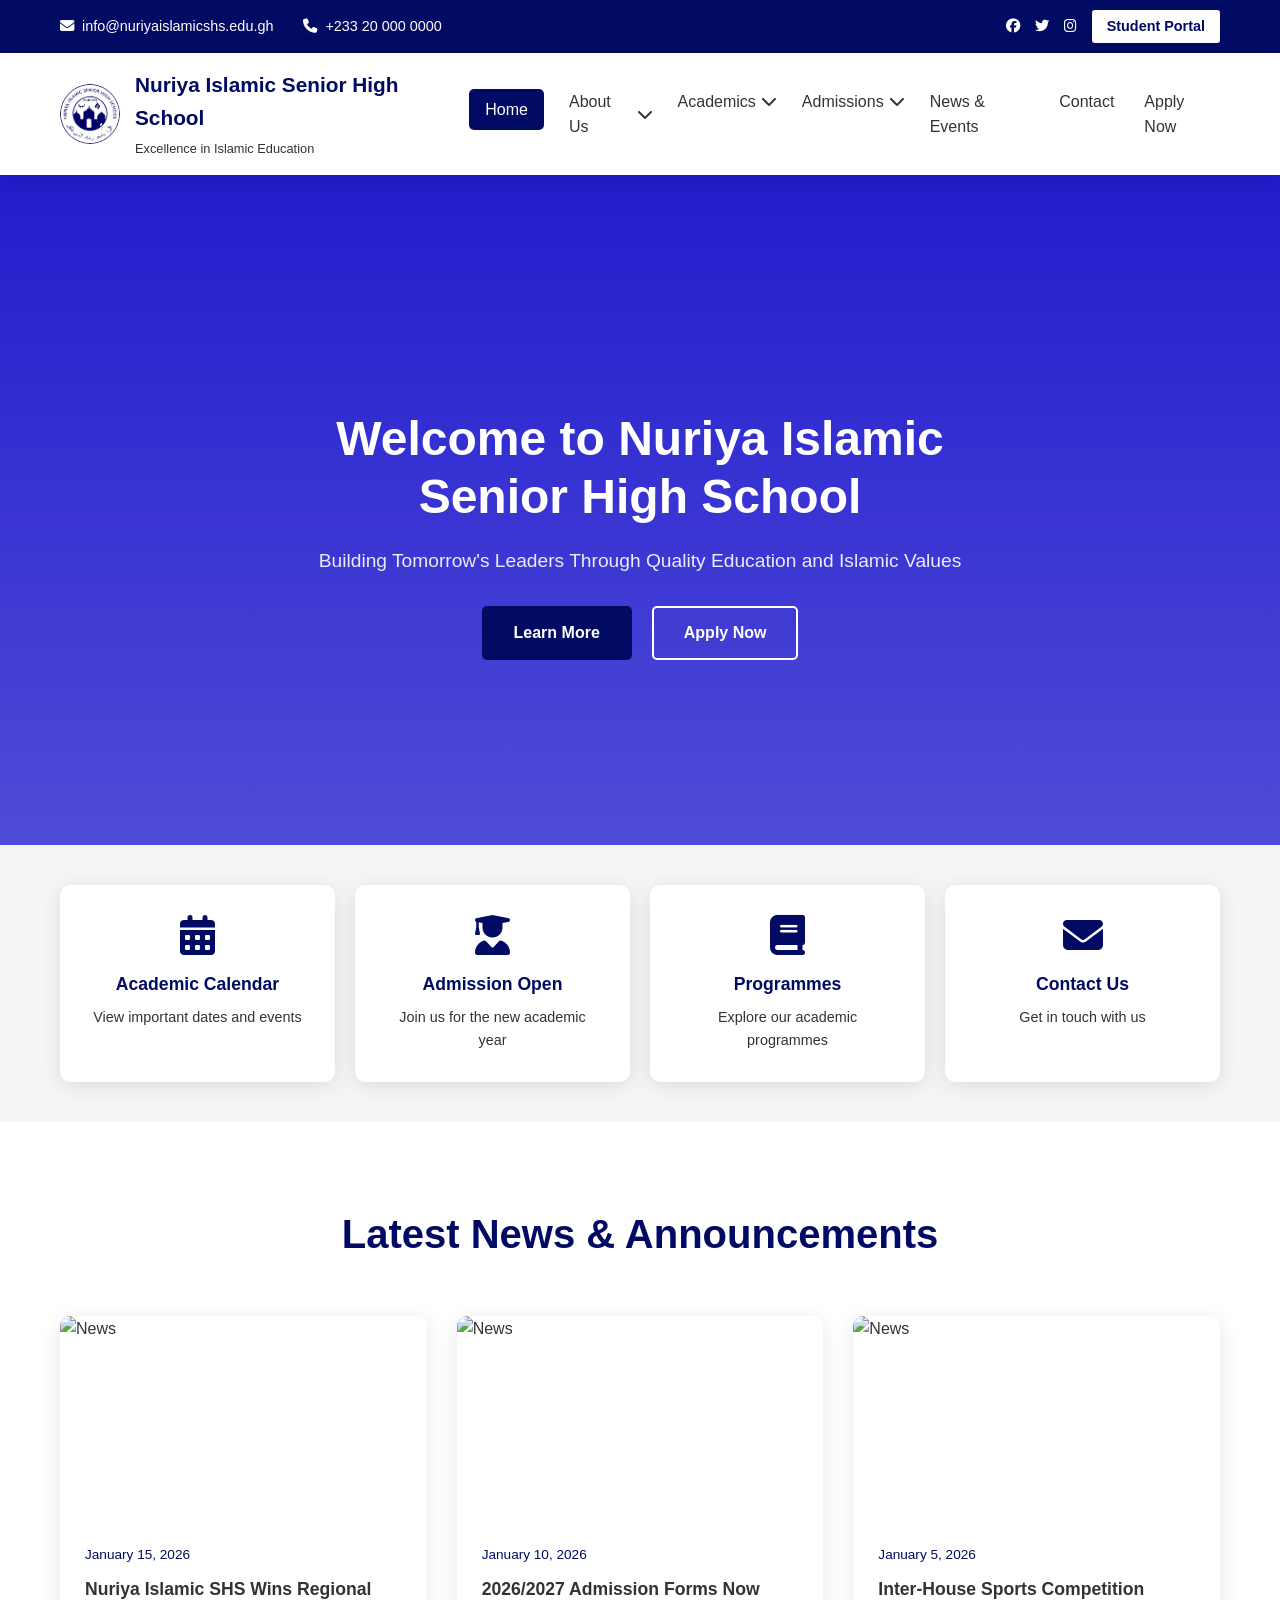
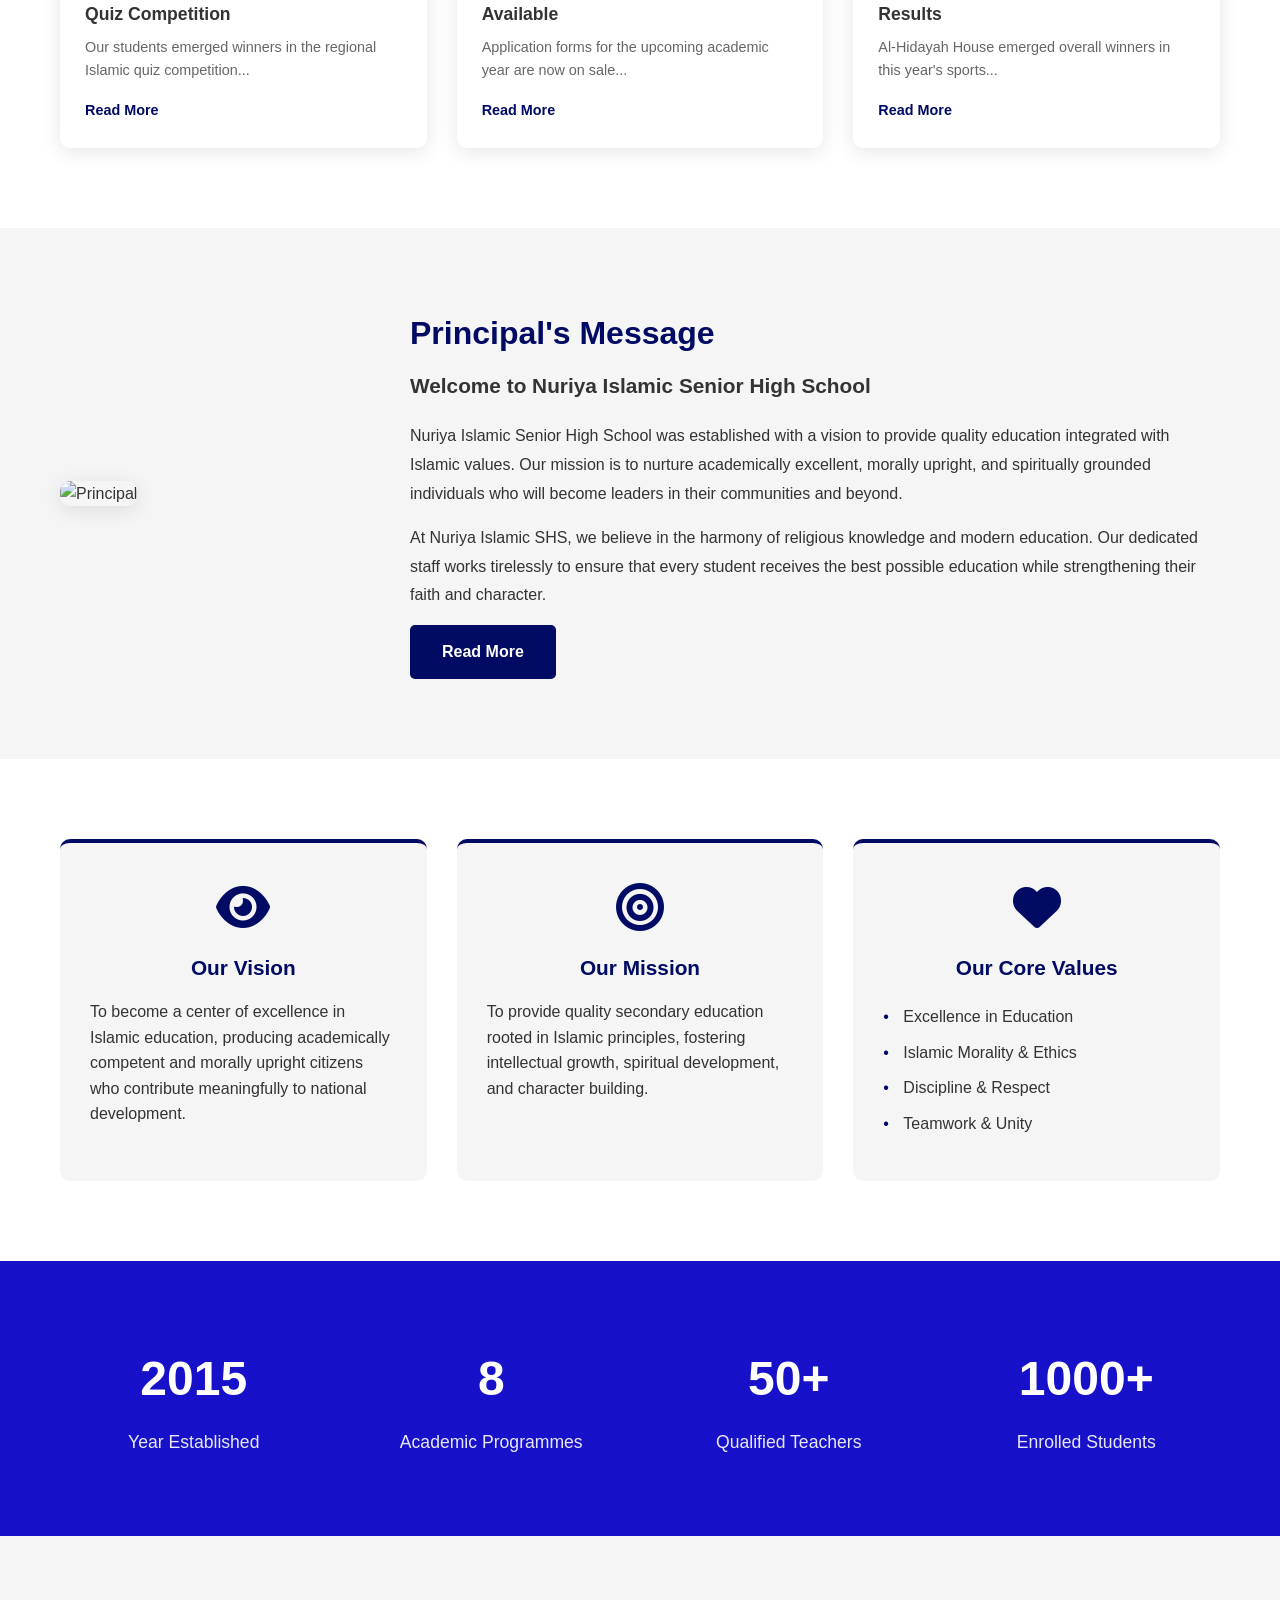
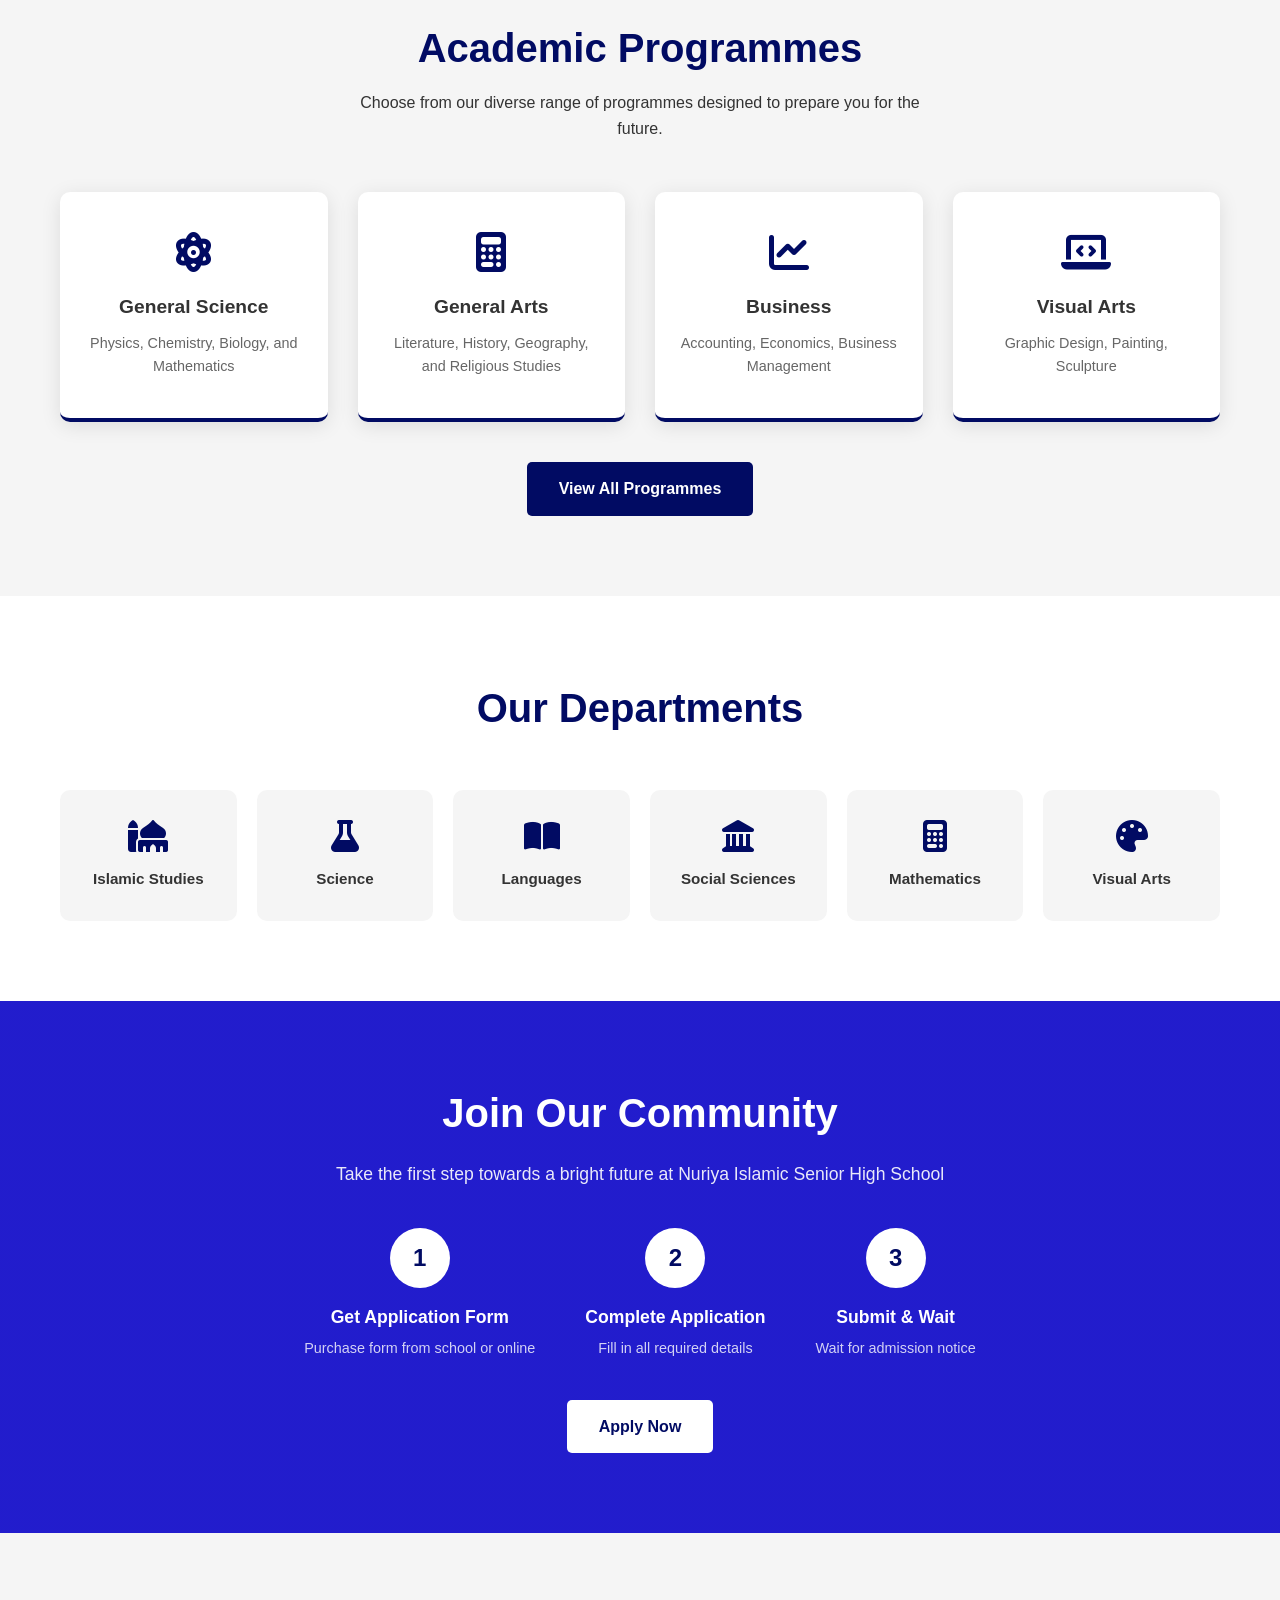
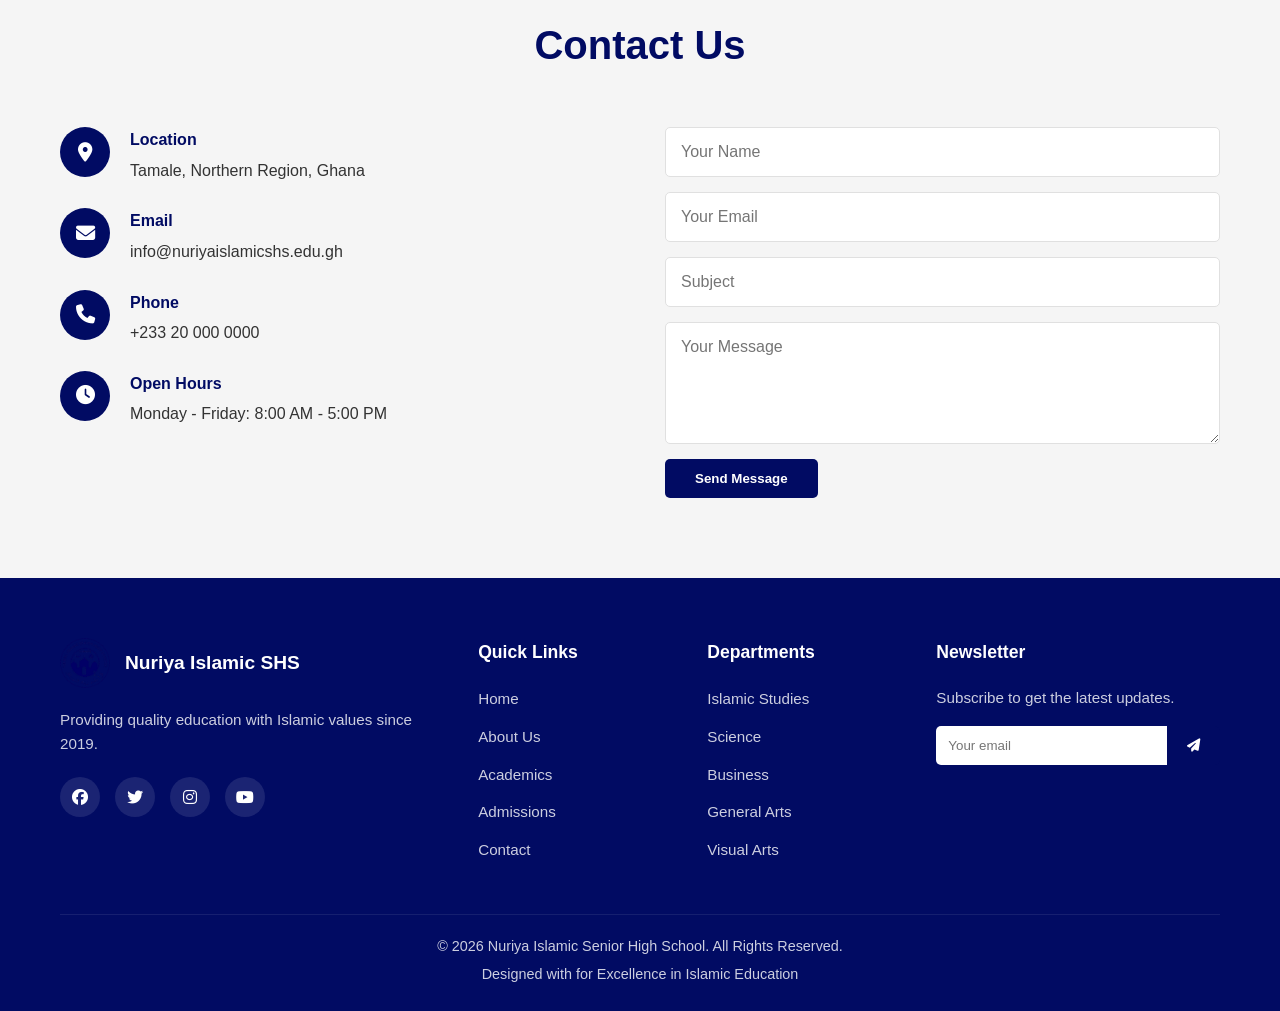
==== index.html @ 2428f4c8 "Initial commit" ====
<!DOCTYPE html>
<html lang="en">
<head>
    <meta charset="UTF-8">
    <meta name="viewport" content="width=device-width, initial-scale=1.0">
    <title>Nuriya Islamic Senior High School - Excellence in Islamic Education</title>
    <link rel="stylesheet" href="styles.css">
    <link rel="stylesheet" href="https://cdnjs.cloudflare.com/ajax/libs/font-awesome/6.4.0/css/all.min.css">
</head>
<body>
    <!-- Top Bar -->
    <div class="top-bar">
        <div class="container">
            <div class="top-bar-links">
                <a href="#"><i class="fas fa-envelope"></i> info@nuriyaislamicshs.edu.gh</a>
                <a href="#"><i class="fas fa-phone"></i> +233 20 000 0000</a>
            </div>
            <div class="top-bar-social">
                <a href="#"><i class="fab fa-facebook"></i></a>
                <a href="#"><i class="fab fa-twitter"></i></a>
                <a href="#"><i class="fab fa-instagram"></i></a>
                <a href="#" class="portal-btn">Student Portal</a>
            </div>
        </div>
    </div>

    <!-- Header -->
    <header class="header">
        <div class="container">
            <div class="logo">
                <img src="img/nuriyashslogo.png" alt="Nuriya Islamic SHS Logo" style="height:60px;width:60px;">
                <div class="logo-text">
                    <h1>Nuriya Islamic Senior High School</h1>
                    <span>Excellence in Islamic Education</span>
                </div>
            </div>
            <nav class="nav-menu">
                <ul>
                    <li><a href="#home" class="active">Home</a></li>
                    <li class="dropdown">
                        <a href="#">About Us <i class="fas fa-chevron-down"></i></a>
                        <ul class="dropdown-content">
                            <li><a href="history.html">History</a></li>
                            <li><a href="vision.html">Vision & Mission</a></li>
                            <li><a href="#principal">Principal's Message</a></li>
                            <li><a href="administration.html">Administration</a></li>
                        </ul>
                    </li>
                    <li class="dropdown">
                        <a href="#">Academics <i class="fas fa-chevron-down"></i></a>
                        <ul class="dropdown-content">
                            <li><a href="departments.html">Departments</a></li>
                            <li><a href="programmes.html">Programmes</a></li>
                            <li><a href="calendar.html">Academic Calendar</a></li>
                            <li><a href="library.html">Library</a></li>
                        </ul>
                    </li>
                    <li class="dropdown">
                        <a href="#">Admissions <i class="fas fa-chevron-down"></i></a>
                        <ul class="dropdown-content">
                            <li><a href="requirements.html">Entry Requirements</a></li>
                            <li><a href="how-to-apply.html">How to Apply</a></li>
                            <li><a href="fees.html">Fees Schedule</a></li>
                        </ul>
                    </li>
                    <li><a href="#news">News & Events</a></li>
                    <li><a href="#contact">Contact</a></li>
                </ul>
                <a href="#apply" class="apply-btn">Apply Now</a>
            </nav>
            <div class="mobile-menu">
                <i class="fas fa-bars"></i>
            </div>
        </div>
    </header>

    <!-- Hero Section -->
    <section class="hero" id="home">
        <div class="hero-content">
            <h1>Welcome to Nuriya Islamic Senior High School</h1>
            <p>Building Tomorrow's Leaders Through Quality Education and Islamic Values</p>
            <div class="hero-buttons">
                <a href="#about" class="btn btn-primary">Learn More</a>
                <a href="#apply" class="btn btn-outline">Apply Now</a>
            </div>
        </div>
    </section>

    <!-- Quick Links -->
    <section class="quick-links">
        <div class="container">
            <div class="quick-links-grid">
                <div class="quick-link">
                    <i class="fas fa-calendar-alt"></i>
                    <h3>Academic Calendar</h3>
                    <p>View important dates and events</p>
                </div>
                <div class="quick-link">
                    <i class="fas fa-user-graduate"></i>
                    <h3>Admission Open</h3>
                    <p>Join us for the new academic year</p>
                </div>
                <div class="quick-link">
                    <i class="fas fa-book"></i>
                    <h3>Programmes</h3>
                    <p>Explore our academic programmes</p>
                </div>
                <div class="quick-link">
                    <i class="fas fa-envelope"></i>
                    <h3>Contact Us</h3>
                    <p>Get in touch with us</p>
                </div>
            </div>
        </div>
    </section>

    <!-- News & Announcements -->
    <section class="news-section">
        <div class="container">
            <div class="section-header">
                <h2>Latest News & Announcements</h2>
            </div>
            <div class="news-grid">
                <article class="news-card">
                    <div class="news-image">
                        <img src="https://via.placeholder.com/400x250/0a04c7/ffffff?text=News+1" alt="News">
                    </div>
                    <div class="news-content">
                        <span class="news-date">January 15, 2026</span>
                        <h3>Nuriya Islamic SHS Wins Regional Quiz Competition</h3>
                        <p>Our students emerged winners in the regional Islamic quiz competition...</p>
                        <a href="#" class="read-more">Read More</a>
                    </div>
                </article>
                <article class="news-card">
                    <div class="news-image">
                        <img src="https://via.placeholder.com/400x250/0a04c7/ffffff?text=News+2" alt="News">
                    </div>
                    <div class="news-content">
                        <span class="news-date">January 10, 2026</span>
                        <h3>2026/2027 Admission Forms Now Available</h3>
                        <p>Application forms for the upcoming academic year are now on sale...</p>
                        <a href="#" class="read-more">Read More</a>
                    </div>
                </article>
                <article class="news-card">
                    <div class="news-image">
                        <img src="https://via.placeholder.com/400x250/0a04c7/ffffff?text=News+3" alt="News">
                    </div>
                    <div class="news-content">
                        <span class="news-date">January 5, 2026</span>
                        <h3>Inter-House Sports Competition Results</h3>
                        <p>Al-Hidayah House emerged overall winners in this year's sports...</p>
                        <a href="#" class="read-more">Read More</a>
                    </div>
                </article>
            </div>
        </div>
    </section>

    <!-- Principal's Message -->
    <section class="principal-section" id="principal">
        <div class="container">
            <div class="principal-content">
                <div class="principal-image">
                    <img src="https://via.placeholder.com/300x350/0a04c7/ffffff?text=Principal" alt="Principal">
                </div>
                <div class="principal-text">
                    <h2>Principal's Message</h2>
                    <h3>Welcome to Nuriya Islamic Senior High School</h3>
                    <p>Nuriya Islamic Senior High School was established with a vision to provide quality education integrated with Islamic values. Our mission is to nurture academically excellent, morally upright, and spiritually grounded individuals who will become leaders in their communities and beyond.</p>
                    <p>At Nuriya Islamic SHS, we believe in the harmony of religious knowledge and modern education. Our dedicated staff works tirelessly to ensure that every student receives the best possible education while strengthening their faith and character.</p>
                    <a href="principal.html" class="btn btn-primary">Read More</a>
                </div>
            </div>
        </div>
    </section>

    <!-- Vision & Mission -->
    <section class="vision-mission" id="vision">
        <div class="container">
            <div class="vm-grid">
                <div class="vm-card">
                    <i class="fas fa-eye"></i>
                    <h3>Our Vision</h3>
                    <p>To become a center of excellence in Islamic education, producing academically competent and morally upright citizens who contribute meaningfully to national development.</p>
                </div>
                <div class="vm-card">
                    <i class="fas fa-bullseye"></i>
                    <h3>Our Mission</h3>
                    <p>To provide quality secondary education rooted in Islamic principles, fostering intellectual growth, spiritual development, and character building.</p>
                </div>
                <div class="vm-card">
                    <i class="fas fa-heart"></i>
                    <h3>Our Core Values</h3>
                    <ul>
                        <li>Excellence in Education</li>
                        <li>Islamic Morality & Ethics</li>
                        <li>Discipline & Respect</li>
                        <li>Teamwork & Unity</li>
                    </ul>
                </div>
            </div>
        </div>
    </section>

    <!-- Statistics -->
    <section class="statistics">
        <div class="container">
            <div class="stats-grid">
                <div class="stat-item">
                    <h2>2015</h2>
                    <p>Year Established</p>
                </div>
                <div class="stat-item">
                    <h2>8</h2>
                    <p>Academic Programmes</p>
                </div>
                <div class="stat-item">
                    <h2>50+</h2>
                    <p>Qualified Teachers</p>
                </div>
                <div class="stat-item">
                    <h2>1000+</h2>
                    <p>Enrolled Students</p>
                </div>
            </div>
        </div>
    </section>

    <!-- Academic Programmes -->
    <section class="programmes" id="programmes">
        <div class="container">
            <div class="section-header">
                <h2>Academic Programmes</h2>
                <p>Choose from our diverse range of programmes designed to prepare you for the future.</p>
            </div>
            <div class="programmes-grid">
                <div class="programme-card">
                    <i class="fas fa-atom"></i>
                    <h3>General Science</h3>
                    <p>Physics, Chemistry, Biology, and Mathematics</p>
                </div>
                <div class="programme-card">
                    <i class="fas fa-calculator"></i>
                    <h3>General Arts</h3>
                    <p>Literature, History, Geography, and Religious Studies</p>
                </div>
                <div class="programme-card">
                    <i class="fas fa-chart-line"></i>
                    <h3>Business</h3>
                    <p>Accounting, Economics, Business Management</p>
                </div>
                <div class="programme-card">
                    <i class="fas fa-laptop-code"></i>
                    <h3>Visual Arts</h3>
                    <p>Graphic Design, Painting, Sculpture</p>
                </div>
            </div>
            <div class="programmes-cta">
                <a href="#" class="btn btn-primary">View All Programmes</a>
            </div>
        </div>
    </section>

    <!-- Departments -->
    <section class="departments" id="departments">
        <div class="container">
            <div class="section-header">
                <h2>Our Departments</h2>
            </div>
            <div class="departments-grid">
                <div class="department-item">
                    <i class="fas fa-mosque"></i>
                    <h3>Islamic Studies</h3>
                </div>
                <div class="department-item">
                    <i class="fas fa-flask"></i>
                    <h3>Science</h3>
                </div>
                <div class="department-item">
                    <i class="fas fa-book-open"></i>
                    <h3>Languages</h3>
                </div>
                <div class="department-item">
                    <i class="fas fa-landmark"></i>
                    <h3>Social Sciences</h3>
                </div>
                <div class="department-item">
                    <i class="fas fa-calculator"></i>
                    <h3>Mathematics</h3>
                </div>
                <div class="department-item">
                    <i class="fas fa-palette"></i>
                    <h3>Visual Arts</h3>
                </div>
            </div>
        </div>
    </section>

    <!-- Admissions -->
    <section class="admissions" id="apply">
        <div class="container">
            <div class="admissions-content">
                <h2>Join Our Community</h2>
                <p>Take the first step towards a bright future at Nuriya Islamic Senior High School</p>
                <div class="admissions-steps">
                    <div class="step">
                        <div class="step-number">1</div>
                        <h4>Get Application Form</h4>
                        <p>Purchase form from school or online</p>
                    </div>
                    <div class="step">
                        <div class="step-number">2</div>
                        <h4>Complete Application</h4>
                        <p>Fill in all required details</p>
                    </div>
                    <div class="step">
                        <div class="step-number">3</div>
                        <h4>Submit & Wait</h4>
                        <p>Wait for admission notice</p>
                    </div>
                </div>
                <a href="#" class="btn btn-white">Apply Now</a>
            </div>
        </div>
    </section>

    <!-- Contact Section -->
    <section class="contact-section" id="contact">
        <div class="container">
            <div class="section-header">
                <h2>Contact Us</h2>
            </div>
            <div class="contact-grid">
                <div class="contact-info">
                    <div class="contact-item">
                        <i class="fas fa-map-marker-alt"></i>
                        <div>
                            <h4>Location</h4>
                            <p>Tamale, Northern Region, Ghana</p>
                        </div>
                    </div>
                    <div class="contact-item">
                        <i class="fas fa-envelope"></i>
                        <div>
                            <h4>Email</h4>
                            <p>info@nuriyaislamicshs.edu.gh</p>
                        </div>
                    </div>
                    <div class="contact-item">
                        <i class="fas fa-phone"></i>
                        <div>
                            <h4>Phone</h4>
                            <p>+233 20 000 0000</p>
                        </div>
                    </div>
                    <div class="contact-item">
                        <i class="fas fa-clock"></i>
                        <div>
                            <h4>Open Hours</h4>
                            <p>Monday - Friday: 8:00 AM - 5:00 PM</p>
                        </div>
                    </div>
                </div>
                <div class="contact-form">
                    <form>
                        <input type="text" placeholder="Your Name" required>
                        <input type="email" placeholder="Your Email" required>
                        <input type="text" placeholder="Subject">
                        <textarea placeholder="Your Message" rows="5" required></textarea>
                        <button type="submit" class="btn btn-primary">Send Message</button>
                    </form>
                </div>
            </div>
        </div>
    </section>

    <!-- Footer -->
    <footer class="footer">
        <div class="container">
            <div class="footer-grid">
                <div class="footer-about">
                    <div class="footer-logo">
                        <img src="img/nuriyashslogo.png" alt="Nuriya Islamic SHS Logo">
                        <h3>Nuriya Islamic SHS</h3>
                    </div>
                    <p>Providing quality education with Islamic values since 2019.</p>
                    <div class="footer-social">
                        <a href="#"><i class="fab fa-facebook"></i></a>
                        <a href="#"><i class="fab fa-twitter"></i></a>
                        <a href="#"><i class="fab fa-instagram"></i></a>
                        <a href="#"><i class="fab fa-youtube"></i></a>
                    </div>
                </div>
                <div class="footer-links">
                    <h4>Quick Links</h4>
                    <ul>
                        <li><a href="#home">Home</a></li>
                        <li><a href="#about">About Us</a></li>
                        <li><a href="#academics">Academics</a></li>
                        <li><a href="#admissions">Admissions</a></li>
                        <li><a href="#contact">Contact</a></li>
                    </ul>
                </div>
                <div class="footer-links">
                    <h4>Departments</h4>
                    <ul>
                        <li><a href="#">Islamic Studies</a></li>
                        <li><a href="#">Science</a></li>
                        <li><a href="#">Business</a></li>
                        <li><a href="#">General Arts</a></li>
                        <li><a href="#">Visual Arts</a></li>
                    </ul>
                </div>
                <div class="footer-newsletter">
                    <h4>Newsletter</h4>
                    <p>Subscribe to get the latest updates.</p>
                    <form class="newsletter-form">
                        <input type="email" placeholder="Your email">
                        <button type="submit"><i class="fas fa-paper-plane"></i></button>
                    </form>
                </div>
            </div>
            <div class="footer-bottom">
                <p>&copy; 2026 Nuriya Islamic Senior High School. All Rights Reserved.</p>
                <p>Designed with for Excellence in Islamic Education</p>
            </div>
        </div>
    </footer>

    <script src="script.js"></script>
</body>
</html>
---- styles.css ----
/* CSS Variables */
:root {
    --primary: #010b63;
    --primary-dark: #070391;
    --primary-light: #2a2ad1;
    --white: #ffffff;
    --black: #000000;
    --gray: #f5f5f5;
    --dark-gray: #333333;
    --light-gray: #e0e0e0;
    --shadow: 0 4px 20px rgba(0, 0, 0, 0.1);
    --transition: all 0.3s ease;
}

/* Reset */
* {
    margin: 0;
    padding: 0;
    box-sizing: border-box;
}

html {
    scroll-behavior: smooth;
}

body {
    font-family: 'Segoe UI', Tahoma, Geneva, Verdana, sans-serif;
    line-height: 1.6;
    color: var(--dark-gray);
    background-color: var(--white);
}

a {
    text-decoration: none;
    color: inherit;
}

ul {
    list-style: none;
}

img {
    max-width: 100%;
    height: auto;
}

.container {
    max-width: 1200px;
    margin: 0 auto;
    padding: 0 20px;
}

/* Buttons */
.btn {
    display: inline-block;
    padding: 12px 30px;
    border-radius: 5px;
    font-weight: 600;
    transition: var(--transition);
    cursor: pointer;
    border: 2px solid transparent;
}

.btn-primary {
    background-color: var(--primary);
    color: var(--white);
}

.btn-primary:hover {
    background-color: var(--primary-dark);
    transform: translateY(-2px);
}

.btn-outline {
    background-color: transparent;
    border-color: var(--white);
    color: var(--white);
}

.btn-outline:hover {
    background-color: var(--white);
    color: var(--primary);
}

.btn-white {
    background-color: var(--white);
    color: var(--primary);
}

.btn-white:hover {
    background-color: var(--gray);
    transform: translateY(-2px);
}

/* Section Header */
.section-header {
    text-align: center;
    margin-bottom: 50px;
}

.section-header h2 {
    font-size: 2.5rem;
    color: var(--primary);
    margin-bottom: 10px;
}

.section-header p {
    color: var(--dark-gray);
    max-width: 600px;
    margin: 0 auto;
}

/* Top Bar */
.top-bar {
    background-color: var(--primary);
    color: var(--white);
    padding: 10px 0;
    font-size: 0.9rem;
}

.top-bar .container {
    display: flex;
    justify-content: space-between;
    align-items: center;
}

.top-bar-links {
    display: flex;
    gap: 30px;
}

.top-bar-links a {
    display: flex;
    align-items: center;
    gap: 8px;
    transition: var(--transition);
}

.top-bar-links a:hover {
    opacity: 0.8;
}

.top-bar-social {
    display: flex;
    align-items: center;
    gap: 15px;
}

.top-bar-social a {
    transition: var(--transition);
}

.top-bar-social a:hover {
    transform: scale(1.1);
}

.portal-btn {
    background-color: var(--white);
    color: var(--primary);
    padding: 5px 15px;
    border-radius: 3px;
    font-weight: 600;
}

/* Header */
.header {
    background-color: var(--white);
    box-shadow: var(--shadow);
    position: sticky;
    top: 0;
    z-index: 1000;
}

.header .container {
    display: flex;
    justify-content: space-between;
    align-items: center;
    padding: 15px 20px;
}

.logo {
    display: flex;
    align-items: center;
    gap: 15px;
}

.logo img {
    width: 60px;
    height: 60px;
    border-radius: 50%;
    object-fit: cover;
}

.logo-text h1 {
    font-size: 1.3rem;
    color: var(--primary);
    font-weight: 700;
}

.logo-text span {
    font-size: 0.8rem;
    color: var(--dark-gray);
}

.nav-menu {
    display: flex;
    align-items: center;
    gap: 30px;
}

.nav-menu > ul {
    display: flex;
    gap: 25px;
}

.nav-menu > ul > li {
    position: relative;
}

.nav-menu > ul > li > a {
    font-weight: 500;
    color: var(--dark-gray);
    transition: var(--transition);
    display: flex;
    align-items: center;
    gap: 5px;
}

.nav-menu > ul > li > a:hover,
.nav-menu > ul > li > a.active {
    color: var(--white);
    background-color: var(--primary);
    border-radius: 5px;
    padding: 8px 16px;
}

.nav-menu > ul > li > a:hover {
    color: var(--white);
    background-color: var(--primary);
    border-radius: 5px;
    padding: 8px 16px;
}

.dropdown {
    position: relative;
}

.dropdown-content {
    position: absolute;
    top: 100%;
    left: 0;
    background-color: var(--white);
    min-width: 200px;
    box-shadow: var(--shadow);
    border-radius: 5px;
    opacity: 0;
    visibility: hidden;
    transform: translateY(10px);
    transition: var(--transition);
}

.dropdown:hover .dropdown-content {
    opacity: 1;
    visibility: visible;
    transform: translateY(0);
}

.dropdown-content li {
    border-bottom: 1px solid var(--light-gray);
}

.dropdown-content li:last-child {
    border-bottom: none;
}

.dropdown-content a {
    display: block;
    padding: 12px 20px;
    color: var(--dark-gray);
    transition: var(--transition);
}

.dropdown-content a:hover {
    background-color: var(--primary);
    color: var(--white);
}

.dropdown-content a.active {
    background-color: var(--primary);
    color: var(--white);
    font-weight: bold;
}
}

.apply-btn {
    background-color: var(--primary);
    color: var(--white);
    padding: 10px 25px;
    border-radius: 5px;
    font-weight: 600;
    transition: var(--transition);
}

.apply-btn:hover {
    background-color: var(--primary-dark);
}

.mobile-menu {
    display: none;
    font-size: 1.5rem;
    color: var(--primary);
    cursor: pointer;
}

/* Hero Section */
.hero {
    background: linear-gradient(rgba(10, 4, 199, 0.9), rgba(10, 4, 199, 0.7)), 
                url('https://via.placeholder.com/1920x1080/0a04c7/ffffff?text=School+Building') center/cover;
    height: 80vh;
    display: flex;
    align-items: center;
    justify-content: center;
    text-align: center;
    color: var(--white);
}

.hero-content {
    max-width: 800px;
    padding: 20px;
}

.hero-content h1 {
    font-size: 3rem;
    margin-bottom: 20px;
    line-height: 1.2;
}

.hero-content p {
    font-size: 1.2rem;
    margin-bottom: 30px;
    opacity: 0.9;
}

.hero-buttons {
    display: flex;
    gap: 20px;
    justify-content: center;
}

/* Quick Links */
.quick-links {
    background-color: var(--gray);
    padding: 40px 0;
    margin-top: -50px;
    position: relative;
    z-index: 10;
}

.quick-links-grid {
    display: grid;
    grid-template-columns: repeat(4, 1fr);
    gap: 20px;
}

.quick-link {
    background-color: var(--white);
    padding: 30px;
    border-radius: 10px;
    text-align: center;
    box-shadow: var(--shadow);
    transition: var(--transition);
    cursor: pointer;
}

.quick-link:hover {
    transform: translateY(-5px);
    background-color: var(--primary);
    color: var(--white);
}

.quick-link:hover h3,
.quick-link:hover p {
    color: var(--white);
}

.quick-link i {
    font-size: 2.5rem;
    color: var(--primary);
    margin-bottom: 15px;
}

.quick-link:hover i {
    color: var(--white);
}

.quick-link h3 {
    font-size: 1.1rem;
    margin-bottom: 8px;
    color: var(--primary);
}

.quick-link p {
    font-size: 0.9rem;
    color: var(--dark-gray);
}

/* News Section */
.news-section {
    padding: 80px 0;
}

.news-grid {
    display: grid;
    grid-template-columns: repeat(3, 1fr);
    gap: 30px;
}

.news-card {
    background-color: var(--white);
    border-radius: 10px;
    overflow: hidden;
    box-shadow: var(--shadow);
    transition: var(--transition);
}

.news-card:hover {
    transform: translateY(-5px);
}

.news-image {
    height: 200px;
    overflow: hidden;
}

.news-image img {
    width: 100%;
    height: 100%;
    object-fit: cover;
    transition: var(--transition);
}

.news-card:hover .news-image img {
    transform: scale(1.1);
}

.news-content {
    padding: 25px;
}

.news-date {
    font-size: 0.85rem;
    color: var(--primary);
    font-weight: 500;
}

.news-content h3 {
    font-size: 1.1rem;
    margin: 10px 0;
    color: var(--dark-gray);
    line-height: 1.4;
}

.news-content p {
    font-size: 0.9rem;
    color: #666;
    margin-bottom: 15px;
}

.read-more {
    color: var(--primary);
    font-weight: 600;
    font-size: 0.9rem;
}

.read-more:hover {
    text-decoration: underline;
}

/* Principal Section */
.principal-section {
    padding: 80px 0;
    background-color: var(--gray);
}

.principal-content {
    display: grid;
    grid-template-columns: 300px 1fr;
    gap: 50px;
    align-items: center;
}

.principal-image img {
    width: 100%;
    border-radius: 10px;
    box-shadow: var(--shadow);
}

.principal-text h2 {
    color: var(--primary);
    font-size: 2rem;
    margin-bottom: 10px;
}

.principal-text h3 {
    color: var(--dark-gray);
    font-size: 1.3rem;
    margin-bottom: 20px;
}

.principal-text p {
    margin-bottom: 15px;
    line-height: 1.8;
}

/* Vision & Mission */
.vision-mission {
    padding: 80px 0;
    background-color: var(--white);
}

.vm-grid {
    display: grid;
    grid-template-columns: repeat(3, 1fr);
    gap: 30px;
}

.vm-card {
    background-color: var(--gray);
    padding: 40px 30px;
    border-radius: 10px;
    text-align: center;
    transition: var(--transition);
    border-top: 4px solid var(--primary);
}

.vm-card:hover {
    transform: translateY(-5px);
    box-shadow: var(--shadow);
}

.vm-card i {
    font-size: 3rem;
    color: var(--primary);
    margin-bottom: 20px;
}

.vm-card h3 {
    font-size: 1.3rem;
    color: var(--primary);
    margin-bottom: 15px;
}

.vm-card p,
.vm-card ul {
    color: var(--dark-gray);
    text-align: left;
}

.vm-card ul li {
    padding: 5px 0;
    padding-left: 20px;
    position: relative;
}

.vm-card ul li::before {
    content: "•";
    color: var(--primary);
    position: absolute;
    left: 0;
}

/* Statistics */
.statistics {
    background: linear-gradient(rgba(10, 4, 199, 0.95), rgba(10, 4, 199, 0.95)), 
                url('https://via.placeholder.com/1920x500/0a04c7/ffffff?text=Statistics') center/cover;
    padding: 80px 0;
}

.stats-grid {
    display: grid;
    grid-template-columns: repeat(4, 1fr);
    gap: 30px;
    text-align: center;
    color: var(--white);
}

.stat-item h2 {
    font-size: 3rem;
    margin-bottom: 10px;
}

.stat-item p {
    font-size: 1.1rem;
    opacity: 0.9;
}

/* Programmes */
.programmes {
    padding: 80px 0;
    background-color: var(--gray);
}

.programmes-grid {
    display: grid;
    grid-template-columns: repeat(4, 1fr);
    gap: 30px;
    margin-bottom: 40px;
}

.programme-card {
    background-color: var(--white);
    padding: 40px 25px;
    border-radius: 10px;
    text-align: center;
    box-shadow: var(--shadow);
    transition: var(--transition);
    border-bottom: 4px solid var(--primary);
}

.programme-card:hover {
    transform: translateY(-5px);
    border-bottom-color: var(--primary-dark);
}

.programme-card i {
    font-size: 2.5rem;
    color: var(--primary);
    margin-bottom: 20px;
}

.programme-card h3 {
    font-size: 1.2rem;
    color: var(--dark-gray);
    margin-bottom: 10px;
}

.programme-card p {
    font-size: 0.9rem;
    color: #666;
}

.programmes-cta {
    text-align: center;
}

/* Departments */
.departments {
    padding: 80px 0;
    background-color: var(--white);
}

.departments-grid {
    display: grid;
    grid-template-columns: repeat(6, 1fr);
    gap: 20px;
}

.department-item {
    background-color: var(--gray);
    padding: 30px 15px;
    border-radius: 10px;
    text-align: center;
    transition: var(--transition);
    cursor: pointer;
}

.department-item:hover {
    background-color: var(--primary);
    color: var(--white);
    transform: translateY(-5px);
}

.department-item i {
    font-size: 2rem;
    color: var(--primary);
    margin-bottom: 15px;
}

.department-item:hover i {
    color: var(--white);
}

.department-item h3 {
    font-size: 0.95rem;
    color: var(--dark-gray);
}

.department-item:hover h3 {
    color: var(--white);
}

/* Admissions */
.admissions {
    background: linear-gradient(rgba(10, 4, 199, 0.9), rgba(10, 4, 199, 0.9)), 
                url('https://via.placeholder.com/1920x600/0a04c7/ffffff?text=Admissions') center/cover;
    padding: 80px 0;
    text-align: center;
    color: var(--white);
}

.admissions-content h2 {
    font-size: 2.5rem;
    margin-bottom: 15px;
}

.admissions-content > p {
    font-size: 1.1rem;
    margin-bottom: 40px;
    opacity: 0.9;
}

.admissions-steps {
    display: flex;
    justify-content: center;
    gap: 50px;
    margin-bottom: 40px;
}

.step {
    position: relative;
}

.step-number {
    width: 60px;
    height: 60px;
    background-color: var(--white);
    color: var(--primary);
    border-radius: 50%;
    display: flex;
    align-items: center;
    justify-content: center;
    font-size: 1.5rem;
    font-weight: 700;
    margin: 0 auto 15px;
}

.step h4 {
    font-size: 1.1rem;
    margin-bottom: 5px;
}

.step p {
    font-size: 0.9rem;
    opacity: 0.8;
}

/* Contact Section */
.contact-section {
    padding: 80px 0;
    background-color: var(--gray);
}

.contact-grid {
    display: grid;
    grid-template-columns: 1fr 1fr;
    gap: 50px;
}

.contact-info {
    display: flex;
    flex-direction: column;
    gap: 25px;
}

.contact-item {
    display: flex;
    align-items: flex-start;
    gap: 20px;
}

.contact-item i {
    width: 50px;
    height: 50px;
    background-color: var(--primary);
    color: var(--white);
    border-radius: 50%;
    display: flex;
    align-items: center;
    justify-content: center;
    font-size: 1.2rem;
    flex-shrink: 0;
}

.contact-item h4 {
    color: var(--primary);
    margin-bottom: 5px;
}

.contact-item p {
    color: var(--dark-gray);
}

.contact-form form {
    display: flex;
    flex-direction: column;
    gap: 15px;
}

.contact-form input,
.contact-form textarea {
    padding: 15px;
    border: 1px solid var(--light-gray);
    border-radius: 5px;
    font-family: inherit;
    font-size: 1rem;
    transition: var(--transition);
}

.contact-form input:focus,
.contact-form textarea:focus {
    outline: none;
    border-color: var(--primary);
}

.contact-form button {
    align-self: flex-start;
    border: none;
    cursor: pointer;
}

/* Footer */
.calendar-table {
    margin: 40px 0;
    overflow-x: auto;
}
.calendar-table table {
    width: 100%;
    border-collapse: collapse;
    background: var(--white);
    box-shadow: 0 2px 8px rgba(0,0,0,0.05);
    margin-bottom: 24px;
}
.calendar-table th, .calendar-table td {
    border: 1px solid var(--light-gray);
    padding: 16px 12px;
    text-align: left;
    vertical-align: top;
}
.calendar-table th {
    background: var(--primary);
    color: var(--white);
    font-size: 1.1rem;
}
.calendar-table tr:nth-child(even) {
    background: #f7f8fa;
}
.calendar-table ul {
    margin: 0;
    padding-left: 18px;
}
.calendar-notes {
    background: #f7f8fa;
    border-radius: 8px;
    padding: 18px 16px;
    box-shadow: 0 1px 4px rgba(0,0,0,0.04);
    margin-bottom: 24px;
}
.calendar-notes h3 {
    margin-top: 0;
    color: var(--primary);
    font-size: 1.05rem;
}
.calendar-notes ul {
    margin: 0;
    padding-left: 18px;
}
.footer {
    background-color: var(--primary);
    color: var(--white);
    padding: 60px 0 20px;
}

.footer-grid {
    display: grid;
    grid-template-columns: 2fr 1fr 1fr 1.5fr;
    gap: 40px;
    margin-bottom: 40px;
}

.footer-logo {
    display: flex;
    align-items: center;
    gap: 15px;
    margin-bottom: 20px;
}

.footer-logo img {
    width: 50px;
    height: 50px;
    border-radius: 50%;
}

.footer-logo h3 {
    font-size: 1.2rem;
    color: var(--white);
}

.footer-about p {
    opacity: 0.8;
    margin-bottom: 20px;
    font-size: 0.95rem;
}

.footer-social {
    display: flex;
    gap: 15px;
}

.footer-social a {
    width: 40px;
    height: 40px;
    background-color: rgba(255, 255, 255, 0.1);
    border-radius: 50%;
    display: flex;
    align-items: center;
    justify-content: center;
    transition: var(--transition);
}

.footer-social a:hover {
    background-color: var(--primary);
}

.footer-links h4,
.footer-newsletter h4 {
    color: var(--white);
    margin-bottom: 20px;
    font-size: 1.1rem;
}

.footer-links ul li {
    margin-bottom: 12px;
}

.footer-links ul li a {
    opacity: 0.8;
    transition: var(--transition);
    font-size: 0.95rem;
}

.footer-links ul li a:hover {
    opacity: 1;
    color: var(--white);
    padding-left: 5px;
}

.footer-newsletter p {
    opacity: 0.8;
    margin-bottom: 15px;
    font-size: 0.95rem;
}

.newsletter-form {
    display: flex;
}

.newsletter-form input {
    flex: 1;
    padding: 12px;
    border: none;
    border-radius: 5px 0 0 5px;
    font-family: inherit;
}

.newsletter-form button {
    padding: 12px 20px;
    background-color: var(--primary);
    color: var(--white);
    border: none;
    border-radius: 0 5px 5px 0;
    cursor: pointer;
    transition: var(--transition);
}

.newsletter-form button:hover {
    background-color: var(--primary-dark);
}

.footer-bottom {
    border-top: 1px solid rgba(255, 255, 255, 0.1);
    padding-top: 20px;
    text-align: center;
    opacity: 0.8;
    font-size: 0.9rem;
}

.footer-bottom p {
    margin-bottom: 5px;
}

.footer-bottom .fa-heart {
    color: #e74c3c;
}

/* Responsive Design */
@media (max-width: 1024px) {
    .quick-links-grid {
        grid-template-columns: repeat(2, 1fr);
    }
    
    .news-grid,
    .vm-grid,
    .programmes-grid {
        grid-template-columns: repeat(2, 1fr);
    }
    
    .stats-grid {
        grid-template-columns: repeat(2, 1fr);
    }
    
    .departments-grid {
        grid-template-columns: repeat(3, 1fr);
    }
    
    .footer-grid {
        grid-template-columns: repeat(2, 1fr);
    }
}

@media (max-width: 768px) {
    .top-bar {
        display: none;
    }
    
    .nav-menu {
        display: none;
    }
    
    .mobile-menu {
        display: block;
    }
    
    .hero-content h1 {
        font-size: 2rem;
    }
    
    .hero-buttons {
        flex-direction: column;
    }
    
    .quick-links-grid,
    .news-grid,
    .vm-grid,
    .programmes-grid,
    .stats-grid {
        grid-template-columns: 1fr;
    }
    
    .principal-content {
        grid-template-columns: 1fr;
        text-align: center;
    }
    
    .principal-image {
        max-width: 250px;
        margin: 0 auto;
    }
    
    .departments-grid {
        grid-template-columns: repeat(2, 1fr);
    }
    
    .admissions-steps {
        flex-direction: column;
        gap: 30px;
    }
    
    .contact-grid {
        grid-template-columns: 1fr;
    }
    
    .footer-grid {
        grid-template-columns: 1fr;
        text-align: center;
    }
    
    .footer-logo {
        justify-content: center;
    }
    
    .footer-social {
        justify-content: center;
    }
}
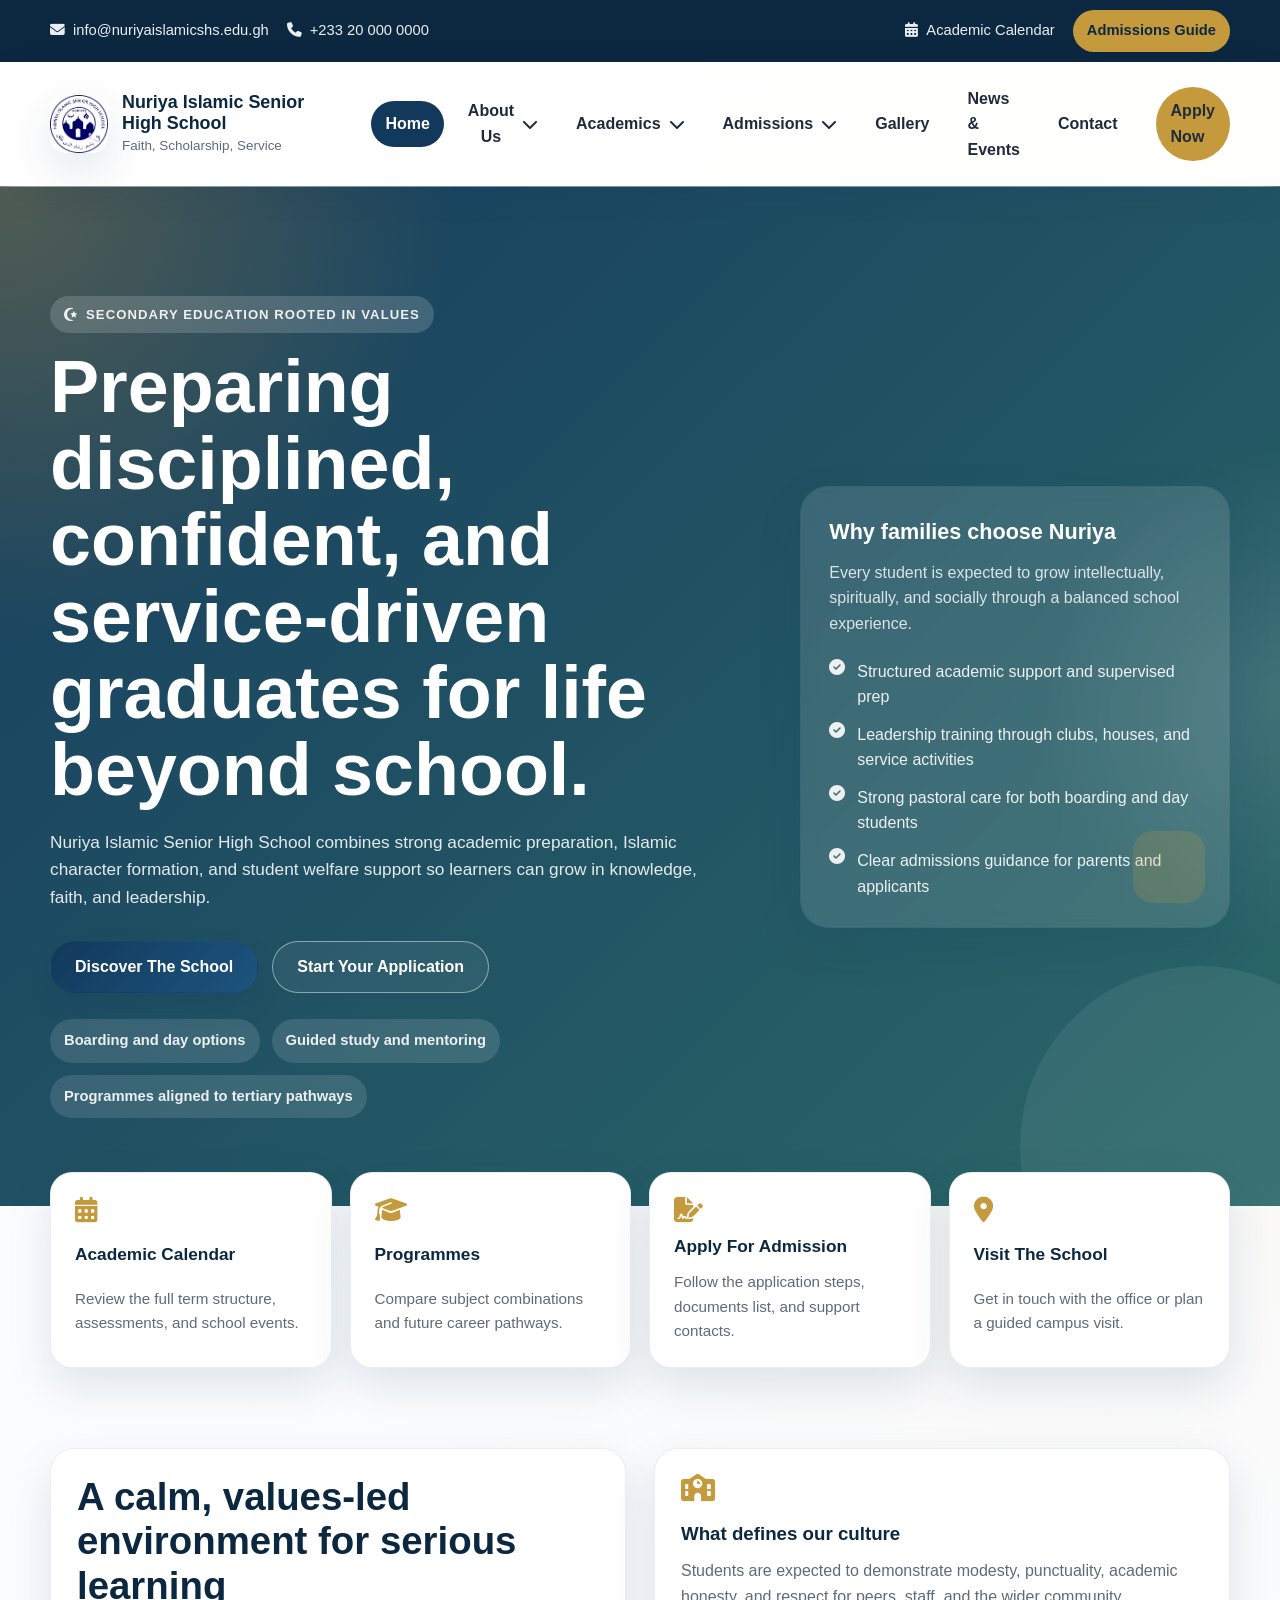
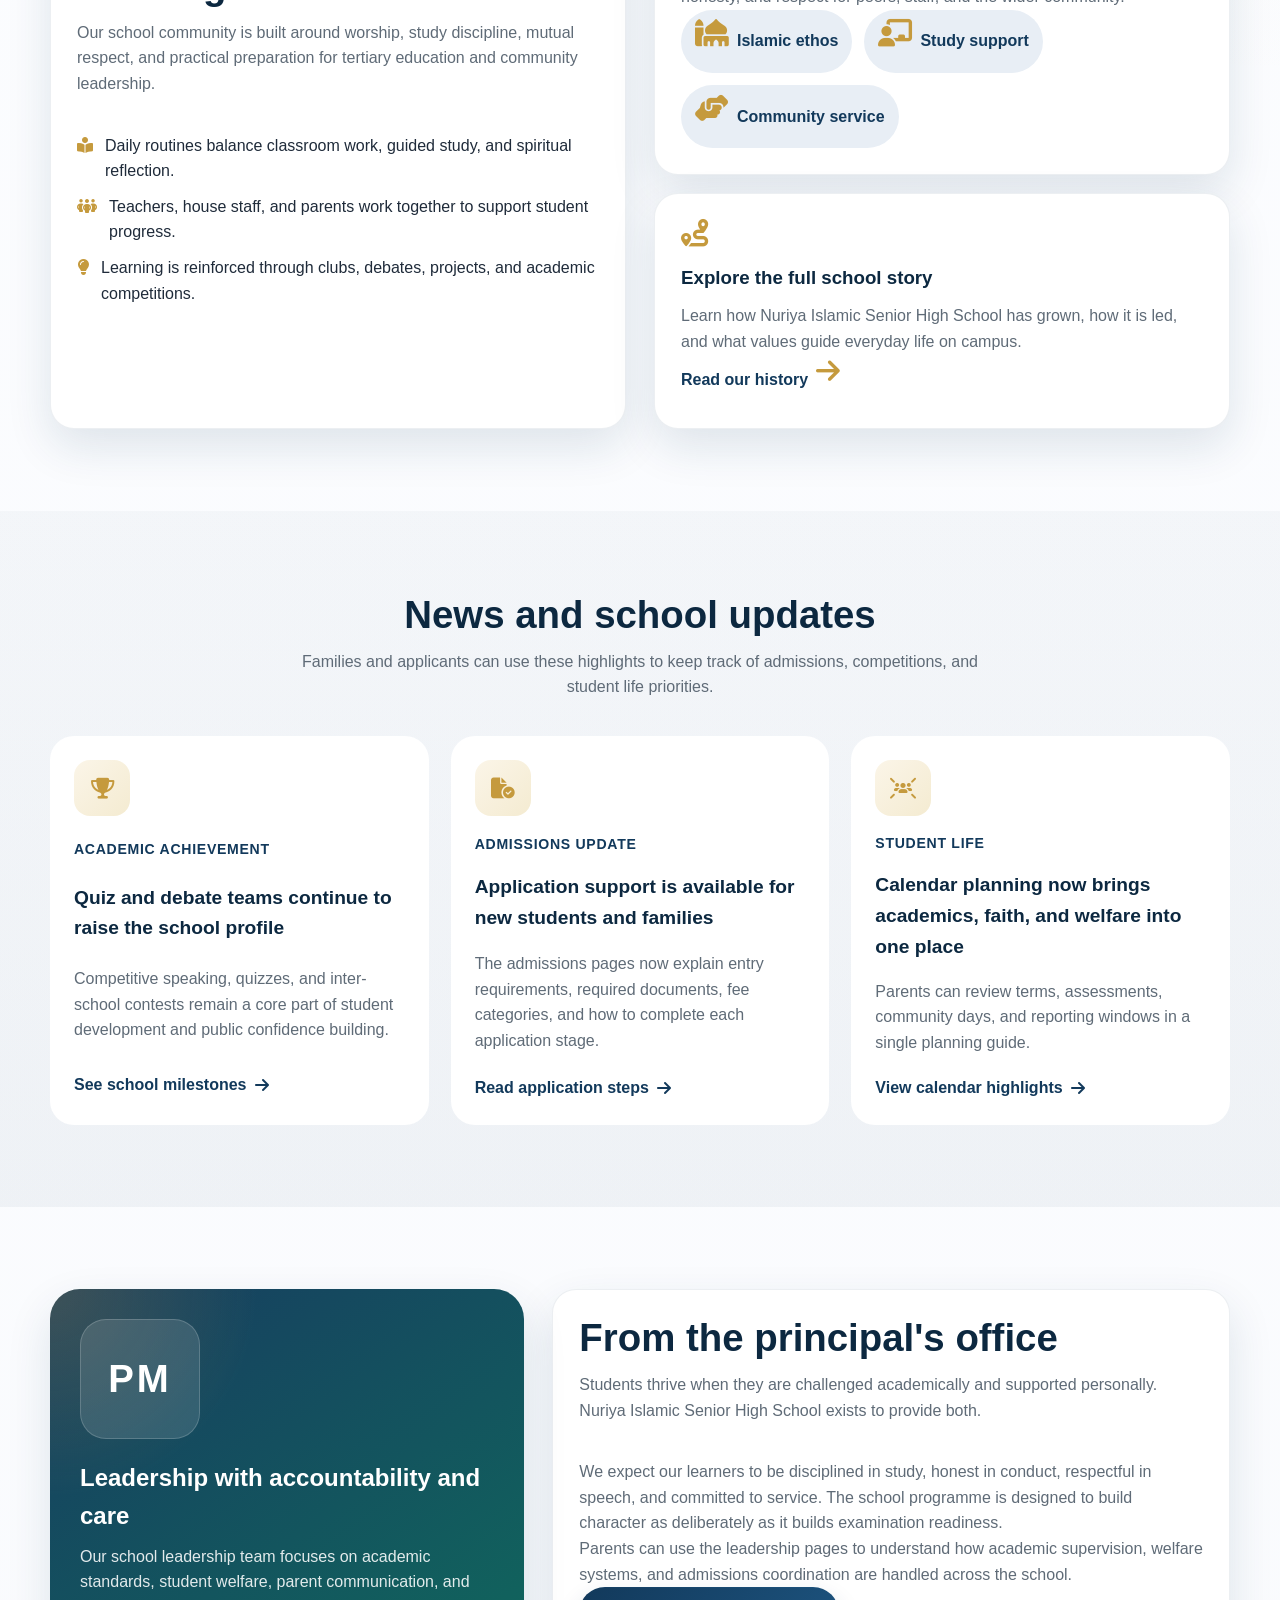
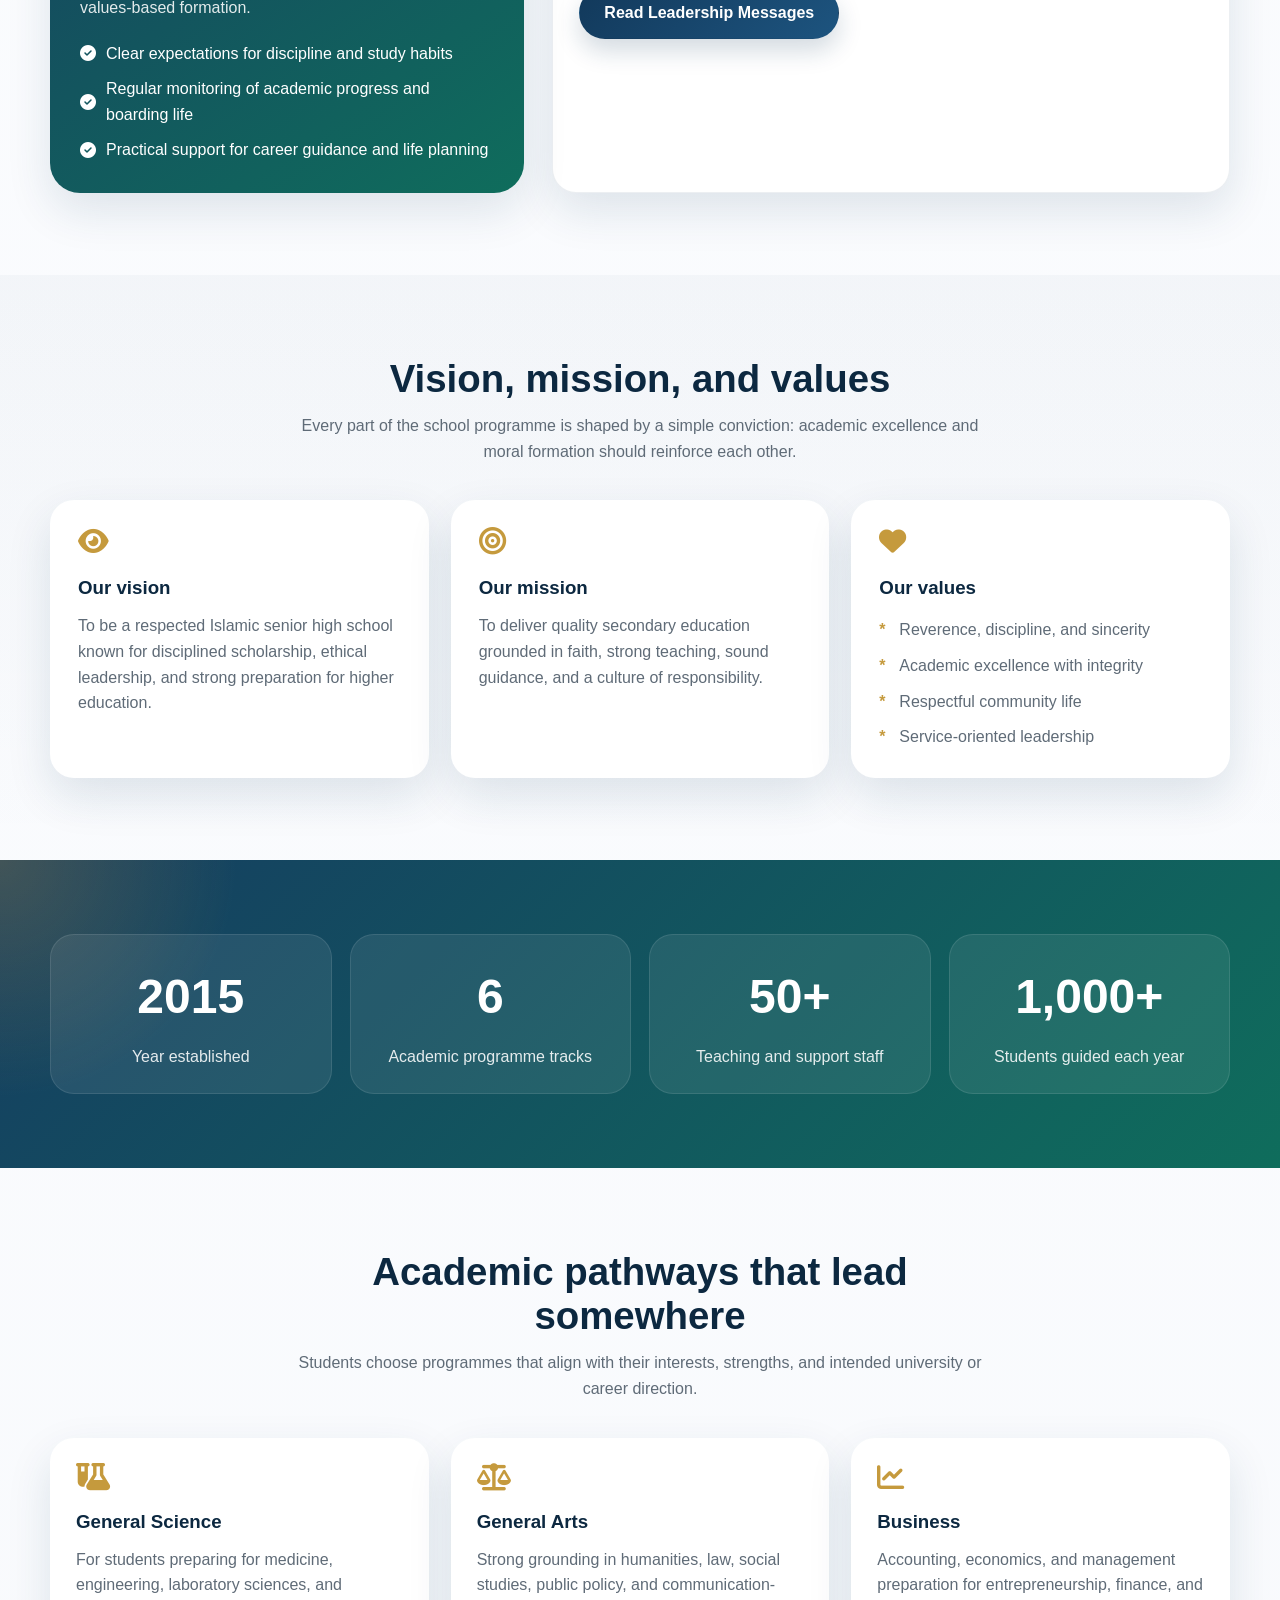
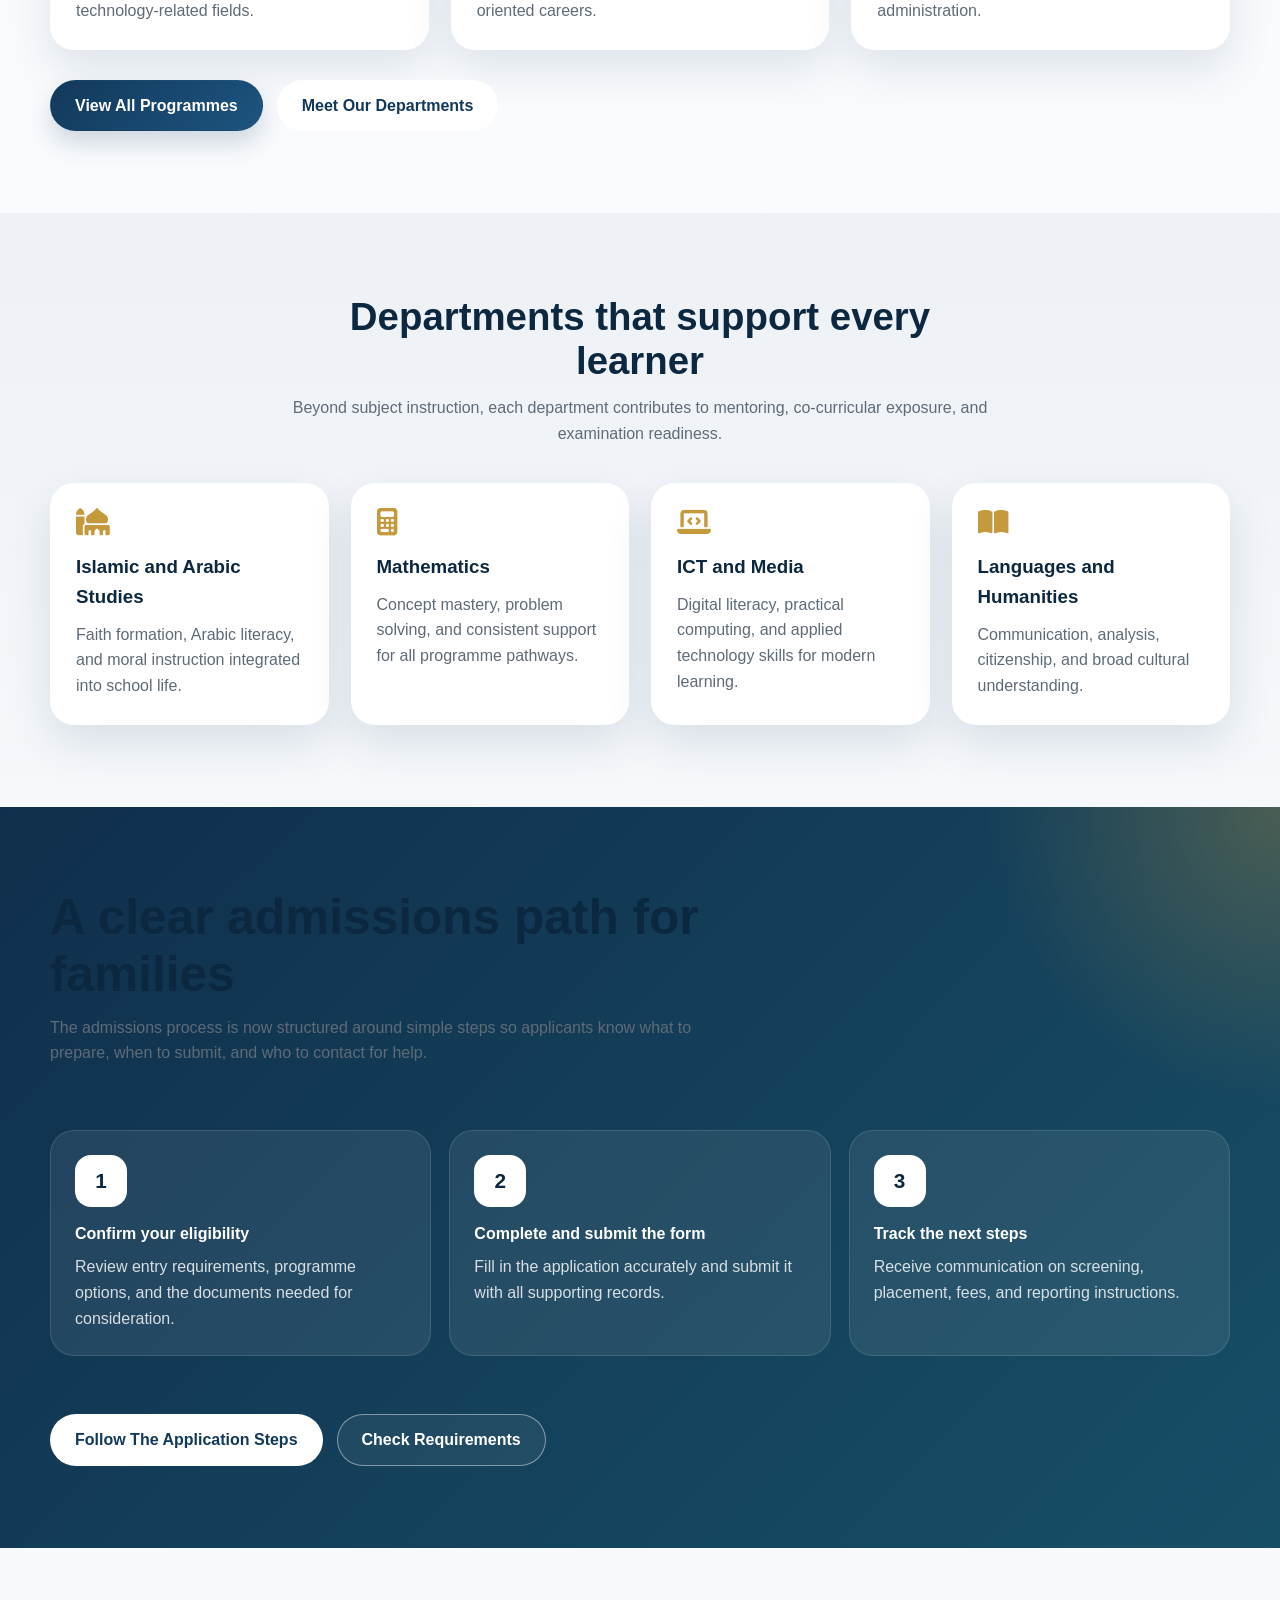
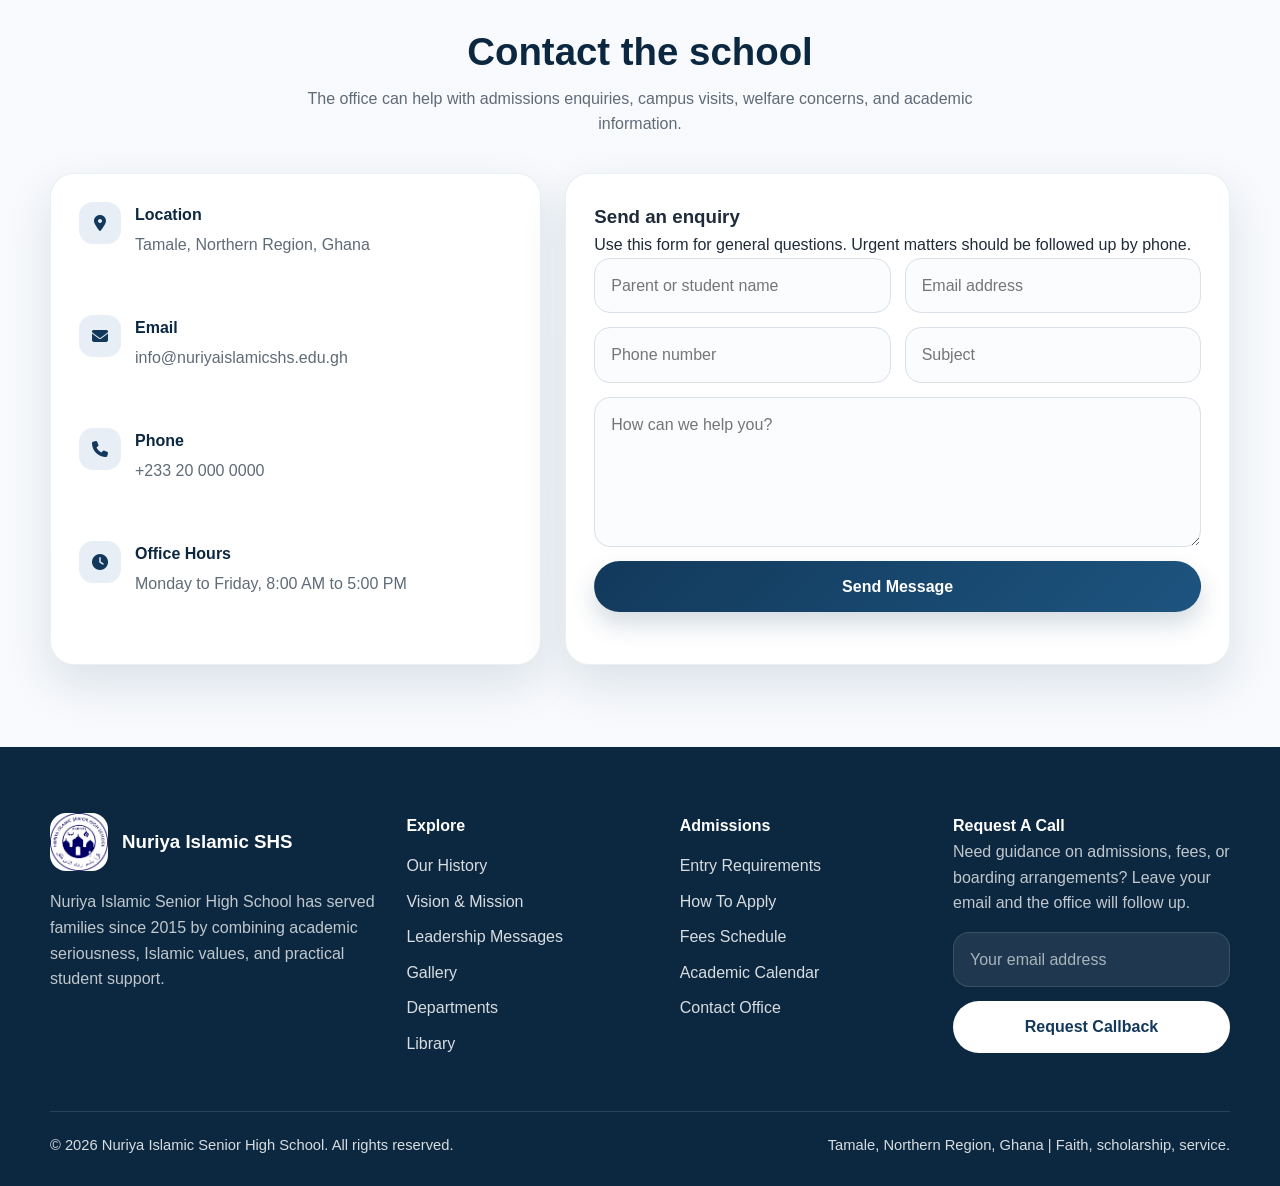
==== commit 5d750e4c: "Refresh school website and local media gallery" ====
--- a/index.html
+++ b/index.html
@@ -1,53 +1,57 @@
-<!DOCTYPE html>
+﻿<!DOCTYPE html>
 <html lang="en">
 <head>
     <meta charset="UTF-8">
     <meta name="viewport" content="width=device-width, initial-scale=1.0">
-    <title>Nuriya Islamic Senior High School - Excellence in Islamic Education</title>
+    <meta name="description" content="Nuriya Islamic Senior High School provides faith-based secondary education in Tamale with strong academics, character formation, and community service.">
+    <title>Nuriya Islamic Senior High School | Faith, Scholarship, Service</title>
     <link rel="stylesheet" href="styles.css">
-    <link rel="stylesheet" href="https://cdnjs.cloudflare.com/ajax/libs/font-awesome/6.4.0/css/all.min.css">
+    <link rel="stylesheet" href="https://cdnjs.cloudflare.com/ajax/libs/font-awesome/6.5.2/css/all.min.css">
 </head>
 <body>
-    <!-- Top Bar -->
     <div class="top-bar">
-        <div class="container">
+        <div class="container top-bar-inner">
             <div class="top-bar-links">
-                <a href="#"><i class="fas fa-envelope"></i> info@nuriyaislamicshs.edu.gh</a>
-                <a href="#"><i class="fas fa-phone"></i> +233 20 000 0000</a>
-            </div>
-            <div class="top-bar-social">
-                <a href="#"><i class="fab fa-facebook"></i></a>
-                <a href="#"><i class="fab fa-twitter"></i></a>
-                <a href="#"><i class="fab fa-instagram"></i></a>
-                <a href="#" class="portal-btn">Student Portal</a>
+                <a href="mailto:info@nuriyaislamicshs.edu.gh"><i class="fas fa-envelope"></i><span>info@nuriyaislamicshs.edu.gh</span></a>
+                <a href="tel:+233200000000"><i class="fas fa-phone"></i><span>+233 20 000 0000</span></a>
+            </div>
+            <div class="top-bar-actions">
+                <a href="calendar.html"><i class="fas fa-calendar-alt"></i><span>Academic Calendar</span></a>
+                <a href="how-to-apply.html" class="portal-btn">Admissions Guide</a>
             </div>
         </div>
     </div>
 
-    <!-- Header -->
     <header class="header">
         <div class="container">
-            <div class="logo">
-                <img src="img/nuriyashslogo.png" alt="Nuriya Islamic SHS Logo" style="height:60px;width:60px;">
+            <a class="logo" href="index.html">
+                <img src="img/nuriyashslogo.png" alt="Nuriya Islamic Senior High School logo">
                 <div class="logo-text">
                     <h1>Nuriya Islamic Senior High School</h1>
-                    <span>Excellence in Islamic Education</span>
-                </div>
-            </div>
-            <nav class="nav-menu">
+                    <span>Faith, Scholarship, Service</span>
+                </div>
+            </a>
+
+            <button class="mobile-menu" type="button" aria-expanded="false" aria-controls="site-navigation">
+                <span class="sr-only">Toggle navigation</span>
+                <i class="fas fa-bars"></i>
+            </button>
+
+            <nav class="nav-menu" id="site-navigation" aria-label="Primary">
                 <ul>
-                    <li><a href="#home" class="active">Home</a></li>
+                    <li><a href="index.html" class="active">Home</a></li>
                     <li class="dropdown">
-                        <a href="#">About Us <i class="fas fa-chevron-down"></i></a>
+                        <button class="nav-trigger" type="button" aria-expanded="false">About Us <i class="fas fa-chevron-down"></i></button>
                         <ul class="dropdown-content">
                             <li><a href="history.html">History</a></li>
-                            <li><a href="vision.html">Vision & Mission</a></li>
-                            <li><a href="#principal">Principal's Message</a></li>
+                            <li><a href="vision.html">Vision &amp; Mission</a></li>
+                            <li><a href="principal.html">Leadership Messages</a></li>
+                        
                             <li><a href="administration.html">Administration</a></li>
                         </ul>
                     </li>
                     <li class="dropdown">
-                        <a href="#">Academics <i class="fas fa-chevron-down"></i></a>
+                        <button class="nav-trigger" type="button" aria-expanded="false">Academics <i class="fas fa-chevron-down"></i></button>
                         <ul class="dropdown-content">
                             <li><a href="departments.html">Departments</a></li>
                             <li><a href="programmes.html">Programmes</a></li>
@@ -56,375 +60,422 @@
                         </ul>
                     </li>
                     <li class="dropdown">
-                        <a href="#">Admissions <i class="fas fa-chevron-down"></i></a>
+                        <button class="nav-trigger" type="button" aria-expanded="false">Admissions <i class="fas fa-chevron-down"></i></button>
                         <ul class="dropdown-content">
                             <li><a href="requirements.html">Entry Requirements</a></li>
-                            <li><a href="how-to-apply.html">How to Apply</a></li>
+                            <li><a href="how-to-apply.html">How To Apply</a></li>
                             <li><a href="fees.html">Fees Schedule</a></li>
                         </ul>
                     </li>
-                    <li><a href="#news">News & Events</a></li>
+                    <li><a href="gallery.html">Gallery</a></li>
+                    <li><a href="#news">News &amp; Events</a></li>
                     <li><a href="#contact">Contact</a></li>
                 </ul>
-                <a href="#apply" class="apply-btn">Apply Now</a>
+                <a href="how-to-apply.html" class="btn apply-btn">Apply Now</a>
             </nav>
-            <div class="mobile-menu">
-                <i class="fas fa-bars"></i>
-            </div>
         </div>
     </header>
 
-    <!-- Hero Section -->
-    <section class="hero" id="home">
-        <div class="hero-content">
-            <h1>Welcome to Nuriya Islamic Senior High School</h1>
-            <p>Building Tomorrow's Leaders Through Quality Education and Islamic Values</p>
-            <div class="hero-buttons">
-                <a href="#about" class="btn btn-primary">Learn More</a>
-                <a href="#apply" class="btn btn-outline">Apply Now</a>
-            </div>
-        </div>
-    </section>
-
-    <!-- Quick Links -->
-    <section class="quick-links">
-        <div class="container">
-            <div class="quick-links-grid">
-                <div class="quick-link">
-                    <i class="fas fa-calendar-alt"></i>
-                    <h3>Academic Calendar</h3>
-                    <p>View important dates and events</p>
-                </div>
-                <div class="quick-link">
-                    <i class="fas fa-user-graduate"></i>
-                    <h3>Admission Open</h3>
-                    <p>Join us for the new academic year</p>
-                </div>
-                <div class="quick-link">
-                    <i class="fas fa-book"></i>
-                    <h3>Programmes</h3>
-                    <p>Explore our academic programmes</p>
-                </div>
-                <div class="quick-link">
-                    <i class="fas fa-envelope"></i>
-                    <h3>Contact Us</h3>
-                    <p>Get in touch with us</p>
-                </div>
-            </div>
-        </div>
-    </section>
-
-    <!-- News & Announcements -->
-    <section class="news-section">
-        <div class="container">
-            <div class="section-header">
-                <h2>Latest News & Announcements</h2>
-            </div>
-            <div class="news-grid">
-                <article class="news-card">
-                    <div class="news-image">
-                        <img src="https://via.placeholder.com/400x250/0a04c7/ffffff?text=News+1" alt="News">
-                    </div>
-                    <div class="news-content">
-                        <span class="news-date">January 15, 2026</span>
-                        <h3>Nuriya Islamic SHS Wins Regional Quiz Competition</h3>
-                        <p>Our students emerged winners in the regional Islamic quiz competition...</p>
-                        <a href="#" class="read-more">Read More</a>
-                    </div>
-                </article>
-                <article class="news-card">
-                    <div class="news-image">
-                        <img src="https://via.placeholder.com/400x250/0a04c7/ffffff?text=News+2" alt="News">
-                    </div>
-                    <div class="news-content">
-                        <span class="news-date">January 10, 2026</span>
-                        <h3>2026/2027 Admission Forms Now Available</h3>
-                        <p>Application forms for the upcoming academic year are now on sale...</p>
-                        <a href="#" class="read-more">Read More</a>
-                    </div>
-                </article>
-                <article class="news-card">
-                    <div class="news-image">
-                        <img src="https://via.placeholder.com/400x250/0a04c7/ffffff?text=News+3" alt="News">
-                    </div>
-                    <div class="news-content">
-                        <span class="news-date">January 5, 2026</span>
-                        <h3>Inter-House Sports Competition Results</h3>
-                        <p>Al-Hidayah House emerged overall winners in this year's sports...</p>
-                        <a href="#" class="read-more">Read More</a>
-                    </div>
-                </article>
-            </div>
-        </div>
-    </section>
-
-    <!-- Principal's Message -->
-    <section class="principal-section" id="principal">
-        <div class="container">
-            <div class="principal-content">
-                <div class="principal-image">
-                    <img src="https://via.placeholder.com/300x350/0a04c7/ffffff?text=Principal" alt="Principal">
-                </div>
-                <div class="principal-text">
-                    <h2>Principal's Message</h2>
-                    <h3>Welcome to Nuriya Islamic Senior High School</h3>
-                    <p>Nuriya Islamic Senior High School was established with a vision to provide quality education integrated with Islamic values. Our mission is to nurture academically excellent, morally upright, and spiritually grounded individuals who will become leaders in their communities and beyond.</p>
-                    <p>At Nuriya Islamic SHS, we believe in the harmony of religious knowledge and modern education. Our dedicated staff works tirelessly to ensure that every student receives the best possible education while strengthening their faith and character.</p>
-                    <a href="principal.html" class="btn btn-primary">Read More</a>
-                </div>
-            </div>
-        </div>
-    </section>
-
-    <!-- Vision & Mission -->
-    <section class="vision-mission" id="vision">
-        <div class="container">
-            <div class="vm-grid">
-                <div class="vm-card">
-                    <i class="fas fa-eye"></i>
-                    <h3>Our Vision</h3>
-                    <p>To become a center of excellence in Islamic education, producing academically competent and morally upright citizens who contribute meaningfully to national development.</p>
-                </div>
-                <div class="vm-card">
-                    <i class="fas fa-bullseye"></i>
-                    <h3>Our Mission</h3>
-                    <p>To provide quality secondary education rooted in Islamic principles, fostering intellectual growth, spiritual development, and character building.</p>
-                </div>
-                <div class="vm-card">
-                    <i class="fas fa-heart"></i>
-                    <h3>Our Core Values</h3>
+    <main>
+        <section class="hero" id="home">
+            <div class="container hero-grid">
+                <div class="hero-content">
+                    <span class="eyebrow"><i class="fas fa-star-and-crescent"></i> Secondary Education Rooted In Values</span>
+                    <h2>Preparing disciplined, confident, and service-driven graduates for life beyond school.</h2>
+                    <p>Nuriya Islamic Senior High School combines strong academic preparation, Islamic character formation, and student welfare support so learners can grow in knowledge, faith, and leadership.</p>
+                    <div class="hero-actions">
+                        <a href="#about" class="btn btn-primary">Discover The School</a>
+                        <a href="how-to-apply.html" class="btn btn-outline">Start Your Application</a>
+                    </div>
+                    <div class="hero-badges">
+                        <span>Boarding and day options</span>
+                        <span>Guided study and mentoring</span>
+                        <span>Programmes aligned to tertiary pathways</span>
+                    </div>
+                </div>
+
+                <aside class="hero-panel" aria-label="School strengths">
+                    <h3>Why families choose Nuriya</h3>
+                    <p>Every student is expected to grow intellectually, spiritually, and socially through a balanced school experience.</p>
                     <ul>
-                        <li>Excellence in Education</li>
-                        <li>Islamic Morality & Ethics</li>
-                        <li>Discipline & Respect</li>
-                        <li>Teamwork & Unity</li>
+                        <li><i class="fas fa-check-circle"></i><span>Structured academic support and supervised prep</span></li>
+                        <li><i class="fas fa-check-circle"></i><span>Leadership training through clubs, houses, and service activities</span></li>
+                        <li><i class="fas fa-check-circle"></i><span>Strong pastoral care for both boarding and day students</span></li>
+                        <li><i class="fas fa-check-circle"></i><span>Clear admissions guidance for parents and applicants</span></li>
                     </ul>
-                </div>
-            </div>
-        </div>
-    </section>
-
-    <!-- Statistics -->
-    <section class="statistics">
-        <div class="container">
-            <div class="stats-grid">
-                <div class="stat-item">
-                    <h2>2015</h2>
-                    <p>Year Established</p>
-                </div>
-                <div class="stat-item">
-                    <h2>8</h2>
-                    <p>Academic Programmes</p>
-                </div>
-                <div class="stat-item">
-                    <h2>50+</h2>
-                    <p>Qualified Teachers</p>
-                </div>
-                <div class="stat-item">
-                    <h2>1000+</h2>
-                    <p>Enrolled Students</p>
-                </div>
-            </div>
-        </div>
-    </section>
-
-    <!-- Academic Programmes -->
-    <section class="programmes" id="programmes">
-        <div class="container">
-            <div class="section-header">
-                <h2>Academic Programmes</h2>
-                <p>Choose from our diverse range of programmes designed to prepare you for the future.</p>
-            </div>
-            <div class="programmes-grid">
-                <div class="programme-card">
-                    <i class="fas fa-atom"></i>
-                    <h3>General Science</h3>
-                    <p>Physics, Chemistry, Biology, and Mathematics</p>
-                </div>
-                <div class="programme-card">
-                    <i class="fas fa-calculator"></i>
-                    <h3>General Arts</h3>
-                    <p>Literature, History, Geography, and Religious Studies</p>
-                </div>
-                <div class="programme-card">
-                    <i class="fas fa-chart-line"></i>
-                    <h3>Business</h3>
-                    <p>Accounting, Economics, Business Management</p>
-                </div>
-                <div class="programme-card">
-                    <i class="fas fa-laptop-code"></i>
-                    <h3>Visual Arts</h3>
-                    <p>Graphic Design, Painting, Sculpture</p>
-                </div>
-            </div>
-            <div class="programmes-cta">
-                <a href="#" class="btn btn-primary">View All Programmes</a>
-            </div>
-        </div>
-    </section>
-
-    <!-- Departments -->
-    <section class="departments" id="departments">
-        <div class="container">
-            <div class="section-header">
-                <h2>Our Departments</h2>
-            </div>
-            <div class="departments-grid">
-                <div class="department-item">
-                    <i class="fas fa-mosque"></i>
-                    <h3>Islamic Studies</h3>
-                </div>
-                <div class="department-item">
-                    <i class="fas fa-flask"></i>
-                    <h3>Science</h3>
-                </div>
-                <div class="department-item">
-                    <i class="fas fa-book-open"></i>
-                    <h3>Languages</h3>
-                </div>
-                <div class="department-item">
-                    <i class="fas fa-landmark"></i>
-                    <h3>Social Sciences</h3>
-                </div>
-                <div class="department-item">
-                    <i class="fas fa-calculator"></i>
-                    <h3>Mathematics</h3>
-                </div>
-                <div class="department-item">
-                    <i class="fas fa-palette"></i>
-                    <h3>Visual Arts</h3>
-                </div>
-            </div>
-        </div>
-    </section>
-
-    <!-- Admissions -->
-    <section class="admissions" id="apply">
-        <div class="container">
-            <div class="admissions-content">
-                <h2>Join Our Community</h2>
-                <p>Take the first step towards a bright future at Nuriya Islamic Senior High School</p>
+                </aside>
+            </div>
+        </section>
+
+        <section class="quick-links">
+            <div class="container">
+                <div class="quick-links-grid">
+                    <a class="quick-link" href="calendar.html">
+                        <i class="fas fa-calendar-days"></i>
+                        <h3>Academic Calendar</h3>
+                        <p>Review the full term structure, assessments, and school events.</p>
+                    </a>
+                    <a class="quick-link" href="programmes.html">
+                        <i class="fas fa-graduation-cap"></i>
+                        <h3>Programmes</h3>
+                        <p>Compare subject combinations and future career pathways.</p>
+                    </a>
+                    <a class="quick-link" href="how-to-apply.html">
+                        <i class="fas fa-file-signature"></i>
+                        <h3>Apply For Admission</h3>
+                        <p>Follow the application steps, documents list, and support contacts.</p>
+                    </a>
+                    <a class="quick-link" href="#contact">
+                        <i class="fas fa-location-dot"></i>
+                        <h3>Visit The School</h3>
+                        <p>Get in touch with the office or plan a guided campus visit.</p>
+                    </a>
+                </div>
+            </div>
+        </section>
+
+        <section class="content-section about-strip" id="about">
+            <div class="container two-column">
+                <div class="content-card">
+                    <div class="section-header">
+                        <h2>A calm, values-led environment for serious learning</h2>
+                        <p>Our school community is built around worship, study discipline, mutual respect, and practical preparation for tertiary education and community leadership.</p>
+                    </div>
+                    <ul class="highlight-list">
+                        <li><i class="fas fa-book-open-reader"></i><span>Daily routines balance classroom work, guided study, and spiritual reflection.</span></li>
+                        <li><i class="fas fa-people-group"></i><span>Teachers, house staff, and parents work together to support student progress.</span></li>
+                        <li><i class="fas fa-lightbulb"></i><span>Learning is reinforced through clubs, debates, projects, and academic competitions.</span></li>
+                    </ul>
+                </div>
+
+                <div class="stack">
+                    <div class="info-card">
+                        <i class="fas fa-school"></i>
+                        <h3>What defines our culture</h3>
+                        <p>Students are expected to demonstrate modesty, punctuality, academic honesty, and respect for peers, staff, and the wider community.</p>
+                        <div class="info-band">
+                            <span class="info-pill"><i class="fas fa-mosque"></i> Islamic ethos</span>
+                            <span class="info-pill"><i class="fas fa-chalkboard-teacher"></i> Study support</span>
+                            <span class="info-pill"><i class="fas fa-hands-helping"></i> Community service</span>
+                        </div>
+                    </div>
+                    <div class="info-card">
+                        <i class="fas fa-route"></i>
+                        <h3>Explore the full school story</h3>
+                        <p>Learn how Nuriya Islamic Senior High School has grown, how it is led, and what values guide everyday life on campus.</p>
+                        <a href="history.html" class="text-link">Read our history <i class="fas fa-arrow-right"></i></a>
+                    </div>
+                </div>
+            </div>
+        </section>
+
+        <section class="news-section content-section alt" id="news">
+            <div class="container">
+                <div class="section-header centered">
+                    <h2>News and school updates</h2>
+                    <p>Families and applicants can use these highlights to keep track of admissions, competitions, and student life priorities.</p>
+                </div>
+                <div class="news-grid">
+                    <article class="news-card">
+                        <div class="news-pill"><i class="fas fa-trophy"></i></div>
+                        <span class="news-meta">Academic Achievement</span>
+                        <h3>Quiz and debate teams continue to raise the school profile</h3>
+                        <p>Competitive speaking, quizzes, and inter-school contests remain a core part of student development and public confidence building.</p>
+                        <a href="history.html#milestones" class="text-link">See school milestones <i class="fas fa-arrow-right"></i></a>
+                    </article>
+                    <article class="news-card">
+                        <div class="news-pill"><i class="fas fa-file-circle-check"></i></div>
+                        <span class="news-meta">Admissions Update</span>
+                        <h3>Application support is available for new students and families</h3>
+                        <p>The admissions pages now explain entry requirements, required documents, fee categories, and how to complete each application stage.</p>
+                        <a href="how-to-apply.html#application-steps" class="text-link">Read application steps <i class="fas fa-arrow-right"></i></a>
+                    </article>
+                    <article class="news-card">
+                        <div class="news-pill"><i class="fas fa-users-rays"></i></div>
+                        <span class="news-meta">Student Life</span>
+                        <h3>Calendar planning now brings academics, faith, and welfare into one place</h3>
+                        <p>Parents can review terms, assessments, community days, and reporting windows in a single planning guide.</p>
+                        <a href="calendar.html#highlights" class="text-link">View calendar highlights <i class="fas fa-arrow-right"></i></a>
+                    </article>
+                </div>
+            </div>
+        </section>
+
+        <section class="principal-section">
+            <div class="container principal-content">
+                <div class="profile-visual">
+                    <div class="avatar">PM</div>
+                    <h3>Leadership with accountability and care</h3>
+                    <p>Our school leadership team focuses on academic standards, student welfare, parent communication, and values-based formation.</p>
+                    <ul>
+                        <li><i class="fas fa-check-circle"></i><span>Clear expectations for discipline and study habits</span></li>
+                        <li><i class="fas fa-check-circle"></i><span>Regular monitoring of academic progress and boarding life</span></li>
+                        <li><i class="fas fa-check-circle"></i><span>Practical support for career guidance and life planning</span></li>
+                    </ul>
+                </div>
+
+                <div class="content-card">
+                    <div class="section-header">
+                        <h2>From the principal's office</h2>
+                        <p>Students thrive when they are challenged academically and supported personally. Nuriya Islamic Senior High School exists to provide both.</p>
+                    </div>
+                    <p>We expect our learners to be disciplined in study, honest in conduct, respectful in speech, and committed to service. The school programme is designed to build character as deliberately as it builds examination readiness.</p>
+                    <p>Parents can use the leadership pages to understand how academic supervision, welfare systems, and admissions coordination are handled across the school.</p>
+                    <a href="principal.html" class="btn btn-primary">Read Leadership Messages</a>
+                </div>
+            </div>
+        </section>
+
+        <section class="vision-mission">
+            <div class="container">
+                <div class="section-header centered">
+                    <h2>Vision, mission, and values</h2>
+                    <p>Every part of the school programme is shaped by a simple conviction: academic excellence and moral formation should reinforce each other.</p>
+                </div>
+                <div class="vm-grid">
+                    <div class="vm-card">
+                        <i class="fas fa-eye"></i>
+                        <h3>Our vision</h3>
+                        <p>To be a respected Islamic senior high school known for disciplined scholarship, ethical leadership, and strong preparation for higher education.</p>
+                    </div>
+                    <div class="vm-card">
+                        <i class="fas fa-bullseye"></i>
+                        <h3>Our mission</h3>
+                        <p>To deliver quality secondary education grounded in faith, strong teaching, sound guidance, and a culture of responsibility.</p>
+                    </div>
+                    <div class="vm-card">
+                        <i class="fas fa-heart"></i>
+                        <h3>Our values</h3>
+                        <ul>
+                            <li>Reverence, discipline, and sincerity</li>
+                            <li>Academic excellence with integrity</li>
+                            <li>Respectful community life</li>
+                            <li>Service-oriented leadership</li>
+                        </ul>
+                    </div>
+                </div>
+            </div>
+        </section>
+
+        <section class="statistics">
+            <div class="container">
+                <div class="stats-grid">
+                    <div class="stat-item">
+                        <h2>2015</h2>
+                        <p>Year established</p>
+                    </div>
+                    <div class="stat-item">
+                        <h2>6</h2>
+                        <p>Academic programme tracks</p>
+                    </div>
+                    <div class="stat-item">
+                        <h2>50+</h2>
+                        <p>Teaching and support staff</p>
+                    </div>
+                    <div class="stat-item">
+                        <h2>1,000+</h2>
+                        <p>Students guided each year</p>
+                    </div>
+                </div>
+            </div>
+        </section>
+
+        <section class="programmes" id="academics">
+            <div class="container">
+                <div class="section-header centered">
+                    <h2>Academic pathways that lead somewhere</h2>
+                    <p>Students choose programmes that align with their interests, strengths, and intended university or career direction.</p>
+                </div>
+                <div class="programmes-grid">
+                    <article class="programme-card">
+                        <i class="fas fa-flask-vial"></i>
+                        <h3>General Science</h3>
+                        <p>For students preparing for medicine, engineering, laboratory sciences, and technology-related fields.</p>
+                    </article>
+                    <article class="programme-card">
+                        <i class="fas fa-scale-balanced"></i>
+                        <h3>General Arts</h3>
+                        <p>Strong grounding in humanities, law, social studies, public policy, and communication-oriented careers.</p>
+                    </article>
+                    <article class="programme-card">
+                        <i class="fas fa-chart-line"></i>
+                        <h3>Business</h3>
+                        <p>Accounting, economics, and management preparation for entrepreneurship, finance, and administration.</p>
+                    </article>
+                </div>
+                <div class="hero-actions">
+                    <a href="programmes.html" class="btn btn-primary">View All Programmes</a>
+                    <a href="departments.html" class="btn btn-light">Meet Our Departments</a>
+                </div>
+            </div>
+        </section>
+
+        <section class="departments">
+            <div class="container">
+                <div class="section-header centered">
+                    <h2>Departments that support every learner</h2>
+                    <p>Beyond subject instruction, each department contributes to mentoring, co-curricular exposure, and examination readiness.</p>
+                </div>
+                <div class="departments-grid">
+                    <article class="department-item">
+                        <i class="fas fa-mosque"></i>
+                        <h3>Islamic and Arabic Studies</h3>
+                        <p>Faith formation, Arabic literacy, and moral instruction integrated into school life.</p>
+                    </article>
+                    <article class="department-item">
+                        <i class="fas fa-calculator"></i>
+                        <h3>Mathematics</h3>
+                        <p>Concept mastery, problem solving, and consistent support for all programme pathways.</p>
+                    </article>
+                    <article class="department-item">
+                        <i class="fas fa-laptop-code"></i>
+                        <h3>ICT and Media</h3>
+                        <p>Digital literacy, practical computing, and applied technology skills for modern learning.</p>
+                    </article>
+                    <article class="department-item">
+                        <i class="fas fa-book-open"></i>
+                        <h3>Languages and Humanities</h3>
+                        <p>Communication, analysis, citizenship, and broad cultural understanding.</p>
+                    </article>
+                </div>
+            </div>
+        </section>
+
+        <section class="admissions" id="admissions">
+            <div class="container admissions-content">
+                <div class="section-header">
+                    <h2>A clear admissions path for families</h2>
+                    <p>The admissions process is now structured around simple steps so applicants know what to prepare, when to submit, and who to contact for help.</p>
+                </div>
                 <div class="admissions-steps">
                     <div class="step">
                         <div class="step-number">1</div>
-                        <h4>Get Application Form</h4>
-                        <p>Purchase form from school or online</p>
+                        <h4>Confirm your eligibility</h4>
+                        <p>Review entry requirements, programme options, and the documents needed for consideration.</p>
                     </div>
                     <div class="step">
                         <div class="step-number">2</div>
-                        <h4>Complete Application</h4>
-                        <p>Fill in all required details</p>
+                        <h4>Complete and submit the form</h4>
+                        <p>Fill in the application accurately and submit it with all supporting records.</p>
                     </div>
                     <div class="step">
                         <div class="step-number">3</div>
-                        <h4>Submit & Wait</h4>
-                        <p>Wait for admission notice</p>
-                    </div>
-                </div>
-                <a href="#" class="btn btn-white">Apply Now</a>
-            </div>
-        </div>
-    </section>
-
-    <!-- Contact Section -->
-    <section class="contact-section" id="contact">
-        <div class="container">
-            <div class="section-header">
-                <h2>Contact Us</h2>
-            </div>
-            <div class="contact-grid">
-                <div class="contact-info">
-                    <div class="contact-item">
-                        <i class="fas fa-map-marker-alt"></i>
-                        <div>
-                            <h4>Location</h4>
-                            <p>Tamale, Northern Region, Ghana</p>
+                        <h4>Track the next steps</h4>
+                        <p>Receive communication on screening, placement, fees, and reporting instructions.</p>
+                    </div>
+                </div>
+                <div class="hero-actions">
+                    <a href="how-to-apply.html" class="btn btn-light">Follow The Application Steps</a>
+                    <a href="requirements.html" class="btn btn-outline">Check Requirements</a>
+                </div>
+            </div>
+        </section>
+
+        <section class="contact-section" id="contact">
+            <div class="container">
+                <div class="section-header centered">
+                    <h2>Contact the school</h2>
+                    <p>The office can help with admissions enquiries, campus visits, welfare concerns, and academic information.</p>
+                </div>
+                <div class="contact-grid">
+                    <div class="contact-info">
+                        <div class="contact-item">
+                            <i class="fas fa-location-dot"></i>
+                            <div>
+                                <h4>Location</h4>
+                                <p>Tamale, Northern Region, Ghana</p>
+                            </div>
                         </div>
-                    </div>
-                    <div class="contact-item">
-                        <i class="fas fa-envelope"></i>
-                        <div>
-                            <h4>Email</h4>
-                            <p>info@nuriyaislamicshs.edu.gh</p>
+                        <div class="contact-item">
+                            <i class="fas fa-envelope"></i>
+                            <div>
+                                <h4>Email</h4>
+                                <a href="mailto:info@nuriyaislamicshs.edu.gh">info@nuriyaislamicshs.edu.gh</a>
+                            </div>
                         </div>
-                    </div>
-                    <div class="contact-item">
-                        <i class="fas fa-phone"></i>
-                        <div>
-                            <h4>Phone</h4>
-                            <p>+233 20 000 0000</p>
+                        <div class="contact-item">
+                            <i class="fas fa-phone"></i>
+                            <div>
+                                <h4>Phone</h4>
+                                <a href="tel:+233200000000">+233 20 000 0000</a>
+                            </div>
                         </div>
-                    </div>
-                    <div class="contact-item">
-                        <i class="fas fa-clock"></i>
-                        <div>
-                            <h4>Open Hours</h4>
-                            <p>Monday - Friday: 8:00 AM - 5:00 PM</p>
+                        <div class="contact-item">
+                            <i class="fas fa-clock"></i>
+                            <div>
+                                <h4>Office Hours</h4>
+                                <p>Monday to Friday, 8:00 AM to 5:00 PM</p>
+                            </div>
                         </div>
                     </div>
-                </div>
-                <div class="contact-form">
-                    <form>
-                        <input type="text" placeholder="Your Name" required>
-                        <input type="email" placeholder="Your Email" required>
-                        <input type="text" placeholder="Subject">
-                        <textarea placeholder="Your Message" rows="5" required></textarea>
-                        <button type="submit" class="btn btn-primary">Send Message</button>
-                    </form>
-                </div>
-            </div>
-        </div>
-    </section>
-
-    <!-- Footer -->
+
+                    <div class="contact-form">
+                        <h3>Send an enquiry</h3>
+                        <p>Use this form for general questions. Urgent matters should be followed up by phone.</p>
+                        <form data-success-message="Thank you. Your message has been recorded and the office will respond soon.">
+                            <div class="form-row">
+                                <input type="text" placeholder="Parent or student name" required>
+                                <input type="email" placeholder="Email address" required>
+                            </div>
+                            <div class="form-row">
+                                <input type="text" placeholder="Phone number">
+                                <input type="text" placeholder="Subject">
+                            </div>
+                            <textarea placeholder="How can we help you?" required></textarea>
+                            <button type="submit" class="btn btn-primary">Send Message</button>
+                        </form>
+                        <p class="form-status" data-form-status></p>
+                    </div>
+                </div>
+            </div>
+        </section>
+    </main>
+
     <footer class="footer">
         <div class="container">
             <div class="footer-grid">
                 <div class="footer-about">
                     <div class="footer-logo">
-                        <img src="img/nuriyashslogo.png" alt="Nuriya Islamic SHS Logo">
+                        <img src="img/nuriyashslogo.png" alt="Nuriya Islamic Senior High School logo">
                         <h3>Nuriya Islamic SHS</h3>
                     </div>
-                    <p>Providing quality education with Islamic values since 2019.</p>
-                    <div class="footer-social">
-                        <a href="#"><i class="fab fa-facebook"></i></a>
-                        <a href="#"><i class="fab fa-twitter"></i></a>
-                        <a href="#"><i class="fab fa-instagram"></i></a>
-                        <a href="#"><i class="fab fa-youtube"></i></a>
-                    </div>
+                    <p>Nuriya Islamic Senior High School has served families since 2015 by combining academic seriousness, Islamic values, and practical student support.</p>
                 </div>
                 <div class="footer-links">
-                    <h4>Quick Links</h4>
+                    <h4>Explore</h4>
                     <ul>
-                        <li><a href="#home">Home</a></li>
-                        <li><a href="#about">About Us</a></li>
-                        <li><a href="#academics">Academics</a></li>
-                        <li><a href="#admissions">Admissions</a></li>
-                        <li><a href="#contact">Contact</a></li>
+                        <li><a href="history.html">Our History</a></li>
+                        <li><a href="vision.html">Vision &amp; Mission</a></li>
+                        <li><a href="principal.html">Leadership Messages</a></li>
+                        <li><a href="gallery.html">Gallery</a></li>
+                        <li><a href="departments.html">Departments</a></li>
+                        <li><a href="library.html">Library</a></li>
                     </ul>
                 </div>
                 <div class="footer-links">
-                    <h4>Departments</h4>
+                    <h4>Admissions</h4>
                     <ul>
-                        <li><a href="#">Islamic Studies</a></li>
-                        <li><a href="#">Science</a></li>
-                        <li><a href="#">Business</a></li>
-                        <li><a href="#">General Arts</a></li>
-                        <li><a href="#">Visual Arts</a></li>
+                        <li><a href="requirements.html">Entry Requirements</a></li>
+                        <li><a href="how-to-apply.html">How To Apply</a></li>
+                        <li><a href="fees.html">Fees Schedule</a></li>
+                        <li><a href="calendar.html">Academic Calendar</a></li>
+                        <li><a href="#contact">Contact Office</a></li>
                     </ul>
                 </div>
                 <div class="footer-newsletter">
-                    <h4>Newsletter</h4>
-                    <p>Subscribe to get the latest updates.</p>
-                    <form class="newsletter-form">
-                        <input type="email" placeholder="Your email">
-                        <button type="submit"><i class="fas fa-paper-plane"></i></button>
+                    <h4>Request A Call</h4>
+                    <p>Need guidance on admissions, fees, or boarding arrangements? Leave your email and the office will follow up.</p>
+                    <form data-success-message="Thank you. The school office has received your callback request.">
+                        <label class="sr-only" for="home-footer-email">Email address</label>
+                        <input id="home-footer-email" type="email" placeholder="Your email address" required>
+                        <button type="submit" class="btn btn-light">Request Callback</button>
                     </form>
+                    <p class="form-status" data-form-status></p>
                 </div>
             </div>
             <div class="footer-bottom">
-                <p>&copy; 2026 Nuriya Islamic Senior High School. All Rights Reserved.</p>
-                <p>Designed with for Excellence in Islamic Education</p>
+                <p>&copy; <span data-current-year>2026</span> Nuriya Islamic Senior High School. All rights reserved.</p>
+                <p>Tamale, Northern Region, Ghana | Faith, scholarship, service.</p>
             </div>
         </div>
     </footer>
@@ -432,3 +483,6 @@
     <script src="script.js"></script>
 </body>
 </html>
+
+
+
--- a/styles.css
+++ b/styles.css
@@ -1,18 +1,20 @@
-/* CSS Variables */
 :root {
-    --primary: #010b63;
-    --primary-dark: #070391;
-    --primary-light: #2a2ad1;
-    --white: #ffffff;
-    --black: #000000;
-    --gray: #f5f5f5;
-    --dark-gray: #333333;
-    --light-gray: #e0e0e0;
-    --shadow: 0 4px 20px rgba(0, 0, 0, 0.1);
-    --transition: all 0.3s ease;
-}
-
-/* Reset */
+    --primary: #12395b;
+    --primary-dark: #0c2840;
+    --primary-soft: #e8eef5;
+    --accent: #c59a3d;
+    --accent-soft: #fbf5e8;
+    --success: #157347;
+    --surface: #ffffff;
+    --surface-alt: #f6f8fb;
+    --text: #1f2b3a;
+    --muted: #5f6b77;
+    --border: #d9e0e8;
+    --shadow: 0 18px 45px rgba(18, 57, 91, 0.12);
+    --radius: 20px;
+    --transition: 0.25s ease;
+}
+
 * {
     margin: 0;
     padding: 0;
@@ -24,19 +26,17 @@
 }
 
 body {
-    font-family: 'Segoe UI', Tahoma, Geneva, Verdana, sans-serif;
+    font-family: "Trebuchet MS", "Gill Sans", "Segoe UI", sans-serif;
     line-height: 1.6;
-    color: var(--dark-gray);
-    background-color: var(--white);
+    color: var(--text);
+    background:
+        radial-gradient(circle at top right, rgba(197, 154, 61, 0.12), transparent 22%),
+        linear-gradient(180deg, #fcfdff 0%, #f7f9fc 100%);
 }
 
 a {
+    color: inherit;
     text-decoration: none;
-    color: inherit;
-}
-
-ul {
-    list-style: none;
 }
 
 img {
@@ -44,201 +44,245 @@
     height: auto;
 }
 
+ul {
+    list-style: none;
+}
+
+button,
+input,
+textarea {
+    font: inherit;
+}
+
+button {
+    border: 0;
+    background: none;
+    cursor: pointer;
+}
+
+.sr-only {
+    position: absolute;
+    width: 1px;
+    height: 1px;
+    padding: 0;
+    margin: -1px;
+    overflow: hidden;
+    clip: rect(0, 0, 0, 0);
+    white-space: nowrap;
+    border: 0;
+}
+
 .container {
-    max-width: 1200px;
+    width: min(1180px, calc(100% - 32px));
     margin: 0 auto;
-    padding: 0 20px;
-}
-
-/* Buttons */
+}
+
 .btn {
-    display: inline-block;
-    padding: 12px 30px;
-    border-radius: 5px;
-    font-weight: 600;
-    transition: var(--transition);
-    cursor: pointer;
-    border: 2px solid transparent;
+    display: inline-flex;
+    align-items: center;
+    justify-content: center;
+    gap: 10px;
+    min-height: 48px;
+    padding: 12px 24px;
+    border-radius: 999px;
+    border: 1px solid transparent;
+    font-weight: 700;
+    transition: transform var(--transition), background-color var(--transition), color var(--transition), border-color var(--transition), box-shadow var(--transition);
+}
+
+.btn:hover {
+    transform: translateY(-2px);
 }
 
 .btn-primary {
-    background-color: var(--primary);
-    color: var(--white);
+    background: linear-gradient(135deg, var(--primary) 0%, #1d547f 100%);
+    color: var(--surface);
+    box-shadow: 0 12px 24px rgba(18, 57, 91, 0.18);
 }
 
 .btn-primary:hover {
-    background-color: var(--primary-dark);
-    transform: translateY(-2px);
+    background: linear-gradient(135deg, #164771 0%, #27689a 100%);
 }
 
 .btn-outline {
-    background-color: transparent;
-    border-color: var(--white);
-    color: var(--white);
+    color: var(--surface);
+    border-color: rgba(255, 255, 255, 0.45);
+    background: rgba(255, 255, 255, 0.06);
 }
 
 .btn-outline:hover {
-    background-color: var(--white);
+    background: rgba(255, 255, 255, 0.16);
+}
+
+.btn-light {
+    background: var(--surface);
     color: var(--primary);
 }
 
-.btn-white {
-    background-color: var(--white);
-    color: var(--primary);
-}
-
-.btn-white:hover {
-    background-color: var(--gray);
-    transform: translateY(-2px);
-}
-
-/* Section Header */
+.btn-light:hover {
+    background: var(--accent-soft);
+}
+
+.eyebrow {
+    display: inline-flex;
+    align-items: center;
+    gap: 8px;
+    margin-bottom: 16px;
+    padding: 8px 14px;
+    border-radius: 999px;
+    background: rgba(255, 255, 255, 0.16);
+    color: rgba(255, 255, 255, 0.9);
+    font-size: 0.82rem;
+    font-weight: 700;
+    letter-spacing: 0.08em;
+    text-transform: uppercase;
+}
+
 .section-header {
+    display: grid;
+    gap: 12px;
+    max-width: 700px;
+    margin-bottom: 36px;
+}
+
+.section-header.centered {
+    margin-inline: auto;
     text-align: center;
-    margin-bottom: 50px;
 }
 
 .section-header h2 {
-    font-size: 2.5rem;
-    color: var(--primary);
-    margin-bottom: 10px;
+    font-size: clamp(2rem, 3vw, 2.8rem);
+    line-height: 1.15;
+    color: var(--primary-dark);
 }
 
 .section-header p {
-    color: var(--dark-gray);
-    max-width: 600px;
-    margin: 0 auto;
-}
-
-/* Top Bar */
+    color: var(--muted);
+    font-size: 1rem;
+}
+
 .top-bar {
-    background-color: var(--primary);
-    color: var(--white);
+    background: var(--primary-dark);
+    color: rgba(255, 255, 255, 0.92);
+    font-size: 0.92rem;
+}
+
+.top-bar-inner {
+    display: flex;
+    align-items: center;
+    justify-content: space-between;
+    gap: 16px;
     padding: 10px 0;
-    font-size: 0.9rem;
-}
-
-.top-bar .container {
-    display: flex;
-    justify-content: space-between;
-    align-items: center;
-}
-
-.top-bar-links {
-    display: flex;
-    gap: 30px;
-}
-
-.top-bar-links a {
-    display: flex;
+}
+
+.top-bar-links,
+.top-bar-actions {
+    display: flex;
+    align-items: center;
+    flex-wrap: wrap;
+    gap: 18px;
+}
+
+.top-bar a {
+    display: inline-flex;
     align-items: center;
     gap: 8px;
-    transition: var(--transition);
-}
-
-.top-bar-links a:hover {
-    opacity: 0.8;
-}
-
-.top-bar-social {
-    display: flex;
-    align-items: center;
-    gap: 15px;
-}
-
-.top-bar-social a {
-    transition: var(--transition);
-}
-
-.top-bar-social a:hover {
-    transform: scale(1.1);
+    transition: opacity var(--transition);
+}
+
+.top-bar a:hover {
+    opacity: 0.82;
 }
 
 .portal-btn {
-    background-color: var(--white);
-    color: var(--primary);
-    padding: 5px 15px;
-    border-radius: 3px;
-    font-weight: 600;
-}
-
-/* Header */
+    padding: 9px 14px;
+    border-radius: 999px;
+    background: var(--accent);
+    color: var(--primary-dark);
+    font-weight: 700;
+}
+
 .header {
-    background-color: var(--white);
-    box-shadow: var(--shadow);
     position: sticky;
     top: 0;
     z-index: 1000;
+    background: rgba(255, 255, 255, 0.94);
+    backdrop-filter: blur(12px);
+    box-shadow: 0 10px 30px rgba(18, 57, 91, 0.08);
 }
 
 .header .container {
     display: flex;
+    align-items: center;
     justify-content: space-between;
-    align-items: center;
-    padding: 15px 20px;
+    gap: 24px;
+    padding: 14px 0;
 }
 
 .logo {
-    display: flex;
-    align-items: center;
-    gap: 15px;
+    display: inline-flex;
+    align-items: center;
+    gap: 14px;
+    min-width: 0;
 }
 
 .logo img {
-    width: 60px;
-    height: 60px;
-    border-radius: 50%;
-    object-fit: cover;
+    width: 58px;
+    height: 58px;
+    border-radius: 16px;
+    object-fit: contain;
+    background: var(--surface);
+    box-shadow: var(--shadow);
 }
 
 .logo-text h1 {
-    font-size: 1.3rem;
-    color: var(--primary);
+    font-size: 1.12rem;
+    line-height: 1.2;
+    color: var(--primary-dark);
+}
+
+.logo-text span {
+    display: block;
+    color: var(--muted);
+    font-size: 0.84rem;
+}
+
+.nav-menu {
+    display: flex;
+    align-items: center;
+    gap: 24px;
+}
+
+.nav-menu > ul {
+    display: flex;
+    align-items: center;
+    gap: 10px;
+}
+
+.nav-menu a,
+.nav-trigger {
+    display: inline-flex;
+    align-items: center;
+    gap: 8px;
+    padding: 10px 14px;
+    border-radius: 999px;
+    color: var(--text);
     font-weight: 700;
-}
-
-.logo-text span {
-    font-size: 0.8rem;
-    color: var(--dark-gray);
-}
-
-.nav-menu {
-    display: flex;
-    align-items: center;
-    gap: 30px;
-}
-
-.nav-menu > ul {
-    display: flex;
-    gap: 25px;
-}
-
-.nav-menu > ul > li {
-    position: relative;
-}
-
-.nav-menu > ul > li > a {
-    font-weight: 500;
-    color: var(--dark-gray);
-    transition: var(--transition);
-    display: flex;
-    align-items: center;
-    gap: 5px;
-}
-
-.nav-menu > ul > li > a:hover,
-.nav-menu > ul > li > a.active {
-    color: var(--white);
-    background-color: var(--primary);
-    border-radius: 5px;
-    padding: 8px 16px;
-}
-
-.nav-menu > ul > li > a:hover {
-    color: var(--white);
-    background-color: var(--primary);
-    border-radius: 5px;
-    padding: 8px 16px;
+    transition: background-color var(--transition), color var(--transition), transform var(--transition);
+}
+
+.nav-menu a:hover,
+.nav-menu a.active,
+.nav-trigger:hover,
+.nav-trigger.active,
+.dropdown.open > .nav-trigger {
+    background: var(--primary);
+    color: var(--surface);
+}
+
+.nav-menu a:hover,
+.nav-trigger:hover {
+    transform: translateY(-1px);
 }
 
 .dropdown {
@@ -247,838 +291,1391 @@
 
 .dropdown-content {
     position: absolute;
-    top: 100%;
+    top: calc(100% + 10px);
     left: 0;
-    background-color: var(--white);
-    min-width: 200px;
+    min-width: 240px;
+    padding: 10px;
+    border: 1px solid rgba(18, 57, 91, 0.08);
+    border-radius: 18px;
+    background: var(--surface);
     box-shadow: var(--shadow);
-    border-radius: 5px;
     opacity: 0;
     visibility: hidden;
-    transform: translateY(10px);
-    transition: var(--transition);
-}
-
-.dropdown:hover .dropdown-content {
+    transform: translateY(8px);
+    transition: opacity var(--transition), transform var(--transition), visibility var(--transition);
+}
+
+.dropdown:hover .dropdown-content,
+.dropdown.open .dropdown-content {
     opacity: 1;
     visibility: visible;
     transform: translateY(0);
 }
 
-.dropdown-content li {
-    border-bottom: 1px solid var(--light-gray);
-}
-
-.dropdown-content li:last-child {
-    border-bottom: none;
-}
-
 .dropdown-content a {
-    display: block;
-    padding: 12px 20px;
-    color: var(--dark-gray);
-    transition: var(--transition);
-}
-
-.dropdown-content a:hover {
-    background-color: var(--primary);
-    color: var(--white);
-}
-
+    display: flex;
+    padding: 12px 14px;
+    border-radius: 12px;
+    font-weight: 600;
+}
+
+.dropdown-content a:hover,
 .dropdown-content a.active {
-    background-color: var(--primary);
-    color: var(--white);
-    font-weight: bold;
-}
+    background: var(--primary-soft);
+    color: var(--primary-dark);
 }
 
 .apply-btn {
-    background-color: var(--primary);
-    color: var(--white);
-    padding: 10px 25px;
-    border-radius: 5px;
-    font-weight: 600;
-    transition: var(--transition);
+    background: var(--accent);
+    color: var(--primary-dark);
 }
 
 .apply-btn:hover {
-    background-color: var(--primary-dark);
+    background: #d5aa50;
 }
 
 .mobile-menu {
     display: none;
+    width: 48px;
+    height: 48px;
+    align-items: center;
+    justify-content: center;
+    border-radius: 14px;
+    color: var(--primary-dark);
+    background: var(--primary-soft);
+    font-size: 1.2rem;
+}
+
+.hero {
+    position: relative;
+    overflow: hidden;
+    padding: 110px 0 88px;
+    background:
+        radial-gradient(circle at top left, rgba(197, 154, 61, 0.34), transparent 28%),
+        radial-gradient(circle at right center, rgba(255, 255, 255, 0.12), transparent 18%),
+        linear-gradient(135deg, rgba(18, 57, 91, 0.98) 0%, rgba(25, 92, 92, 0.92) 100%);
+    color: var(--surface);
+}
+
+.hero::before,
+.subpage-hero::before {
+    content: "";
+    position: absolute;
+    inset: auto -100px -120px auto;
+    width: 360px;
+    height: 360px;
+    border-radius: 50%;
+    background: rgba(255, 255, 255, 0.07);
+}
+
+.hero-grid {
+    display: grid;
+    grid-template-columns: minmax(0, 1.25fr) minmax(300px, 0.75fr);
+    gap: 34px;
+    align-items: center;
+}
+
+.hero-content h2,
+.hero-content h1 {
+    font-size: clamp(2.6rem, 6vw, 4.6rem);
+    line-height: 1.04;
+    margin-bottom: 20px;
+}
+
+.hero-content p {
+    max-width: 680px;
+    font-size: 1.08rem;
+    color: rgba(255, 255, 255, 0.88);
+}
+
+.hero-actions {
+    display: flex;
+    flex-wrap: wrap;
+    gap: 14px;
+    margin-top: 30px;
+}
+
+.hero-badges {
+    display: flex;
+    flex-wrap: wrap;
+    gap: 12px;
+    margin-top: 26px;
+}
+
+.hero-badges span {
+    padding: 10px 14px;
+    border-radius: 999px;
+    background: rgba(255, 255, 255, 0.12);
+    color: rgba(255, 255, 255, 0.9);
+    font-size: 0.92rem;
+    font-weight: 600;
+}
+
+.hero-panel,
+.info-card,
+.content-card,
+.profile-card,
+.table-card,
+.faq-item,
+.quick-link {
+    border: 1px solid rgba(18, 57, 91, 0.08);
+    box-shadow: var(--shadow);
+}
+
+.hero-panel {
+    position: relative;
+    padding: 28px;
+    border-radius: 28px;
+    background: rgba(255, 255, 255, 0.12);
+    backdrop-filter: blur(8px);
+}
+
+.hero-panel::after {
+    content: "";
+    position: absolute;
+    inset: auto 24px 24px auto;
+    width: 72px;
+    height: 72px;
+    border-radius: 20px;
+    background: rgba(197, 154, 61, 0.2);
+}
+
+.hero-panel h3 {
+    font-size: 1.35rem;
+    margin-bottom: 10px;
+}
+
+.hero-panel p {
+    color: rgba(255, 255, 255, 0.82);
+}
+
+.hero-panel ul {
+    display: grid;
+    gap: 12px;
+    margin-top: 22px;
+}
+
+.hero-panel li {
+    display: flex;
+    align-items: flex-start;
+    gap: 12px;
+    color: rgba(255, 255, 255, 0.9);
+}
+
+.quick-links {
+    margin-top: -34px;
+    padding-bottom: 40px;
+    position: relative;
+    z-index: 2;
+}
+
+.quick-links-grid {
+    display: grid;
+    grid-template-columns: repeat(4, minmax(0, 1fr));
+    gap: 18px;
+}
+
+.quick-link {
+    display: grid;
+    gap: 10px;
+    padding: 24px;
+    border-radius: 22px;
+    background: var(--surface);
+    transition: transform var(--transition), background-color var(--transition), color var(--transition);
+}
+
+.quick-link:hover {
+    transform: translateY(-4px);
+    background: var(--primary);
+    color: var(--surface);
+}
+
+.quick-link i {
+    font-size: 1.6rem;
+    color: var(--accent);
+}
+
+.quick-link:hover i {
+    color: var(--surface);
+}
+
+.quick-link h3 {
+    color: var(--primary-dark);
+    font-size: 1.08rem;
+}
+
+.quick-link:hover h3 {
+    color: var(--surface);
+}
+
+.quick-link p {
+    color: var(--muted);
+    font-size: 0.95rem;
+}
+
+.quick-link:hover p {
+    color: rgba(255, 255, 255, 0.86);
+}
+
+.content-section {
+    padding: 82px 0;
+}
+
+.content-section.compact {
+    padding-top: 56px;
+    padding-bottom: 56px;
+}
+
+.content-section.alt {
+    background: linear-gradient(180deg, rgba(18, 57, 91, 0.03), rgba(18, 57, 91, 0.05));
+}
+
+.about-strip {
+    padding-top: 40px;
+}
+
+.two-column {
+    display: grid;
+    grid-template-columns: repeat(2, minmax(0, 1fr));
+    gap: 28px;
+}
+
+.stack {
+    display: grid;
+    gap: 18px;
+}
+
+.content-card,
+.info-card,
+.table-card,
+.profile-card,
+.faq-item {
+    background: var(--surface);
+    border-radius: 24px;
+    padding: 26px;
+}
+
+.content-card h3,
+.info-card h3,
+.table-card h3,
+.profile-card h3,
+.faq-item h3 {
+    margin-bottom: 10px;
+    color: var(--primary-dark);
+}
+
+.content-card p,
+.info-card p,
+.profile-card p,
+.table-card p,
+.faq-item p {
+    color: var(--muted);
+}
+
+.highlight-list,
+.check-list,
+.key-list {
+    display: grid;
+    gap: 10px;
+    margin-top: 16px;
+}
+
+.highlight-list li,
+.check-list li,
+.key-list li {
+    display: flex;
+    align-items: flex-start;
+    gap: 12px;
+    color: var(--text);
+}
+
+.highlight-list i,
+.check-list i,
+.key-list i {
+    color: var(--accent);
+    margin-top: 4px;
+}
+
+.info-grid,
+.card-grid,
+.gallery-grid,
+.news-grid,
+.vm-grid,
+.programmes-grid,
+.departments-grid,
+.profile-grid {
+    display: grid;
+    gap: 22px;
+}
+
+.info-grid {
+    grid-template-columns: repeat(3, minmax(0, 1fr));
+}
+
+.card-grid {
+    grid-template-columns: repeat(3, minmax(0, 1fr));
+}
+
+.gallery-grid {
+    grid-template-columns: repeat(3, minmax(0, 1fr));
+}
+
+.gallery-tabs {
+    margin-top: 20px;
+}
+
+.gallery-tabs a {
+    text-decoration: none;
+}
+
+.news-grid {
+    grid-template-columns: repeat(3, minmax(0, 1fr));
+}
+
+.news-card {
+    display: grid;
+    gap: 16px;
+    padding: 24px;
+    border-radius: 24px;
+    background: var(--surface);
+}
+
+.news-pill {
+    display: inline-flex;
+    align-items: center;
+    justify-content: center;
+    width: 56px;
+    height: 56px;
+    border-radius: 16px;
+    background: linear-gradient(135deg, var(--accent-soft), #f4ebd1);
+    color: var(--accent);
+    font-size: 1.3rem;
+}
+
+.news-meta {
+    font-size: 0.88rem;
+    font-weight: 700;
+    color: var(--primary);
+    text-transform: uppercase;
+    letter-spacing: 0.05em;
+}
+
+.news-card h3 {
+    color: var(--primary-dark);
+    font-size: 1.2rem;
+}
+
+.news-card p {
+    color: var(--muted);
+}
+
+.text-link {
+    display: inline-flex;
+    align-items: center;
+    gap: 8px;
+    margin-top: 4px;
+    color: var(--primary);
+    font-weight: 700;
+}
+
+.text-link:hover {
+    color: #1f5c8d;
+}
+
+.principal-section {
+    padding: 82px 0;
+}
+
+.principal-content {
+    display: grid;
+    grid-template-columns: minmax(280px, 0.7fr) minmax(0, 1fr);
+    gap: 28px;
+    align-items: stretch;
+}
+
+.profile-visual {
+    position: relative;
+    overflow: hidden;
+    border-radius: 30px;
+    padding: 30px;
+    background:
+        radial-gradient(circle at top left, rgba(197, 154, 61, 0.22), transparent 30%),
+        linear-gradient(145deg, #173d60 0%, #0f6d5c 100%);
+    color: var(--surface);
+    box-shadow: var(--shadow);
+}
+
+.profile-visual .avatar {
+    width: 120px;
+    height: 120px;
+    display: inline-flex;
+    align-items: center;
+    justify-content: center;
+    border-radius: 26px;
+    margin-bottom: 20px;
+    background: rgba(255, 255, 255, 0.12);
+    border: 1px solid rgba(255, 255, 255, 0.18);
+    font-size: 2.4rem;
+    font-weight: 800;
+    letter-spacing: 0.08em;
+}
+
+.profile-visual h3 {
     font-size: 1.5rem;
+    margin-bottom: 8px;
+}
+
+.profile-visual p {
+    color: rgba(255, 255, 255, 0.88);
+}
+
+.profile-visual ul {
+    display: grid;
+    gap: 10px;
+    margin-top: 20px;
+}
+
+.profile-visual li {
+    display: flex;
+    align-items: center;
+    gap: 10px;
+}
+
+.profile-grid {
+    grid-template-columns: repeat(2, minmax(0, 1fr));
+}
+
+.profile-card {
+    display: grid;
+    gap: 14px;
+}
+
+.profile-header {
+    display: flex;
+    align-items: center;
+    gap: 14px;
+}
+
+.profile-avatar {
+    width: 62px;
+    height: 62px;
+    display: inline-flex;
+    align-items: center;
+    justify-content: center;
+    flex-shrink: 0;
+    border-radius: 18px;
+    background: var(--primary-soft);
     color: var(--primary);
-    cursor: pointer;
-}
-
-/* Hero Section */
-.hero {
-    background: linear-gradient(rgba(10, 4, 199, 0.9), rgba(10, 4, 199, 0.7)), 
-                url('https://via.placeholder.com/1920x1080/0a04c7/ffffff?text=School+Building') center/cover;
-    height: 80vh;
-    display: flex;
-    align-items: center;
-    justify-content: center;
-    text-align: center;
-    color: var(--white);
-}
-
-.hero-content {
-    max-width: 800px;
-    padding: 20px;
-}
-
-.hero-content h1 {
-    font-size: 3rem;
-    margin-bottom: 20px;
-    line-height: 1.2;
-}
-
-.hero-content p {
-    font-size: 1.2rem;
-    margin-bottom: 30px;
-    opacity: 0.9;
-}
-
-.hero-buttons {
-    display: flex;
-    gap: 20px;
-    justify-content: center;
-}
-
-/* Quick Links */
-.quick-links {
-    background-color: var(--gray);
-    padding: 40px 0;
-    margin-top: -50px;
+    font-weight: 800;
+    letter-spacing: 0.06em;
+}
+
+.profile-header span {
+    display: block;
+    color: var(--muted);
+    font-size: 0.92rem;
+}
+
+.profile-focus {
+    display: flex;
+    flex-wrap: wrap;
+    gap: 10px;
+}
+
+.profile-focus span,
+.pill {
+    padding: 8px 12px;
+    border-radius: 999px;
+    background: var(--accent-soft);
+    color: var(--primary-dark);
+    font-size: 0.88rem;
+    font-weight: 700;
+}
+
+.vision-mission {
+    padding: 82px 0;
+    background: linear-gradient(180deg, rgba(18, 57, 91, 0.03), rgba(18, 57, 91, 0));
+}
+
+.vm-grid {
+    grid-template-columns: repeat(3, minmax(0, 1fr));
+}
+
+.vm-card {
+    padding: 28px;
+    border-radius: 24px;
+    background: var(--surface);
+    box-shadow: var(--shadow);
+}
+
+.vm-card i {
+    font-size: 1.7rem;
+    color: var(--accent);
+    margin-bottom: 18px;
+}
+
+.vm-card h3 {
+    margin-bottom: 10px;
+    color: var(--primary-dark);
+}
+
+.vm-card p,
+.vm-card li {
+    color: var(--muted);
+}
+
+.vm-card ul {
+    display: grid;
+    gap: 10px;
+    margin-top: 14px;
+}
+
+.vm-card li {
     position: relative;
-    z-index: 10;
-}
-
-.quick-links-grid {
-    display: grid;
-    grid-template-columns: repeat(4, 1fr);
-    gap: 20px;
-}
-
-.quick-link {
-    background-color: var(--white);
-    padding: 30px;
-    border-radius: 10px;
-    text-align: center;
-    box-shadow: var(--shadow);
-    transition: var(--transition);
-    cursor: pointer;
-}
-
-.quick-link:hover {
-    transform: translateY(-5px);
-    background-color: var(--primary);
-    color: var(--white);
-}
-
-.quick-link:hover h3,
-.quick-link:hover p {
-    color: var(--white);
-}
-
-.quick-link i {
-    font-size: 2.5rem;
-    color: var(--primary);
-    margin-bottom: 15px;
-}
-
-.quick-link:hover i {
-    color: var(--white);
-}
-
-.quick-link h3 {
-    font-size: 1.1rem;
-    margin-bottom: 8px;
-    color: var(--primary);
-}
-
-.quick-link p {
-    font-size: 0.9rem;
-    color: var(--dark-gray);
-}
-
-/* News Section */
-.news-section {
-    padding: 80px 0;
-}
-
-.news-grid {
-    display: grid;
-    grid-template-columns: repeat(3, 1fr);
-    gap: 30px;
-}
-
-.news-card {
-    background-color: var(--white);
-    border-radius: 10px;
-    overflow: hidden;
-    box-shadow: var(--shadow);
-    transition: var(--transition);
-}
-
-.news-card:hover {
-    transform: translateY(-5px);
-}
-
-.news-image {
-    height: 200px;
-    overflow: hidden;
-}
-
-.news-image img {
-    width: 100%;
-    height: 100%;
-    object-fit: cover;
-    transition: var(--transition);
-}
-
-.news-card:hover .news-image img {
-    transform: scale(1.1);
-}
-
-.news-content {
-    padding: 25px;
-}
-
-.news-date {
-    font-size: 0.85rem;
-    color: var(--primary);
-    font-weight: 500;
-}
-
-.news-content h3 {
-    font-size: 1.1rem;
-    margin: 10px 0;
-    color: var(--dark-gray);
-    line-height: 1.4;
-}
-
-.news-content p {
-    font-size: 0.9rem;
-    color: #666;
-    margin-bottom: 15px;
-}
-
-.read-more {
-    color: var(--primary);
-    font-weight: 600;
-    font-size: 0.9rem;
-}
-
-.read-more:hover {
-    text-decoration: underline;
-}
-
-/* Principal Section */
-.principal-section {
-    padding: 80px 0;
-    background-color: var(--gray);
-}
-
-.principal-content {
-    display: grid;
-    grid-template-columns: 300px 1fr;
-    gap: 50px;
-    align-items: center;
-}
-
-.principal-image img {
-    width: 100%;
-    border-radius: 10px;
-    box-shadow: var(--shadow);
-}
-
-.principal-text h2 {
-    color: var(--primary);
-    font-size: 2rem;
-    margin-bottom: 10px;
-}
-
-.principal-text h3 {
-    color: var(--dark-gray);
-    font-size: 1.3rem;
-    margin-bottom: 20px;
-}
-
-.principal-text p {
-    margin-bottom: 15px;
-    line-height: 1.8;
-}
-
-/* Vision & Mission */
-.vision-mission {
-    padding: 80px 0;
-    background-color: var(--white);
-}
-
-.vm-grid {
-    display: grid;
-    grid-template-columns: repeat(3, 1fr);
-    gap: 30px;
-}
-
-.vm-card {
-    background-color: var(--gray);
-    padding: 40px 30px;
-    border-radius: 10px;
-    text-align: center;
-    transition: var(--transition);
-    border-top: 4px solid var(--primary);
-}
-
-.vm-card:hover {
-    transform: translateY(-5px);
-    box-shadow: var(--shadow);
-}
-
-.vm-card i {
-    font-size: 3rem;
-    color: var(--primary);
-    margin-bottom: 20px;
-}
-
-.vm-card h3 {
-    font-size: 1.3rem;
-    color: var(--primary);
-    margin-bottom: 15px;
-}
-
-.vm-card p,
-.vm-card ul {
-    color: var(--dark-gray);
-    text-align: left;
-}
-
-.vm-card ul li {
-    padding: 5px 0;
     padding-left: 20px;
-    position: relative;
-}
-
-.vm-card ul li::before {
-    content: "•";
-    color: var(--primary);
+}
+
+.vm-card li::before {
+    content: "*";
     position: absolute;
     left: 0;
-}
-
-/* Statistics */
+    top: 0;
+    color: var(--accent);
+    font-weight: 700;
+}
+
 .statistics {
-    background: linear-gradient(rgba(10, 4, 199, 0.95), rgba(10, 4, 199, 0.95)), 
-                url('https://via.placeholder.com/1920x500/0a04c7/ffffff?text=Statistics') center/cover;
-    padding: 80px 0;
+    padding: 74px 0;
+    background:
+        radial-gradient(circle at left top, rgba(197, 154, 61, 0.25), transparent 18%),
+        linear-gradient(135deg, #153d61 0%, #0f6d5c 100%);
+    color: var(--surface);
 }
 
 .stats-grid {
     display: grid;
-    grid-template-columns: repeat(4, 1fr);
-    gap: 30px;
+    grid-template-columns: repeat(4, minmax(0, 1fr));
+    gap: 18px;
+}
+
+.stat-item {
+    padding: 24px;
+    border-radius: 24px;
+    background: rgba(255, 255, 255, 0.08);
+    border: 1px solid rgba(255, 255, 255, 0.1);
     text-align: center;
-    color: var(--white);
 }
 
 .stat-item h2 {
-    font-size: 3rem;
+    font-size: clamp(2rem, 4vw, 3rem);
+    margin-bottom: 8px;
+}
+
+.stat-item p {
+    color: rgba(255, 255, 255, 0.88);
+}
+
+.programmes {
+    padding: 82px 0;
+}
+
+.programmes-grid {
+    grid-template-columns: repeat(3, minmax(0, 1fr));
+}
+
+.programme-card,
+.department-item {
+    padding: 26px;
+    border-radius: 24px;
+    background: var(--surface);
+    box-shadow: var(--shadow);
+}
+
+.programme-card i,
+.department-item i,
+.info-card i {
+    font-size: 1.7rem;
+    color: var(--accent);
+    margin-bottom: 16px;
+}
+
+.programme-card h3,
+.department-item h3,
+.info-card h3 {
+    color: var(--primary-dark);
     margin-bottom: 10px;
 }
 
-.stat-item p {
-    font-size: 1.1rem;
-    opacity: 0.9;
-}
-
-/* Programmes */
-.programmes {
-    padding: 80px 0;
-    background-color: var(--gray);
-}
-
-.programmes-grid {
-    display: grid;
-    grid-template-columns: repeat(4, 1fr);
-    gap: 30px;
-    margin-bottom: 40px;
-}
-
-.programme-card {
-    background-color: var(--white);
-    padding: 40px 25px;
-    border-radius: 10px;
-    text-align: center;
+.programme-card p,
+.department-item p,
+.info-card p {
+    color: var(--muted);
+}
+
+.departments {
+    padding: 82px 0;
+    background: linear-gradient(180deg, rgba(18, 57, 91, 0.05), rgba(18, 57, 91, 0.01));
+}
+
+.departments-grid {
+    grid-template-columns: repeat(4, minmax(0, 1fr));
+}
+
+.tag-list {
+    display: flex;
+    flex-wrap: wrap;
+    gap: 10px;
+    margin-top: 16px;
+}
+
+.tag {
+    padding: 8px 12px;
+    border-radius: 999px;
+    background: var(--primary-soft);
+    color: var(--primary);
+    font-size: 0.88rem;
+    font-weight: 700;
+}
+
+.admissions {
+    padding: 82px 0;
+    background:
+        radial-gradient(circle at top right, rgba(197, 154, 61, 0.3), transparent 20%),
+        linear-gradient(135deg, #102f4c 0%, #174f67 100%);
+    color: var(--surface);
+}
+
+.admissions-content {
+    display: grid;
+    gap: 28px;
+}
+
+.admissions-content h2 {
+    font-size: clamp(2rem, 4vw, 3.1rem);
+}
+
+.admissions-content > p {
+    max-width: 780px;
+    color: rgba(255, 255, 255, 0.86);
+}
+
+.admissions-steps {
+    display: grid;
+    grid-template-columns: repeat(3, minmax(0, 1fr));
+    gap: 18px;
+}
+
+.step {
+    padding: 24px;
+    border-radius: 24px;
+    background: rgba(255, 255, 255, 0.08);
+    border: 1px solid rgba(255, 255, 255, 0.12);
+}
+
+.step-number {
+    width: 52px;
+    height: 52px;
+    display: inline-flex;
+    align-items: center;
+    justify-content: center;
+    margin-bottom: 14px;
+    border-radius: 16px;
+    background: var(--surface);
+    color: var(--primary-dark);
+    font-size: 1.3rem;
+    font-weight: 800;
+}
+
+.step h4 {
+    margin-bottom: 8px;
+}
+
+.step p {
+    color: rgba(255, 255, 255, 0.82);
+}
+
+.contact-section {
+    padding: 82px 0;
+}
+
+.contact-grid {
+    display: grid;
+    grid-template-columns: minmax(280px, 0.85fr) minmax(0, 1.15fr);
+    gap: 24px;
+}
+
+.contact-info,
+.contact-form {
+    padding: 28px;
+    border-radius: 24px;
+    background: var(--surface);
     box-shadow: var(--shadow);
-    transition: var(--transition);
-    border-bottom: 4px solid var(--primary);
-}
-
-.programme-card:hover {
-    transform: translateY(-5px);
-    border-bottom-color: var(--primary-dark);
-}
-
-.programme-card i {
-    font-size: 2.5rem;
+    border: 1px solid rgba(18, 57, 91, 0.08);
+}
+
+.contact-info {
+    display: grid;
+    gap: 18px;
+}
+
+.contact-item {
+    display: flex;
+    align-items: flex-start;
+    gap: 14px;
+}
+
+.contact-item i {
+    width: 42px;
+    height: 42px;
+    display: inline-flex;
+    align-items: center;
+    justify-content: center;
+    flex-shrink: 0;
+    border-radius: 14px;
+    background: var(--primary-soft);
     color: var(--primary);
-    margin-bottom: 20px;
-}
-
-.programme-card h3 {
-    font-size: 1.2rem;
-    color: var(--dark-gray);
-    margin-bottom: 10px;
-}
-
-.programme-card p {
-    font-size: 0.9rem;
-    color: #666;
-}
-
-.programmes-cta {
-    text-align: center;
-}
-
-/* Departments */
-.departments {
-    padding: 80px 0;
-    background-color: var(--white);
-}
-
-.departments-grid {
-    display: grid;
-    grid-template-columns: repeat(6, 1fr);
-    gap: 20px;
-}
-
-.department-item {
-    background-color: var(--gray);
-    padding: 30px 15px;
-    border-radius: 10px;
-    text-align: center;
-    transition: var(--transition);
-    cursor: pointer;
-}
-
-.department-item:hover {
-    background-color: var(--primary);
-    color: var(--white);
-    transform: translateY(-5px);
-}
-
-.department-item i {
-    font-size: 2rem;
-    color: var(--primary);
-    margin-bottom: 15px;
-}
-
-.department-item:hover i {
-    color: var(--white);
-}
-
-.department-item h3 {
-    font-size: 0.95rem;
-    color: var(--dark-gray);
-}
-
-.department-item:hover h3 {
-    color: var(--white);
-}
-
-/* Admissions */
-.admissions {
-    background: linear-gradient(rgba(10, 4, 199, 0.9), rgba(10, 4, 199, 0.9)), 
-                url('https://via.placeholder.com/1920x600/0a04c7/ffffff?text=Admissions') center/cover;
-    padding: 80px 0;
-    text-align: center;
-    color: var(--white);
-}
-
-.admissions-content h2 {
-    font-size: 2.5rem;
-    margin-bottom: 15px;
-}
-
-.admissions-content > p {
-    font-size: 1.1rem;
-    margin-bottom: 40px;
-    opacity: 0.9;
-}
-
-.admissions-steps {
-    display: flex;
+}
+
+.contact-item h4 {
+    color: var(--primary-dark);
+    margin-bottom: 4px;
+}
+
+.contact-item a,
+.contact-item p {
+    color: var(--muted);
+}
+
+form {
+    display: grid;
+    gap: 14px;
+}
+
+input,
+textarea,
+select {
+    width: 100%;
+    padding: 14px 16px;
+    border: 1px solid var(--border);
+    border-radius: 16px;
+    background: #fbfcfe;
+    color: var(--text);
+    transition: border-color var(--transition), box-shadow var(--transition);
+}
+
+input:focus,
+textarea:focus,
+select:focus {
+    outline: none;
+    border-color: rgba(18, 57, 91, 0.34);
+    box-shadow: 0 0 0 4px rgba(18, 57, 91, 0.08);
+}
+
+textarea {
+    min-height: 150px;
+    resize: vertical;
+}
+
+.form-row {
+    display: grid;
+    grid-template-columns: repeat(2, minmax(0, 1fr));
+    gap: 14px;
+}
+
+.form-status {
+    min-height: 24px;
+    color: var(--success);
+    font-weight: 700;
+    font-size: 0.92rem;
+}
+
+.footer {
+    padding: 66px 0 28px;
+    background: var(--primary-dark);
+    color: rgba(255, 255, 255, 0.84);
+}
+
+.footer-grid {
+    display: grid;
+    grid-template-columns: 1.2fr 0.9fr 0.9fr 1fr;
+    gap: 24px;
+}
+
+.footer-logo {
+    display: flex;
+    align-items: center;
+    gap: 14px;
+    margin-bottom: 18px;
+}
+
+.footer-logo img {
+    width: 58px;
+    height: 58px;
+    border-radius: 16px;
+    background: var(--surface);
+}
+
+.footer-logo h3,
+.footer-links h4,
+.footer-newsletter h4 {
+    color: var(--surface);
+}
+
+.footer-about p,
+.footer-newsletter p {
+    color: rgba(255, 255, 255, 0.74);
+}
+
+.footer-links ul {
+    display: grid;
+    gap: 10px;
+    margin-top: 14px;
+}
+
+.footer-links a:hover {
+    color: var(--accent);
+}
+
+.footer-newsletter form {
+    margin-top: 16px;
+}
+
+.footer-newsletter input {
+    background: rgba(255, 255, 255, 0.08);
+    border-color: rgba(255, 255, 255, 0.12);
+    color: var(--surface);
+}
+
+.footer-newsletter input::placeholder {
+    color: rgba(255, 255, 255, 0.62);
+}
+
+.footer-bottom {
+    display: flex;
+    justify-content: space-between;
+    gap: 14px;
+    margin-top: 34px;
+    padding-top: 22px;
+    border-top: 1px solid rgba(255, 255, 255, 0.12);
+    font-size: 0.92rem;
+}
+
+.subpage-hero {
+    position: relative;
+    overflow: hidden;
+    padding: 92px 0 58px;
+    background:
+        radial-gradient(circle at top left, rgba(197, 154, 61, 0.24), transparent 24%),
+        linear-gradient(140deg, rgba(18, 57, 91, 0.98) 0%, rgba(18, 57, 91, 0.9) 58%, rgba(15, 109, 92, 0.84) 100%);
+    color: var(--surface);
+}
+
+.subpage-hero .container {
+    position: relative;
+    z-index: 1;
+}
+
+.breadcrumb {
+    display: flex;
+    flex-wrap: wrap;
+    gap: 10px;
+    margin-bottom: 18px;
+    color: rgba(255, 255, 255, 0.74);
+    font-size: 0.92rem;
+}
+
+.breadcrumb a:hover {
+    color: var(--accent);
+}
+
+.subpage-hero h1 {
+    font-size: clamp(2.3rem, 5vw, 3.8rem);
+    line-height: 1.08;
+    margin-bottom: 14px;
+}
+
+.subpage-hero p {
+    max-width: 720px;
+    color: rgba(255, 255, 255, 0.86);
+}
+
+.timeline {
+    display: grid;
+    gap: 16px;
+}
+
+.timeline-item {
+    position: relative;
+    padding: 20px 20px 20px 72px;
+    border-radius: 24px;
+    background: var(--surface);
+    border: 1px solid rgba(18, 57, 91, 0.08);
+    box-shadow: var(--shadow);
+}
+
+.timeline-year {
+    position: absolute;
+    left: 20px;
+    top: 20px;
+    width: 40px;
+    height: 40px;
+    display: inline-flex;
+    align-items: center;
     justify-content: center;
-    gap: 50px;
-    margin-bottom: 40px;
-}
-
-.step {
+    border-radius: 14px;
+    background: var(--accent-soft);
+    color: var(--primary-dark);
+    font-weight: 800;
+}
+
+.timeline-item h3 {
+    margin-bottom: 8px;
+    color: var(--primary-dark);
+}
+
+.table-card table {
+    width: 100%;
+    border-collapse: collapse;
+    margin-top: 16px;
+}
+
+.table-card th,
+.table-card td {
+    padding: 14px 12px;
+    text-align: left;
+    border-bottom: 1px solid var(--border);
+    vertical-align: top;
+}
+
+.table-card th {
+    color: var(--primary-dark);
+    font-size: 0.94rem;
+    background: rgba(18, 57, 91, 0.04);
+}
+
+.table-card td {
+    color: var(--muted);
+}
+
+.table-card tr:last-child td {
+    border-bottom: 0;
+}
+
+.notice {
+    padding: 18px 20px;
+    border-radius: 18px;
+    background: var(--accent-soft);
+    color: var(--primary-dark);
+    font-weight: 600;
+}
+
+.cta-banner {
+    display: grid;
+    gap: 18px;
+    padding: 28px;
+    border-radius: 28px;
+    background:
+        radial-gradient(circle at top right, rgba(197, 154, 61, 0.24), transparent 24%),
+        linear-gradient(135deg, #173d60 0%, #0f6d5c 100%);
+    color: var(--surface);
+    box-shadow: var(--shadow);
+}
+
+.cta-banner p {
+    color: rgba(255, 255, 255, 0.84);
+}
+
+.gallery-card {
     position: relative;
-}
-
-.step-number {
+    overflow: hidden;
+    min-height: 260px;
+    display: flex;
+    flex-direction: column;
+    justify-content: flex-end;
+    gap: 12px;
+    padding: 28px;
+    border-radius: 28px;
+    color: var(--surface);
+    box-shadow: var(--shadow);
+}
+
+.gallery-card::before,
+.gallery-card::after {
+    content: "";
+    position: absolute;
+    border-radius: 50%;
+}
+
+.gallery-card::before {
+    width: 170px;
+    height: 170px;
+    right: -40px;
+    top: -28px;
+    background: rgba(255, 255, 255, 0.12);
+}
+
+.gallery-card::after {
+    width: 110px;
+    height: 110px;
+    left: -18px;
+    bottom: -32px;
+    background: rgba(255, 255, 255, 0.08);
+}
+
+.gallery-card:nth-child(1) {
+    background: linear-gradient(135deg, #133a5d 0%, #1d6881 100%);
+}
+
+.gallery-card:nth-child(2) {
+    background: linear-gradient(135deg, #704b17 0%, #b37a2b 100%);
+}
+
+.gallery-card:nth-child(3) {
+    background: linear-gradient(135deg, #0f5c52 0%, #19816e 100%);
+}
+
+.gallery-card:nth-child(4) {
+    background: linear-gradient(135deg, #5f2f54 0%, #8a427a 100%);
+}
+
+.gallery-card:nth-child(5) {
+    background: linear-gradient(135deg, #314d1d 0%, #577d34 100%);
+}
+
+.gallery-card:nth-child(6) {
+    background: linear-gradient(135deg, #4a2f66 0%, #77539f 100%);
+}
+
+.gallery-icon {
     width: 60px;
     height: 60px;
-    background-color: var(--white);
+    display: inline-flex;
+    align-items: center;
+    justify-content: center;
+    border-radius: 18px;
+    margin-bottom: auto;
+    background: rgba(255, 255, 255, 0.14);
+    font-size: 1.4rem;
+}
+
+.gallery-card h3,
+.gallery-card p,
+.gallery-card .pill {
+    position: relative;
+    z-index: 1;
+}
+
+.gallery-card h3 {
+    font-size: 1.35rem;
+}
+
+.gallery-card p {
+    color: rgba(255, 255, 255, 0.84);
+}
+
+.gallery-card .pill {
+    width: fit-content;
+    background: rgba(255, 255, 255, 0.14);
+    color: var(--surface);
+}
+
+.gallery-section {
+    display: grid;
+    gap: 24px;
+    padding: 30px;
+    border-radius: 32px;
+    background: rgba(255, 255, 255, 0.82);
+    border: 1px solid rgba(18, 57, 91, 0.08);
+    box-shadow: var(--shadow);
+    scroll-margin-top: 124px;
+}
+
+.gallery-section + .gallery-section {
+    margin-top: 30px;
+}
+
+.gallery-intro {
+    display: grid;
+    gap: 18px;
+}
+
+.photo-grid {
+    display: grid;
+    grid-template-columns: repeat(auto-fit, minmax(280px, 1fr));
+    gap: 22px;
+}
+
+.future-grid {
+    display: grid;
+    grid-template-columns: repeat(auto-fit, minmax(280px, 1fr));
+    gap: 22px;
+}
+
+.photo-card {
+    overflow: hidden;
+    border-radius: 28px;
+    background: var(--surface);
+    border: 1px solid rgba(18, 57, 91, 0.08);
+    box-shadow: var(--shadow);
+    display: grid;
+    grid-template-rows: auto 1fr;
+}
+
+.photo-card img {
+    display: block;
+    width: 100%;
+    height: clamp(320px, 42vw, 460px);
+    object-fit: contain;
+    background:
+        radial-gradient(circle at top left, rgba(197, 154, 61, 0.12), transparent 24%),
+        linear-gradient(180deg, #edf3f9 0%, #f8fbff 100%);
+}
+
+.future-card {
+    display: grid;
+    align-content: start;
+    gap: 12px;
+    padding: 24px;
+    border-radius: 28px;
+    background: linear-gradient(180deg, #fbfdff 0%, #eef4fb 100%);
+    border: 1px dashed rgba(18, 57, 91, 0.2);
+    min-height: 100%;
+}
+
+.future-icon {
+    width: 58px;
+    height: 58px;
+    display: inline-flex;
+    align-items: center;
+    justify-content: center;
+    border-radius: 18px;
+    background: var(--primary-soft);
     color: var(--primary);
-    border-radius: 50%;
-    display: flex;
-    align-items: center;
+    font-size: 1.45rem;
+}
+
+.photo-copy {
+    display: grid;
+    gap: 10px;
+    padding: 22px;
+}
+
+.photo-meta {
+    display: flex;
+    align-items: center;
+    flex-wrap: wrap;
+    gap: 10px;
+    color: var(--primary);
+    font-size: 0.82rem;
+    font-weight: 800;
+    letter-spacing: 0.06em;
+    text-transform: uppercase;
+}
+
+.photo-copy h3 {
+    color: var(--primary-dark);
+    font-size: 1.2rem;
+}
+
+.photo-copy p {
+    color: var(--muted);
+}
+
+.future-card h3 {
+    color: var(--primary-dark);
+    font-size: 1.14rem;
+}
+
+.future-card p {
+    color: var(--muted);
+}
+
+.photo-note {
+    color: var(--muted);
+    font-size: 0.88rem;
+}
+
+.gallery-section-actions {
+    display: flex;
     justify-content: center;
-    font-size: 1.5rem;
+}
+
+.gallery-toggle {
+    min-width: 170px;
+}
+
+.faq-list {
+    display: grid;
+    gap: 16px;
+}
+
+.faq-item h3 {
+    font-size: 1.08rem;
+}
+
+.info-band {
+    display: flex;
+    flex-wrap: wrap;
+    gap: 12px;
+}
+
+.info-pill {
+    display: inline-flex;
+    align-items: center;
+    gap: 8px;
+    padding: 10px 14px;
+    border-radius: 999px;
+    background: var(--primary-soft);
+    color: var(--primary);
     font-weight: 700;
-    margin: 0 auto 15px;
-}
-
-.step h4 {
-    font-size: 1.1rem;
-    margin-bottom: 5px;
-}
-
-.step p {
-    font-size: 0.9rem;
-    opacity: 0.8;
-}
-
-/* Contact Section */
-.contact-section {
-    padding: 80px 0;
-    background-color: var(--gray);
-}
-
-.contact-grid {
-    display: grid;
-    grid-template-columns: 1fr 1fr;
-    gap: 50px;
-}
-
-.contact-info {
-    display: flex;
-    flex-direction: column;
-    gap: 25px;
-}
-
-.contact-item {
-    display: flex;
-    align-items: flex-start;
-    gap: 20px;
-}
-
-.contact-item i {
-    width: 50px;
-    height: 50px;
-    background-color: var(--primary);
-    color: var(--white);
-    border-radius: 50%;
-    display: flex;
-    align-items: center;
-    justify-content: center;
-    font-size: 1.2rem;
-    flex-shrink: 0;
-}
-
-.contact-item h4 {
-    color: var(--primary);
-    margin-bottom: 5px;
-}
-
-.contact-item p {
-    color: var(--dark-gray);
-}
-
-.contact-form form {
-    display: flex;
-    flex-direction: column;
-    gap: 15px;
-}
-
-.contact-form input,
-.contact-form textarea {
-    padding: 15px;
-    border: 1px solid var(--light-gray);
-    border-radius: 5px;
-    font-family: inherit;
-    font-size: 1rem;
-    transition: var(--transition);
-}
-
-.contact-form input:focus,
-.contact-form textarea:focus {
-    outline: none;
-    border-color: var(--primary);
-}
-
-.contact-form button {
-    align-self: flex-start;
-    border: none;
-    cursor: pointer;
-}
-
-/* Footer */
-.calendar-table {
-    margin: 40px 0;
-    overflow-x: auto;
-}
-.calendar-table table {
-    width: 100%;
-    border-collapse: collapse;
-    background: var(--white);
-    box-shadow: 0 2px 8px rgba(0,0,0,0.05);
-    margin-bottom: 24px;
-}
-.calendar-table th, .calendar-table td {
-    border: 1px solid var(--light-gray);
-    padding: 16px 12px;
-    text-align: left;
-    vertical-align: top;
-}
-.calendar-table th {
-    background: var(--primary);
-    color: var(--white);
-    font-size: 1.1rem;
-}
-.calendar-table tr:nth-child(even) {
-    background: #f7f8fa;
-}
-.calendar-table ul {
-    margin: 0;
-    padding-left: 18px;
-}
-.calendar-notes {
-    background: #f7f8fa;
-    border-radius: 8px;
-    padding: 18px 16px;
-    box-shadow: 0 1px 4px rgba(0,0,0,0.04);
-    margin-bottom: 24px;
-}
-.calendar-notes h3 {
-    margin-top: 0;
-    color: var(--primary);
-    font-size: 1.05rem;
-}
-.calendar-notes ul {
-    margin: 0;
-    padding-left: 18px;
-}
-.footer {
-    background-color: var(--primary);
-    color: var(--white);
-    padding: 60px 0 20px;
-}
-
-.footer-grid {
-    display: grid;
-    grid-template-columns: 2fr 1fr 1fr 1.5fr;
-    gap: 40px;
-    margin-bottom: 40px;
-}
-
-.footer-logo {
-    display: flex;
-    align-items: center;
-    gap: 15px;
-    margin-bottom: 20px;
-}
-
-.footer-logo img {
-    width: 50px;
-    height: 50px;
-    border-radius: 50%;
-}
-
-.footer-logo h3 {
-    font-size: 1.2rem;
-    color: var(--white);
-}
-
-.footer-about p {
-    opacity: 0.8;
-    margin-bottom: 20px;
-    font-size: 0.95rem;
-}
-
-.footer-social {
-    display: flex;
-    gap: 15px;
-}
-
-.footer-social a {
-    width: 40px;
-    height: 40px;
-    background-color: rgba(255, 255, 255, 0.1);
-    border-radius: 50%;
-    display: flex;
-    align-items: center;
-    justify-content: center;
-    transition: var(--transition);
-}
-
-.footer-social a:hover {
-    background-color: var(--primary);
-}
-
-.footer-links h4,
-.footer-newsletter h4 {
-    color: var(--white);
-    margin-bottom: 20px;
-    font-size: 1.1rem;
-}
-
-.footer-links ul li {
-    margin-bottom: 12px;
-}
-
-.footer-links ul li a {
-    opacity: 0.8;
-    transition: var(--transition);
-    font-size: 0.95rem;
-}
-
-.footer-links ul li a:hover {
-    opacity: 1;
-    color: var(--white);
-    padding-left: 5px;
-}
-
-.footer-newsletter p {
-    opacity: 0.8;
-    margin-bottom: 15px;
-    font-size: 0.95rem;
-}
-
-.newsletter-form {
-    display: flex;
-}
-
-.newsletter-form input {
-    flex: 1;
-    padding: 12px;
-    border: none;
-    border-radius: 5px 0 0 5px;
-    font-family: inherit;
-}
-
-.newsletter-form button {
-    padding: 12px 20px;
-    background-color: var(--primary);
-    color: var(--white);
-    border: none;
-    border-radius: 0 5px 5px 0;
-    cursor: pointer;
-    transition: var(--transition);
-}
-
-.newsletter-form button:hover {
-    background-color: var(--primary-dark);
-}
-
-.footer-bottom {
-    border-top: 1px solid rgba(255, 255, 255, 0.1);
-    padding-top: 20px;
-    text-align: center;
-    opacity: 0.8;
-    font-size: 0.9rem;
-}
-
-.footer-bottom p {
-    margin-bottom: 5px;
-}
-
-.footer-bottom .fa-heart {
-    color: #e74c3c;
-}
-
-/* Responsive Design */
-@media (max-width: 1024px) {
-    .quick-links-grid {
-        grid-template-columns: repeat(2, 1fr);
-    }
-    
-    .news-grid,
-    .vm-grid,
-    .programmes-grid {
-        grid-template-columns: repeat(2, 1fr);
-    }
-    
-    .stats-grid {
-        grid-template-columns: repeat(2, 1fr);
-    }
-    
-    .departments-grid {
-        grid-template-columns: repeat(3, 1fr);
-    }
-    
+}
+
+@media (max-width: 1080px) {
+    .hero-grid,
+    .principal-content,
+    .contact-grid,
+    .two-column,
     .footer-grid {
-        grid-template-columns: repeat(2, 1fr);
-    }
-}
-
-@media (max-width: 768px) {
-    .top-bar {
-        display: none;
-    }
-    
-    .nav-menu {
-        display: none;
-    }
-    
-    .mobile-menu {
-        display: block;
-    }
-    
-    .hero-content h1 {
-        font-size: 2rem;
-    }
-    
-    .hero-buttons {
-        flex-direction: column;
-    }
-    
+        grid-template-columns: 1fr;
+    }
+
     .quick-links-grid,
+    .info-grid,
+    .card-grid,
+    .gallery-grid,
+    .photo-grid,
+    .future-grid,
     .news-grid,
     .vm-grid,
     .programmes-grid,
-    .stats-grid {
+    .departments-grid,
+    .profile-grid,
+    .stats-grid,
+    .admissions-steps {
+        grid-template-columns: repeat(2, minmax(0, 1fr));
+    }
+}
+
+@media (max-width: 880px) {
+    .top-bar-inner {
+        flex-direction: column;
+        align-items: flex-start;
+    }
+
+    .mobile-menu {
+        display: inline-flex;
+    }
+
+    .nav-menu {
+        position: absolute;
+        top: calc(100% + 10px);
+        left: 16px;
+        right: 16px;
+        display: none;
+        flex-direction: column;
+        align-items: stretch;
+        gap: 16px;
+        padding: 18px;
+        border-radius: 24px;
+        background: var(--surface);
+        box-shadow: var(--shadow);
+        border: 1px solid rgba(18, 57, 91, 0.08);
+    }
+
+    .nav-menu.open {
+        display: flex;
+    }
+
+    .nav-menu > ul {
+        flex-direction: column;
+        align-items: stretch;
+        gap: 10px;
+    }
+
+    .nav-menu > ul > li {
+        width: 100%;
+    }
+
+    .nav-menu a,
+    .nav-trigger,
+    .apply-btn {
+        width: 100%;
+        justify-content: space-between;
+    }
+
+    .dropdown-content {
+        position: static;
+        min-width: 100%;
+        margin-top: 10px;
+        opacity: 1;
+        visibility: visible;
+        display: none;
+        transform: none;
+        box-shadow: none;
+        border-radius: 18px;
+        background: var(--surface-alt);
+    }
+
+    .dropdown.open .dropdown-content {
+        display: block;
+    }
+
+    .dropdown:not(.open):hover .dropdown-content {
+        display: none;
+    }
+}
+
+@media (max-width: 720px) {
+    .top-bar {
+        display: none;
+    }
+
+    .hero,
+    .subpage-hero,
+    .content-section,
+    .principal-section,
+    .vision-mission,
+    .programmes,
+    .departments,
+    .admissions,
+    .contact-section {
+        padding-top: 64px;
+        padding-bottom: 64px;
+    }
+
+    .quick-links-grid,
+    .info-grid,
+    .card-grid,
+    .gallery-grid,
+    .photo-grid,
+    .future-grid,
+    .news-grid,
+    .vm-grid,
+    .programmes-grid,
+    .departments-grid,
+    .profile-grid,
+    .stats-grid,
+    .admissions-steps,
+    .form-row {
         grid-template-columns: 1fr;
     }
-    
-    .principal-content {
-        grid-template-columns: 1fr;
-        text-align: center;
-    }
-    
-    .principal-image {
-        max-width: 250px;
-        margin: 0 auto;
-    }
-    
-    .departments-grid {
-        grid-template-columns: repeat(2, 1fr);
-    }
-    
-    .admissions-steps {
+
+    .hero-actions,
+    .footer-bottom {
         flex-direction: column;
-        gap: 30px;
-    }
-    
-    .contact-grid {
-        grid-template-columns: 1fr;
-    }
-    
-    .footer-grid {
-        grid-template-columns: 1fr;
-        text-align: center;
-    }
-    
-    .footer-logo {
-        justify-content: center;
-    }
-    
-    .footer-social {
-        justify-content: center;
-    }
-}
+    }
+
+    .timeline-item {
+        padding-left: 20px;
+        padding-top: 72px;
+    }
+
+    .timeline-year {
+        left: 20px;
+        top: 18px;
+    }
+
+    .table-card {
+        overflow-x: auto;
+    }
+}
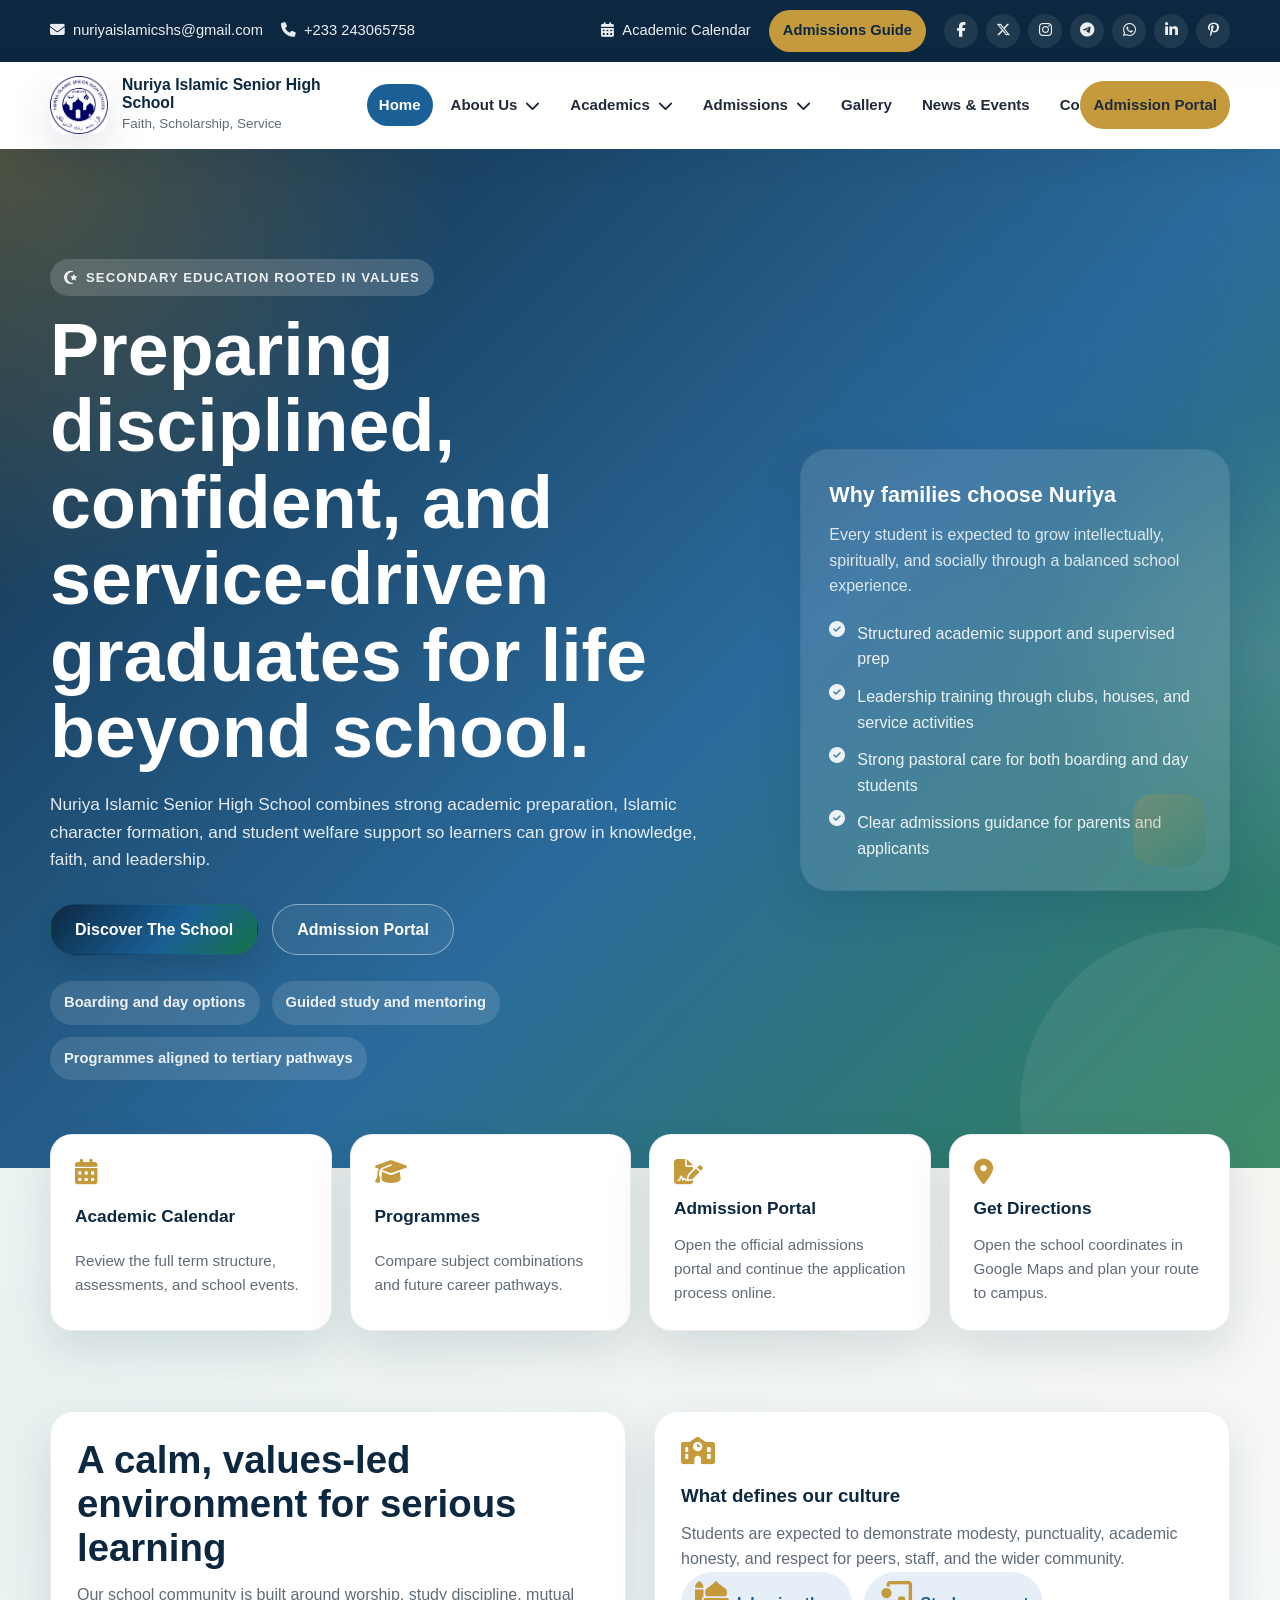
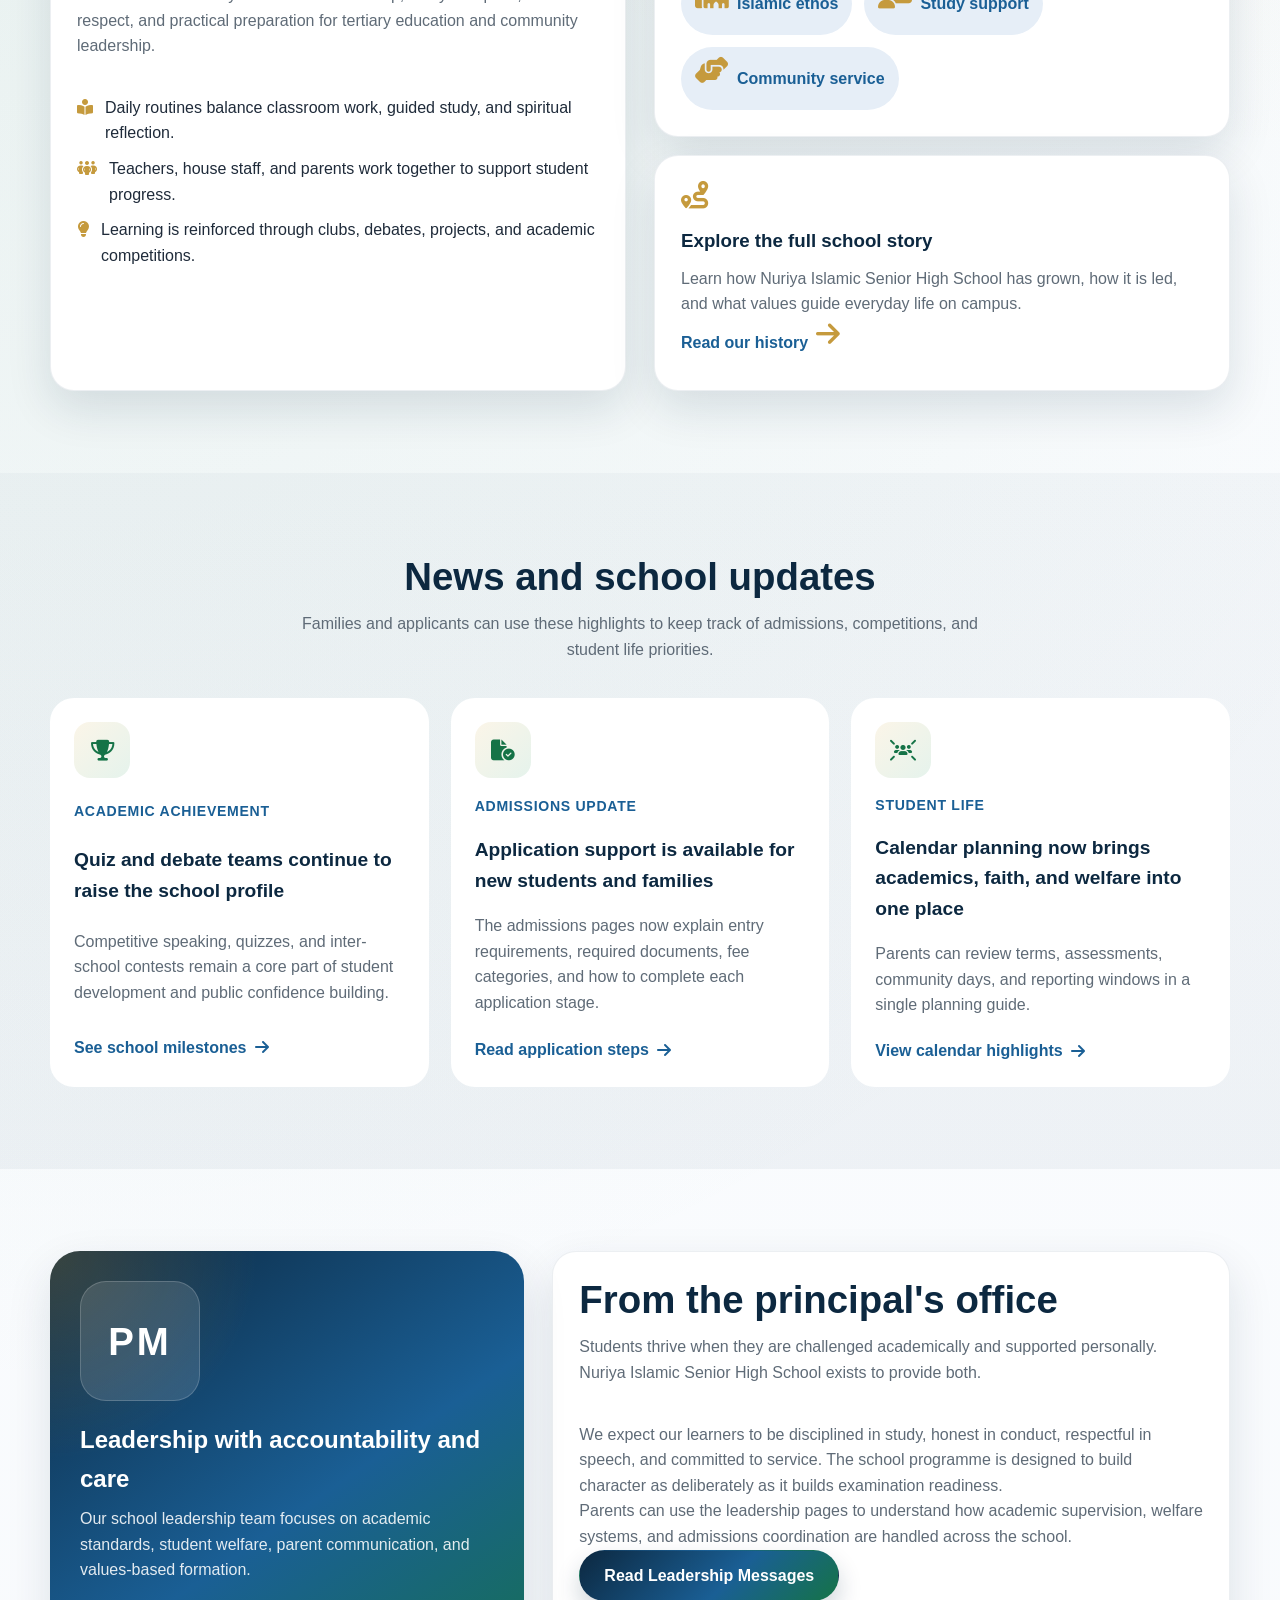
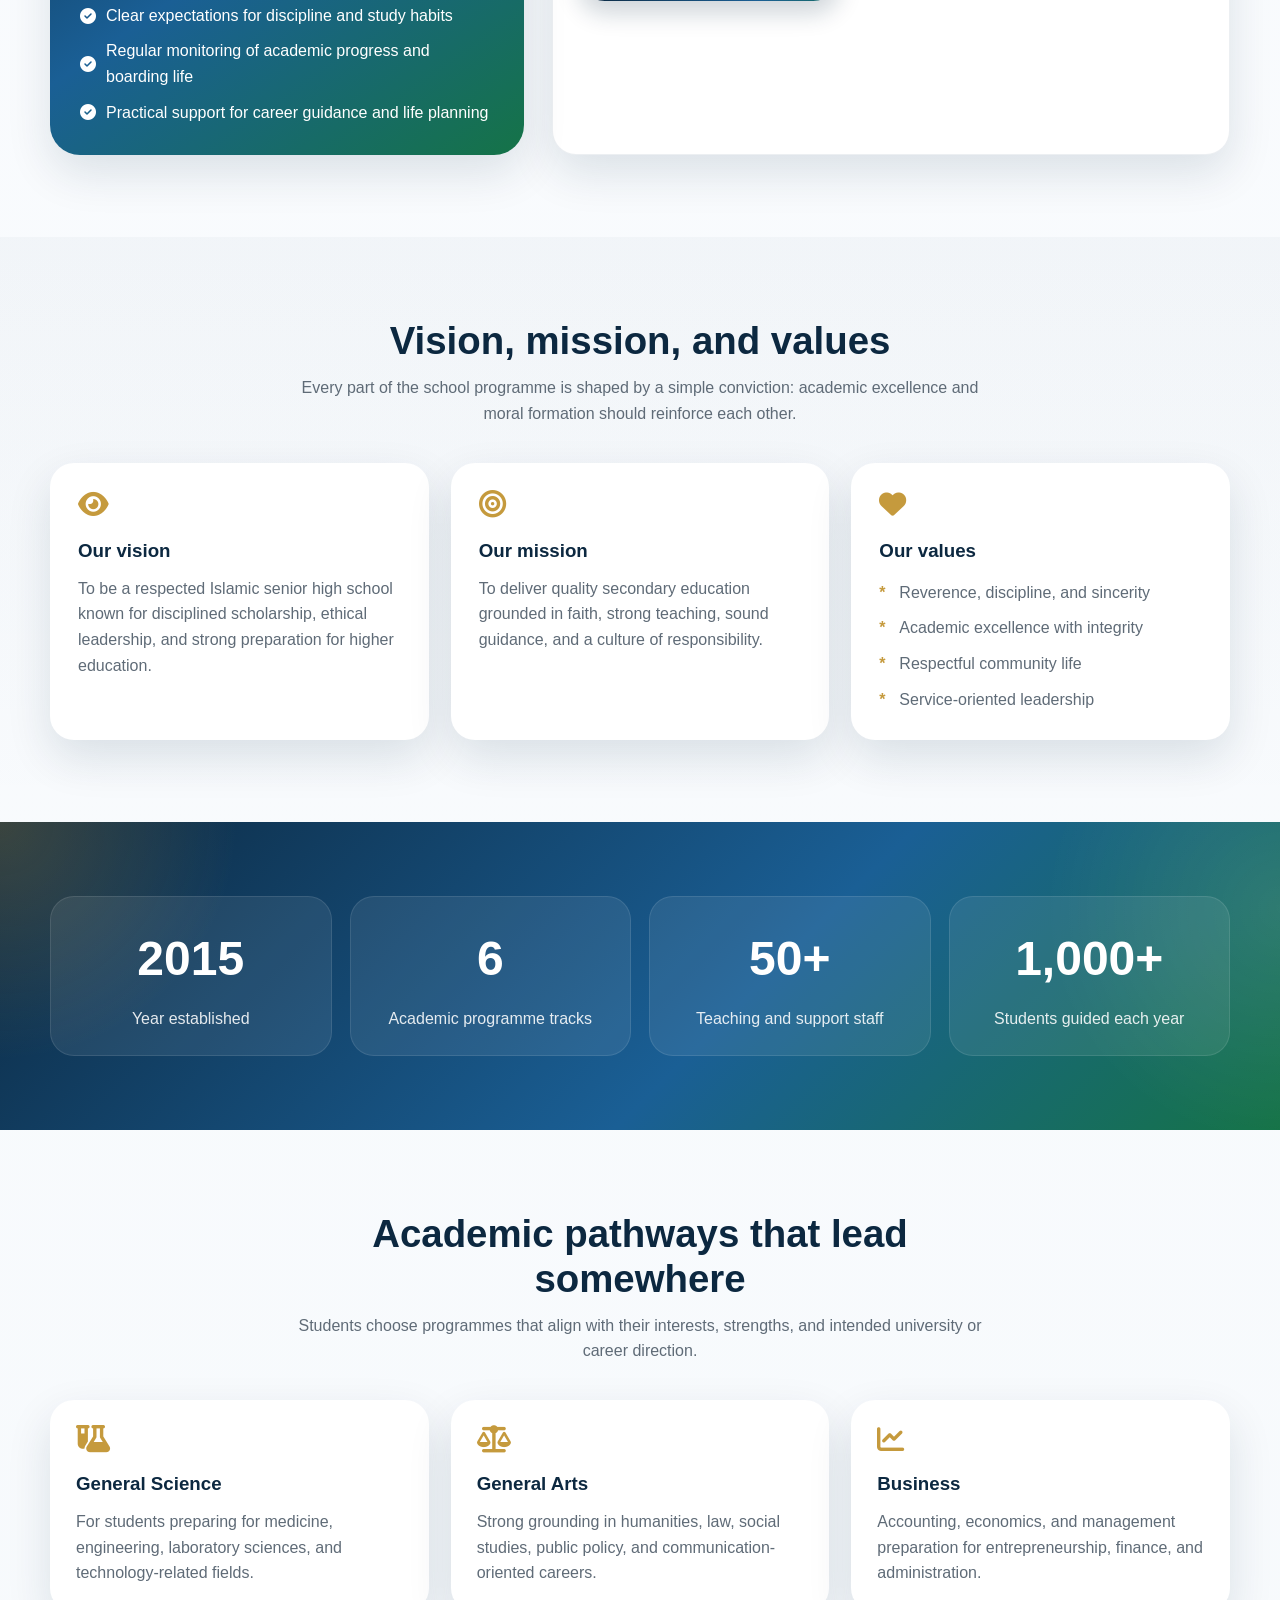
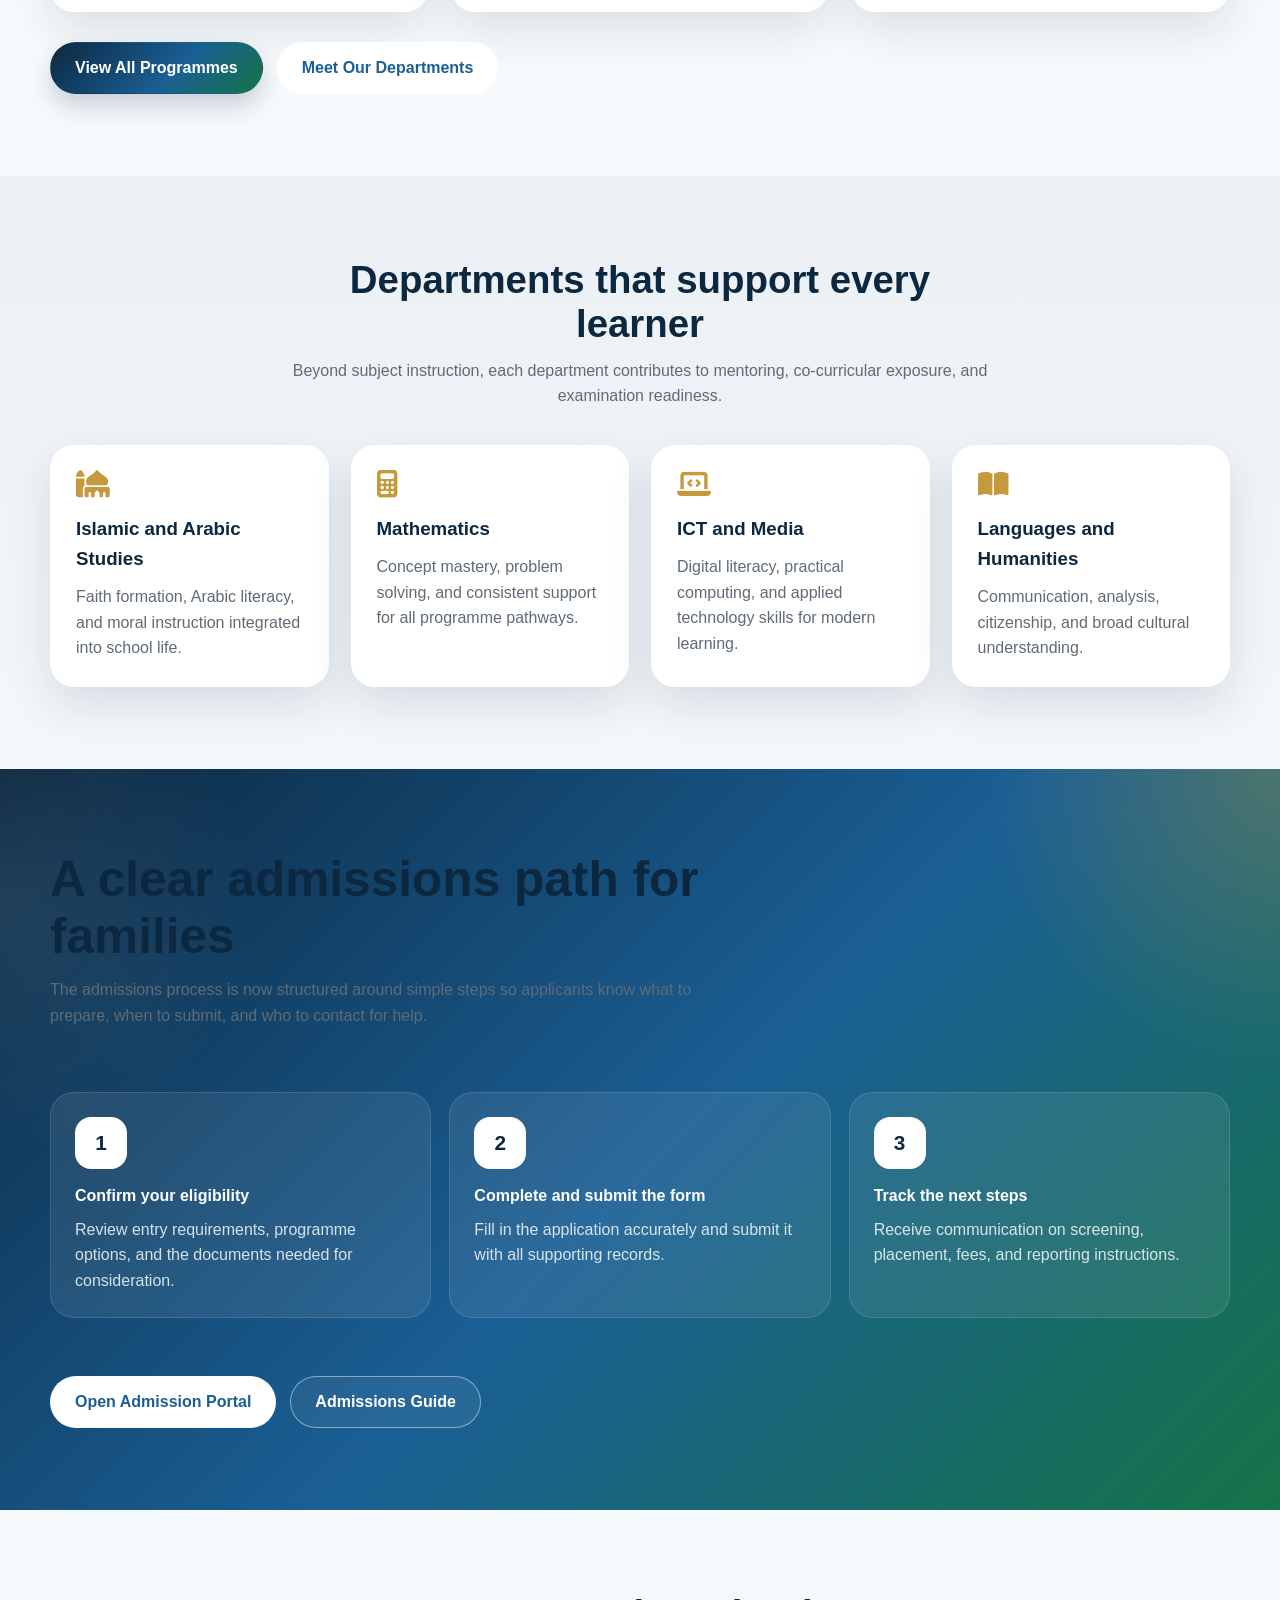
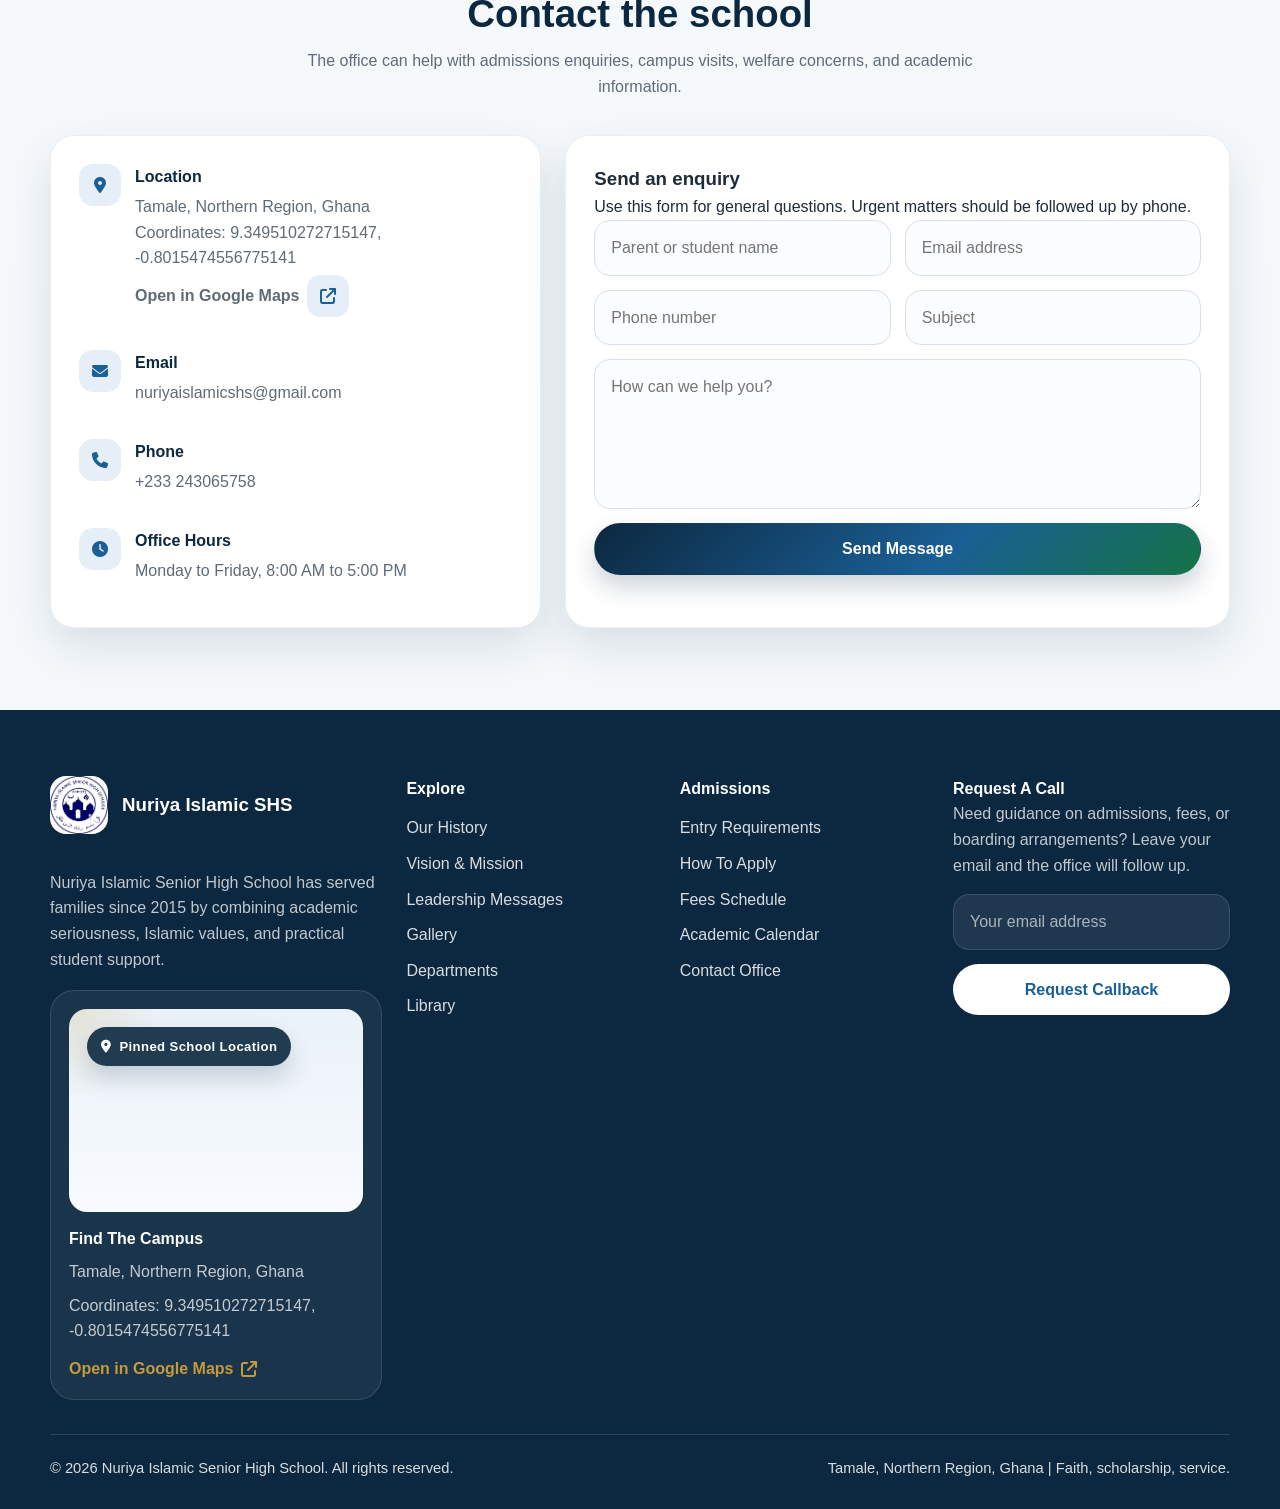
==== commit 0baae85f: "Push latest changes" ====
--- a/index.html
+++ b/index.html
@@ -1,23 +1,34 @@
-﻿<!DOCTYPE html>
+<!DOCTYPE html>
 <html lang="en">
 <head>
     <meta charset="UTF-8">
     <meta name="viewport" content="width=device-width, initial-scale=1.0">
     <meta name="description" content="Nuriya Islamic Senior High School provides faith-based secondary education in Tamale with strong academics, character formation, and community service.">
+    <meta http-equiv="Content-Security-Policy" content="default-src 'self'; base-uri 'self'; form-action 'self'; img-src 'self' data:; media-src 'self'; object-src 'none'; script-src 'self'; style-src 'self' https://cdnjs.cloudflare.com; font-src 'self' https://cdnjs.cloudflare.com data:; connect-src 'none'; frame-src https://www.google.com https://maps.google.com; worker-src 'none'; upgrade-insecure-requests">
+    <meta name="referrer" content="strict-origin-when-cross-origin">
     <title>Nuriya Islamic Senior High School | Faith, Scholarship, Service</title>
     <link rel="stylesheet" href="styles.css">
-    <link rel="stylesheet" href="https://cdnjs.cloudflare.com/ajax/libs/font-awesome/6.5.2/css/all.min.css">
+    <link rel="stylesheet" href="https://cdnjs.cloudflare.com/ajax/libs/font-awesome/6.5.2/css/all.min.css" integrity="sha512-SnH5WK+bZxgPHs44uWIX+LLJAJ9/2PkPKZ5QiAj6Ta86w+fsb2TkcmfRyVX3pBnMFcV7oQPJkl9QevSCWr3W6A==" crossorigin="anonymous" referrerpolicy="no-referrer">
 </head>
 <body>
     <div class="top-bar">
         <div class="container top-bar-inner">
             <div class="top-bar-links">
-                <a href="mailto:info@nuriyaislamicshs.edu.gh"><i class="fas fa-envelope"></i><span>info@nuriyaislamicshs.edu.gh</span></a>
-                <a href="tel:+233200000000"><i class="fas fa-phone"></i><span>+233 20 000 0000</span></a>
+                <a href="mailto:nuriyaislamicshs@gmail.com"><i class="fas fa-envelope"></i><span>nuriyaislamicshs@gmail.com</span></a>
+                <a href="tel:+233243065758"><i class="fas fa-phone"></i><span>+233 243065758</span></a>
             </div>
             <div class="top-bar-actions">
                 <a href="calendar.html"><i class="fas fa-calendar-alt"></i><span>Academic Calendar</span></a>
                 <a href="how-to-apply.html" class="portal-btn">Admissions Guide</a>
+                <div class="top-social" aria-label="Social media links">
+                    <a href="https://facebook.com/nuriyaislamicshs" target="_blank" rel="noopener noreferrer" referrerpolicy="no-referrer" aria-label="Facebook" title="Facebook"><i class="fab fa-facebook-f"></i></a>
+                    <a href="https://x.com/nuriyaislamicshs" target="_blank" rel="noopener noreferrer" referrerpolicy="no-referrer" aria-label="X" title="X"><i class="fab fa-x-twitter"></i></a>
+                    <a href="https://instagram.com/nuriyaislamicshs" target="_blank" rel="noopener noreferrer" referrerpolicy="no-referrer" aria-label="Instagram" title="Instagram"><i class="fab fa-instagram"></i></a>
+                    <a href="https://t.me/nuriyaislamicshs" target="_blank" rel="noopener noreferrer" referrerpolicy="no-referrer" aria-label="Telegram" title="Telegram"><i class="fab fa-telegram"></i></a>
+                    <a href="https://wa.me/233243065758" target="_blank" rel="noopener noreferrer" referrerpolicy="no-referrer" aria-label="WhatsApp" title="WhatsApp"><i class="fab fa-whatsapp"></i></a>
+                    <a href="https://linkedin.com/company/nuriyaislamicshs" target="_blank" rel="noopener noreferrer" referrerpolicy="no-referrer" aria-label="LinkedIn" title="LinkedIn"><i class="fab fa-linkedin-in"></i></a>
+                    <a href="https://pinterest.com/nuriyaislamicshs" target="_blank" rel="noopener noreferrer" referrerpolicy="no-referrer" aria-label="Pinterest" title="Pinterest"><i class="fab fa-pinterest-p"></i></a>
+                </div>
             </div>
         </div>
     </div>
@@ -71,7 +82,8 @@
                     <li><a href="#news">News &amp; Events</a></li>
                     <li><a href="#contact">Contact</a></li>
                 </ul>
-                <a href="how-to-apply.html" class="btn apply-btn">Apply Now</a>
+
+                <a href="https://www.myshsadmission.xyz/site/schools/NURISEC/" class="btn apply-btn" target="_blank" rel="noopener noreferrer" referrerpolicy="no-referrer">Admission Portal</a>
             </nav>
         </div>
     </header>
@@ -85,7 +97,7 @@
                     <p>Nuriya Islamic Senior High School combines strong academic preparation, Islamic character formation, and student welfare support so learners can grow in knowledge, faith, and leadership.</p>
                     <div class="hero-actions">
                         <a href="#about" class="btn btn-primary">Discover The School</a>
-                        <a href="how-to-apply.html" class="btn btn-outline">Start Your Application</a>
+                        <a href="https://www.myshsadmission.xyz/site/schools/NURISEC/" class="btn btn-outline" target="_blank" rel="noopener noreferrer" referrerpolicy="no-referrer">Admission Portal</a>
                     </div>
                     <div class="hero-badges">
                         <span>Boarding and day options</span>
@@ -120,15 +132,15 @@
                         <h3>Programmes</h3>
                         <p>Compare subject combinations and future career pathways.</p>
                     </a>
-                    <a class="quick-link" href="how-to-apply.html">
+                    <a class="quick-link" href="https://www.myshsadmission.xyz/site/schools/NURISEC/" target="_blank" rel="noopener noreferrer" referrerpolicy="no-referrer">
                         <i class="fas fa-file-signature"></i>
-                        <h3>Apply For Admission</h3>
-                        <p>Follow the application steps, documents list, and support contacts.</p>
+                        <h3>Admission Portal</h3>
+                        <p>Open the official admissions portal and continue the application process online.</p>
                     </a>
-                    <a class="quick-link" href="#contact">
+                    <a class="quick-link" href="https://www.google.com/maps?q=9.349510272715147,-0.8015474556775141" target="_blank" rel="noopener noreferrer" referrerpolicy="no-referrer">
                         <i class="fas fa-location-dot"></i>
-                        <h3>Visit The School</h3>
-                        <p>Get in touch with the office or plan a guided campus visit.</p>
+                        <h3>Get Directions</h3>
+                        <p>Open the school coordinates in Google Maps and plan your route to campus.</p>
                     </a>
                 </div>
             </div>
@@ -365,8 +377,8 @@
                     </div>
                 </div>
                 <div class="hero-actions">
-                    <a href="how-to-apply.html" class="btn btn-light">Follow The Application Steps</a>
-                    <a href="requirements.html" class="btn btn-outline">Check Requirements</a>
+                    <a href="https://www.myshsadmission.xyz/site/schools/NURISEC/" class="btn btn-light" target="_blank" rel="noopener noreferrer" referrerpolicy="no-referrer">Open Admission Portal</a>
+                    <a href="how-to-apply.html" class="btn btn-outline">Admissions Guide</a>
                 </div>
             </div>
         </section>
@@ -384,20 +396,22 @@
                             <div>
                                 <h4>Location</h4>
                                 <p>Tamale, Northern Region, Ghana</p>
+                                <p>Coordinates: 9.349510272715147, -0.8015474556775141</p>
+                                <a href="https://www.google.com/maps?q=9.349510272715147,-0.8015474556775141" class="text-link" target="_blank" rel="noopener noreferrer" referrerpolicy="no-referrer">Open in Google Maps <i class="fas fa-arrow-up-right-from-square"></i></a>
                             </div>
                         </div>
                         <div class="contact-item">
                             <i class="fas fa-envelope"></i>
                             <div>
                                 <h4>Email</h4>
-                                <a href="mailto:info@nuriyaislamicshs.edu.gh">info@nuriyaislamicshs.edu.gh</a>
+                                <a href="mailto:nuriyaislamicshs@gmail.com">nuriyaislamicshs@gmail.com</a>
                             </div>
                         </div>
                         <div class="contact-item">
                             <i class="fas fa-phone"></i>
                             <div>
                                 <h4>Phone</h4>
-                                <a href="tel:+233200000000">+233 20 000 0000</a>
+                                <a href="tel:+233243065758">+233 243065758</a>
                             </div>
                         </div>
                         <div class="contact-item">
@@ -414,14 +428,14 @@
                         <p>Use this form for general questions. Urgent matters should be followed up by phone.</p>
                         <form data-success-message="Thank you. Your message has been recorded and the office will respond soon.">
                             <div class="form-row">
-                                <input type="text" placeholder="Parent or student name" required>
-                                <input type="email" placeholder="Email address" required>
+                                <input id="contact-name" name="name" type="text" placeholder="Parent or student name" autocomplete="name" maxlength="80" required>
+                                <input id="contact-email" name="email" type="email" placeholder="Email address" autocomplete="email" inputmode="email" spellcheck="false" maxlength="120" required>
                             </div>
                             <div class="form-row">
-                                <input type="text" placeholder="Phone number">
-                                <input type="text" placeholder="Subject">
-                            </div>
-                            <textarea placeholder="How can we help you?" required></textarea>
+                                <input id="contact-phone" name="phone" type="tel" placeholder="Phone number" autocomplete="tel" inputmode="tel" maxlength="30" pattern="[0-9+()\-\s]{7,30}">
+                                <input id="contact-subject" name="subject" type="text" placeholder="Subject" maxlength="100">
+                            </div>
+                            <textarea id="contact-message" name="message" placeholder="How can we help you?" maxlength="1000" required></textarea>
                             <button type="submit" class="btn btn-primary">Send Message</button>
                         </form>
                         <p class="form-status" data-form-status></p>
@@ -467,7 +481,7 @@
                     <p>Need guidance on admissions, fees, or boarding arrangements? Leave your email and the office will follow up.</p>
                     <form data-success-message="Thank you. The school office has received your callback request.">
                         <label class="sr-only" for="home-footer-email">Email address</label>
-                        <input id="home-footer-email" type="email" placeholder="Your email address" required>
+                        <input id="home-footer-email" type="email" placeholder="Your email address" autocomplete="email" inputmode="email" spellcheck="false" maxlength="120" required>
                         <button type="submit" class="btn btn-light">Request Callback</button>
                     </form>
                     <p class="form-status" data-form-status></p>
@@ -483,6 +497,3 @@
     <script src="script.js"></script>
 </body>
 </html>
-
-
-
--- a/styles.css
+++ b/styles.css
@@ -1,16 +1,21 @@
 :root {
-    --primary: #12395b;
-    --primary-dark: #0c2840;
-    --primary-soft: #e8eef5;
-    --accent: #c59a3d;
+    --brand-navy: #0c2840;
+    --brand-blue: #1a5f95;
+    --brand-green: #157347;
+    --brand-yellow: #c59a3d;
+    --brand-white: #ffffff;
+    --primary: var(--brand-blue);
+    --primary-dark: var(--brand-navy);
+    --primary-soft: #e6eef7;
+    --accent: var(--brand-yellow);
     --accent-soft: #fbf5e8;
-    --success: #157347;
-    --surface: #ffffff;
-    --surface-alt: #f6f8fb;
+    --success: var(--brand-green);
+    --surface: var(--brand-white);
+    --surface-alt: #f4f8fb;
     --text: #1f2b3a;
     --muted: #5f6b77;
     --border: #d9e0e8;
-    --shadow: 0 18px 45px rgba(18, 57, 91, 0.12);
+    --shadow: 0 18px 45px rgba(12, 40, 64, 0.12);
     --radius: 20px;
     --transition: 0.25s ease;
 }
@@ -30,8 +35,9 @@
     line-height: 1.6;
     color: var(--text);
     background:
-        radial-gradient(circle at top right, rgba(197, 154, 61, 0.12), transparent 22%),
-        linear-gradient(180deg, #fcfdff 0%, #f7f9fc 100%);
+        radial-gradient(circle at top right, rgba(197, 154, 61, 0.14), transparent 22%),
+        radial-gradient(circle at left 18%, rgba(21, 115, 71, 0.08), transparent 24%),
+        linear-gradient(180deg, #fcfdff 0%, #f4f8fb 100%);
 }
 
 a {
@@ -95,13 +101,13 @@
 }
 
 .btn-primary {
-    background: linear-gradient(135deg, var(--primary) 0%, #1d547f 100%);
+    background: linear-gradient(135deg, var(--primary-dark) 0%, var(--primary) 58%, var(--success) 100%);
     color: var(--surface);
-    box-shadow: 0 12px 24px rgba(18, 57, 91, 0.18);
+    box-shadow: 0 12px 24px rgba(12, 40, 64, 0.2);
 }
 
 .btn-primary:hover {
-    background: linear-gradient(135deg, #164771 0%, #27689a 100%);
+    background: linear-gradient(135deg, #123b5d 0%, #216ea8 58%, #1d8659 100%);
 }
 
 .btn-outline {
@@ -183,6 +189,33 @@
     gap: 18px;
 }
 
+.top-social {
+    display: flex;
+    align-items: center;
+    flex-wrap: wrap;
+    gap: 8px;
+}
+
+.top-social a {
+    width: 34px;
+    height: 34px;
+    display: inline-flex;
+    align-items: center;
+    justify-content: center;
+    border-radius: 999px;
+    background: rgba(255, 255, 255, 0.08);
+    color: rgba(255, 255, 255, 0.92);
+    font-size: 0.92rem;
+    transition: transform var(--transition), background-color var(--transition), color var(--transition);
+}
+
+.top-social a:hover,
+.top-social a:focus-visible {
+    background: var(--accent);
+    color: var(--primary-dark);
+    transform: translateY(-1px);
+}
+
 .top-bar a {
     display: inline-flex;
     align-items: center;
@@ -211,11 +244,15 @@
     box-shadow: 0 10px 30px rgba(18, 57, 91, 0.08);
 }
 
+.header.scrolled {
+    box-shadow: 0 14px 30px rgba(18, 57, 91, 0.12);
+}
+
 .header .container {
     display: flex;
     align-items: center;
     justify-content: space-between;
-    gap: 24px;
+    gap: 18px;
     padding: 14px 0;
 }
 
@@ -223,6 +260,7 @@
     display: inline-flex;
     align-items: center;
     gap: 14px;
+    flex: 0 1 320px;
     min-width: 0;
 }
 
@@ -236,7 +274,7 @@
 }
 
 .logo-text h1 {
-    font-size: 1.12rem;
+    font-size: clamp(0.98rem, 1vw, 1.12rem);
     line-height: 1.2;
     color: var(--primary-dark);
 }
@@ -250,13 +288,16 @@
 .nav-menu {
     display: flex;
     align-items: center;
-    gap: 24px;
+    gap: 14px;
+    margin-left: auto;
+    min-width: 0;
 }
 
 .nav-menu > ul {
     display: flex;
     align-items: center;
-    gap: 10px;
+    gap: 6px;
+    min-width: 0;
 }
 
 .nav-menu a,
@@ -264,10 +305,12 @@
     display: inline-flex;
     align-items: center;
     gap: 8px;
-    padding: 10px 14px;
+    padding: 9px 12px;
     border-radius: 999px;
     color: var(--text);
+    font-size: 0.94rem;
     font-weight: 700;
+    white-space: nowrap;
     transition: background-color var(--transition), color var(--transition), transform var(--transition);
 }
 
@@ -328,6 +371,8 @@
 .apply-btn {
     background: var(--accent);
     color: var(--primary-dark);
+    flex-shrink: 0;
+    padding-inline: 20px;
 }
 
 .apply-btn:hover {
@@ -352,8 +397,9 @@
     padding: 110px 0 88px;
     background:
         radial-gradient(circle at top left, rgba(197, 154, 61, 0.34), transparent 28%),
+        radial-gradient(circle at 82% 24%, rgba(26, 95, 149, 0.24), transparent 20%),
         radial-gradient(circle at right center, rgba(255, 255, 255, 0.12), transparent 18%),
-        linear-gradient(135deg, rgba(18, 57, 91, 0.98) 0%, rgba(25, 92, 92, 0.92) 100%);
+        linear-gradient(135deg, rgba(12, 40, 64, 0.98) 0%, rgba(26, 95, 149, 0.92) 56%, rgba(21, 115, 71, 0.88) 100%);
     color: var(--surface);
 }
 
@@ -437,7 +483,7 @@
     width: 72px;
     height: 72px;
     border-radius: 20px;
-    background: rgba(197, 154, 61, 0.2);
+    background: linear-gradient(135deg, rgba(197, 154, 61, 0.28), rgba(21, 115, 71, 0.18));
 }
 
 .hero-panel h3 {
@@ -647,8 +693,8 @@
     width: 56px;
     height: 56px;
     border-radius: 16px;
-    background: linear-gradient(135deg, var(--accent-soft), #f4ebd1);
-    color: var(--accent);
+    background: linear-gradient(135deg, var(--accent-soft), #e5f3ec);
+    color: var(--success);
     font-size: 1.3rem;
 }
 
@@ -699,8 +745,8 @@
     border-radius: 30px;
     padding: 30px;
     background:
-        radial-gradient(circle at top left, rgba(197, 154, 61, 0.22), transparent 30%),
-        linear-gradient(145deg, #173d60 0%, #0f6d5c 100%);
+        radial-gradient(circle at top left, rgba(197, 154, 61, 0.24), transparent 30%),
+        linear-gradient(145deg, var(--primary-dark) 0%, var(--primary) 52%, var(--success) 100%);
     color: var(--surface);
     box-shadow: var(--shadow);
 }
@@ -848,7 +894,8 @@
     padding: 74px 0;
     background:
         radial-gradient(circle at left top, rgba(197, 154, 61, 0.25), transparent 18%),
-        linear-gradient(135deg, #153d61 0%, #0f6d5c 100%);
+        radial-gradient(circle at right 28%, rgba(255, 255, 255, 0.1), transparent 18%),
+        linear-gradient(135deg, var(--primary-dark) 0%, var(--primary) 58%, var(--success) 100%);
     color: var(--surface);
 }
 
@@ -941,7 +988,8 @@
     padding: 82px 0;
     background:
         radial-gradient(circle at top right, rgba(197, 154, 61, 0.3), transparent 20%),
-        linear-gradient(135deg, #102f4c 0%, #174f67 100%);
+        radial-gradient(circle at left 18%, rgba(255, 255, 255, 0.08), transparent 18%),
+        linear-gradient(135deg, var(--primary-dark) 0%, var(--primary) 52%, var(--success) 100%);
     color: var(--surface);
 }
 
@@ -1043,6 +1091,81 @@
 
 .contact-item a,
 .contact-item p {
+    color: var(--muted);
+}
+
+.location-showcase {
+    display: grid;
+    grid-template-columns: minmax(0, 0.92fr) minmax(320px, 1.08fr);
+    gap: 28px;
+    align-items: stretch;
+}
+
+.location-copy {
+    display: grid;
+    align-content: start;
+    gap: 18px;
+}
+
+.location-copy .section-header {
+    margin-bottom: 0;
+}
+
+.map-card {
+    overflow: hidden;
+    border-radius: 28px;
+    background: var(--surface);
+    border: 1px solid rgba(12, 40, 64, 0.08);
+    box-shadow: var(--shadow);
+}
+
+.map-frame {
+    position: relative;
+    overflow: hidden;
+    min-height: 280px;
+    aspect-ratio: 16 / 10;
+    background:
+        radial-gradient(circle at top left, rgba(197, 154, 61, 0.18), transparent 25%),
+        linear-gradient(180deg, #eaf1f8 0%, #f8fbff 100%);
+}
+
+.map-frame iframe {
+    width: 100%;
+    height: 100%;
+    border: 0;
+    display: block;
+}
+
+.map-pin-badge {
+    position: absolute;
+    top: 18px;
+    left: 18px;
+    z-index: 1;
+    display: inline-flex;
+    align-items: center;
+    gap: 8px;
+    padding: 9px 14px;
+    border-radius: 999px;
+    background: rgba(12, 40, 64, 0.9);
+    color: var(--surface);
+    font-size: 0.82rem;
+    font-weight: 700;
+    letter-spacing: 0.03em;
+    box-shadow: 0 12px 24px rgba(12, 40, 64, 0.18);
+}
+
+.map-card-copy {
+    display: grid;
+    gap: 10px;
+    padding: 22px;
+}
+
+.map-card-copy h3 {
+    color: var(--primary-dark);
+    font-size: 1.2rem;
+}
+
+.map-card-copy p {
     color: var(--muted);
 }
 
@@ -1126,6 +1249,47 @@
     color: rgba(255, 255, 255, 0.74);
 }
 
+.footer-about {
+    display: grid;
+    gap: 18px;
+}
+
+.footer-map-card {
+    display: grid;
+    gap: 14px;
+    padding: 18px;
+    border-radius: 24px;
+    background: rgba(255, 255, 255, 0.06);
+    border: 1px solid rgba(255, 255, 255, 0.12);
+}
+
+.footer-map-card .map-frame {
+    min-height: 180px;
+    aspect-ratio: 16 / 11;
+    border-radius: 18px;
+}
+
+.footer-map-meta {
+    display: grid;
+    gap: 8px;
+}
+
+.footer-map-meta h4 {
+    color: var(--surface);
+}
+
+.footer-map-meta p {
+    color: rgba(255, 255, 255, 0.74);
+}
+
+.footer-map-meta .text-link {
+    color: var(--accent);
+}
+
+.footer-map-meta .text-link:hover {
+    color: #f0c663;
+}
+
 .footer-links ul {
     display: grid;
     gap: 10px;
@@ -1166,7 +1330,8 @@
     padding: 92px 0 58px;
     background:
         radial-gradient(circle at top left, rgba(197, 154, 61, 0.24), transparent 24%),
-        linear-gradient(140deg, rgba(18, 57, 91, 0.98) 0%, rgba(18, 57, 91, 0.9) 58%, rgba(15, 109, 92, 0.84) 100%);
+        radial-gradient(circle at 80% 22%, rgba(26, 95, 149, 0.2), transparent 18%),
+        linear-gradient(140deg, rgba(12, 40, 64, 0.98) 0%, rgba(26, 95, 149, 0.9) 58%, rgba(21, 115, 71, 0.84) 100%);
     color: var(--surface);
 }
 
@@ -1276,7 +1441,7 @@
     border-radius: 28px;
     background:
         radial-gradient(circle at top right, rgba(197, 154, 61, 0.24), transparent 24%),
-        linear-gradient(135deg, #173d60 0%, #0f6d5c 100%);
+        linear-gradient(135deg, var(--primary-dark) 0%, var(--primary) 58%, var(--success) 100%);
     color: var(--surface);
     box-shadow: var(--shadow);
 }
@@ -1323,27 +1488,27 @@
 }
 
 .gallery-card:nth-child(1) {
-    background: linear-gradient(135deg, #133a5d 0%, #1d6881 100%);
+    background: linear-gradient(135deg, var(--primary-dark) 0%, var(--primary) 100%);
 }
 
 .gallery-card:nth-child(2) {
-    background: linear-gradient(135deg, #704b17 0%, #b37a2b 100%);
+    background: linear-gradient(135deg, #7a5518 0%, var(--accent) 100%);
 }
 
 .gallery-card:nth-child(3) {
-    background: linear-gradient(135deg, #0f5c52 0%, #19816e 100%);
+    background: linear-gradient(135deg, #0f6543 0%, var(--success) 100%);
 }
 
 .gallery-card:nth-child(4) {
-    background: linear-gradient(135deg, #5f2f54 0%, #8a427a 100%);
+    background: linear-gradient(135deg, var(--primary-dark) 0%, #216ea8 100%);
 }
 
 .gallery-card:nth-child(5) {
-    background: linear-gradient(135deg, #314d1d 0%, #577d34 100%);
+    background: linear-gradient(135deg, #1f5b3c 0%, #3f8a5e 100%);
 }
 
 .gallery-card:nth-child(6) {
-    background: linear-gradient(135deg, #4a2f66 0%, #77539f 100%);
+    background: linear-gradient(135deg, #7a5518 0%, #1b6f54 100%);
 }
 
 .gallery-icon {
@@ -1535,6 +1700,7 @@
     .principal-content,
     .contact-grid,
     .two-column,
+    .location-showcase,
     .footer-grid {
         grid-template-columns: 1fr;
     }
@@ -1556,11 +1722,44 @@
     }
 }
 
-@media (max-width: 880px) {
-    .top-bar-inner {
-        flex-direction: column;
-        align-items: flex-start;
-    }
+@media (max-width: 1260px) {
+    .header .container {
+        gap: 12px;
+    }
+
+    .logo {
+        flex-basis: 290px;
+    }
+
+    .logo img {
+        width: 52px;
+        height: 52px;
+    }
+
+    .logo-text h1 {
+        font-size: 0.98rem;
+    }
+
+    .logo-text span {
+        font-size: 0.78rem;
+    }
+
+    .nav-menu {
+        gap: 12px;
+    }
+
+    .nav-menu a,
+    .nav-trigger {
+        padding: 8px 10px;
+        font-size: 0.9rem;
+    }
+
+    .apply-btn {
+        padding-inline: 16px;
+    }
+}
+
+@media (max-width: 1180px) {
 
     .mobile-menu {
         display: inline-flex;
@@ -1622,6 +1821,13 @@
 
     .dropdown:not(.open):hover .dropdown-content {
         display: none;
+    }
+}
+
+@media (max-width: 880px) {
+    .top-bar-inner {
+        flex-direction: column;
+        align-items: flex-start;
     }
 }
 
